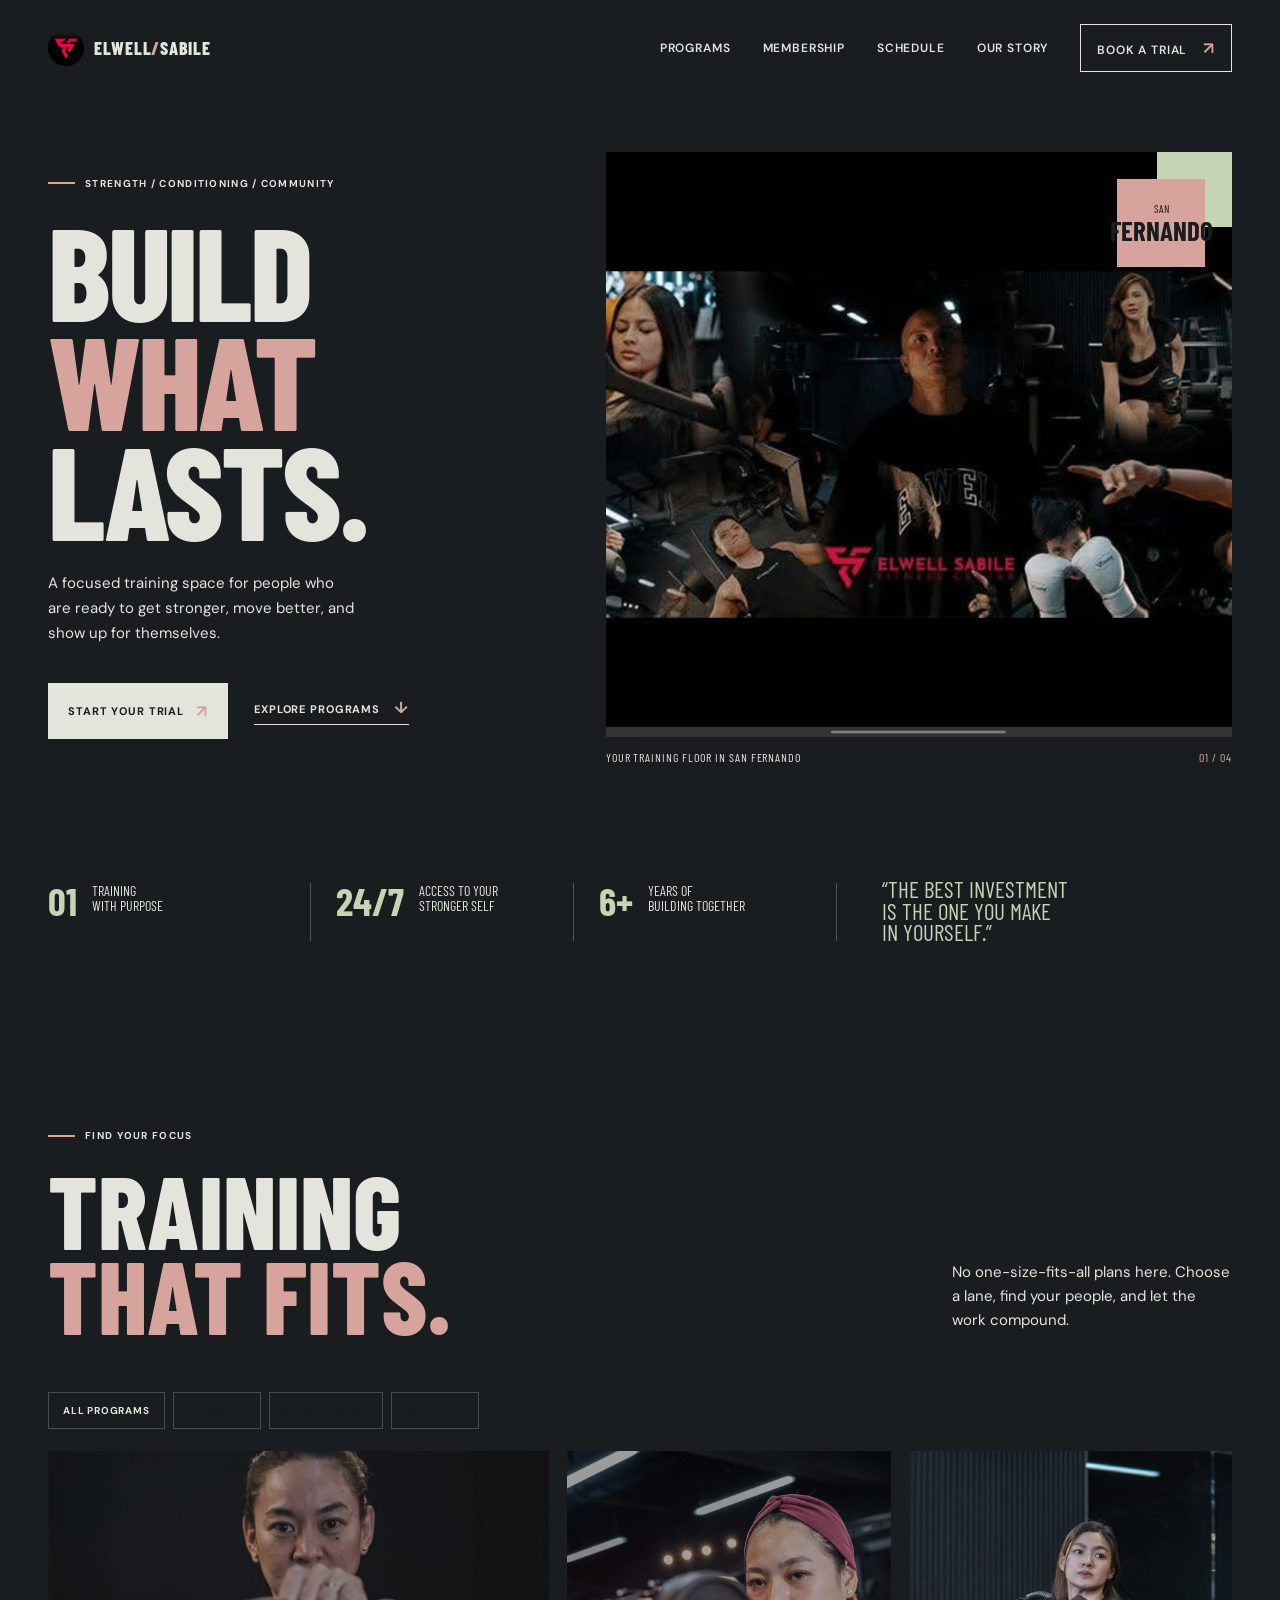
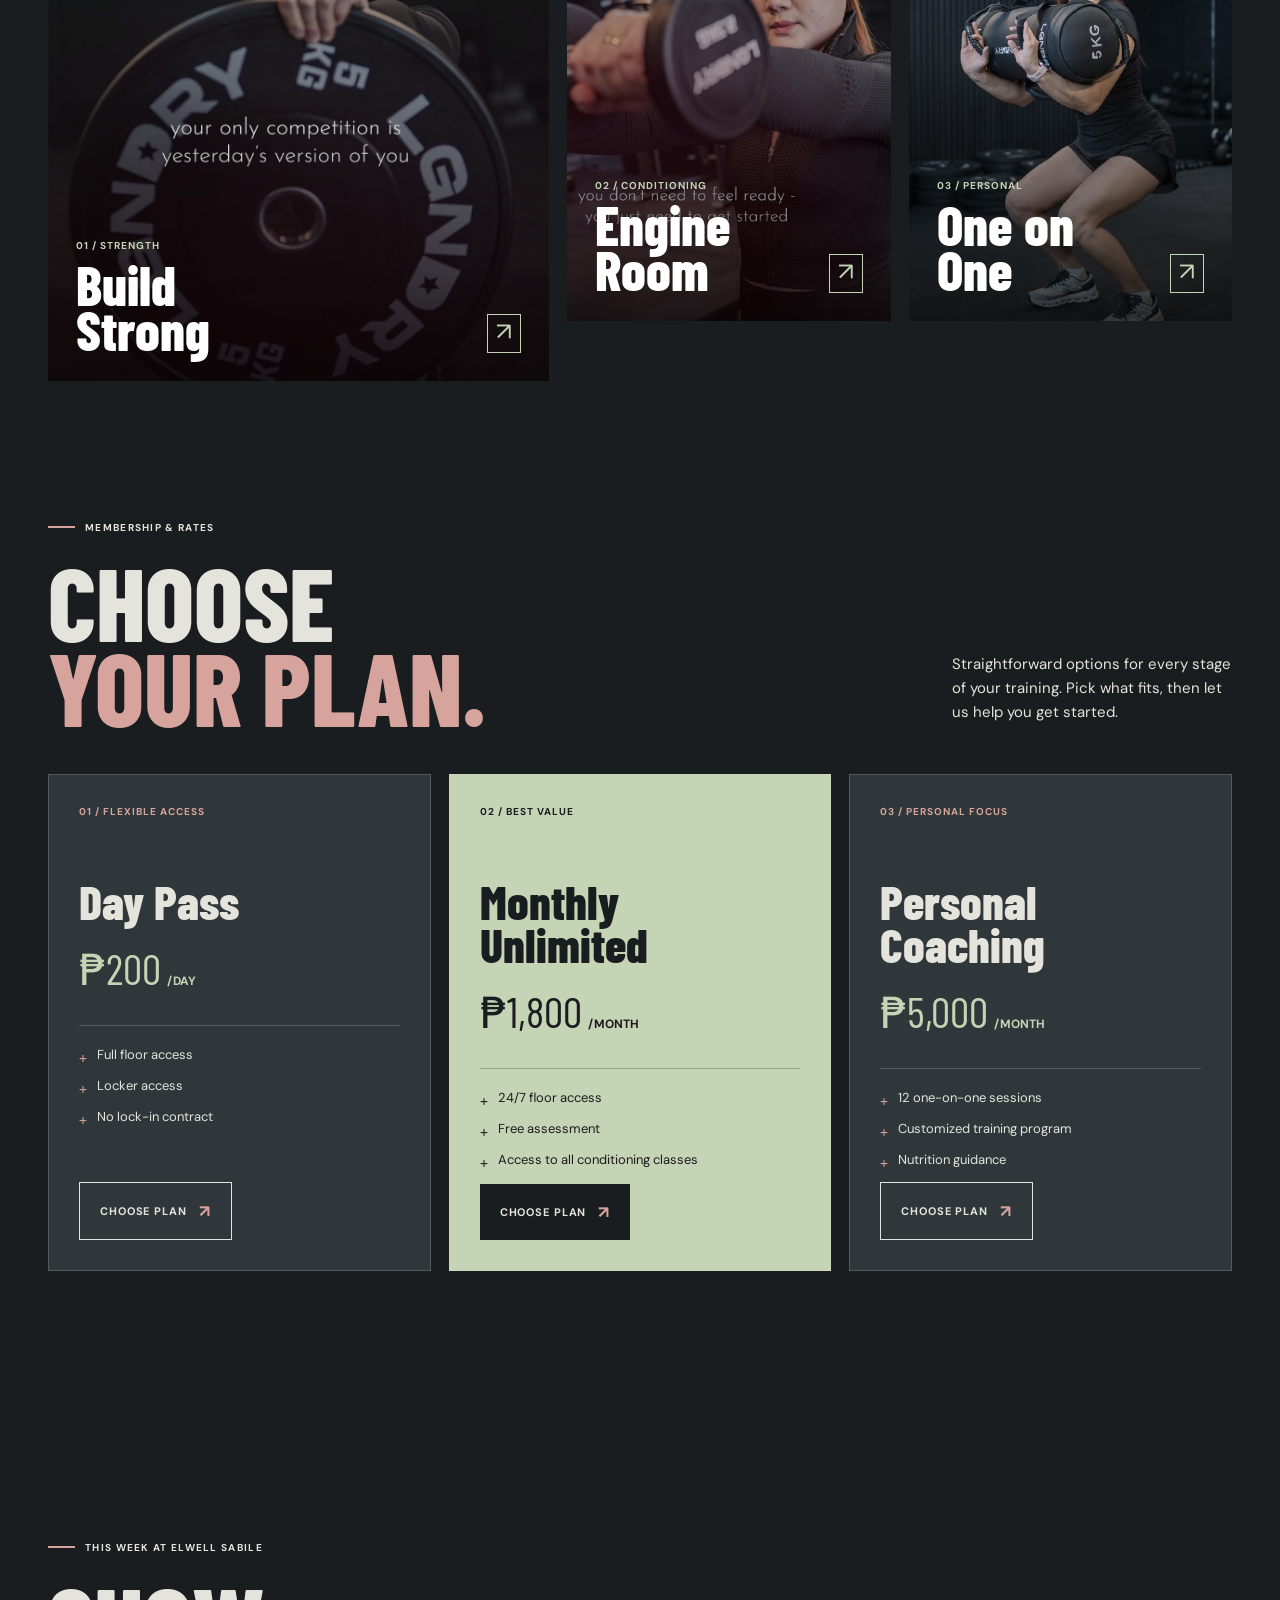
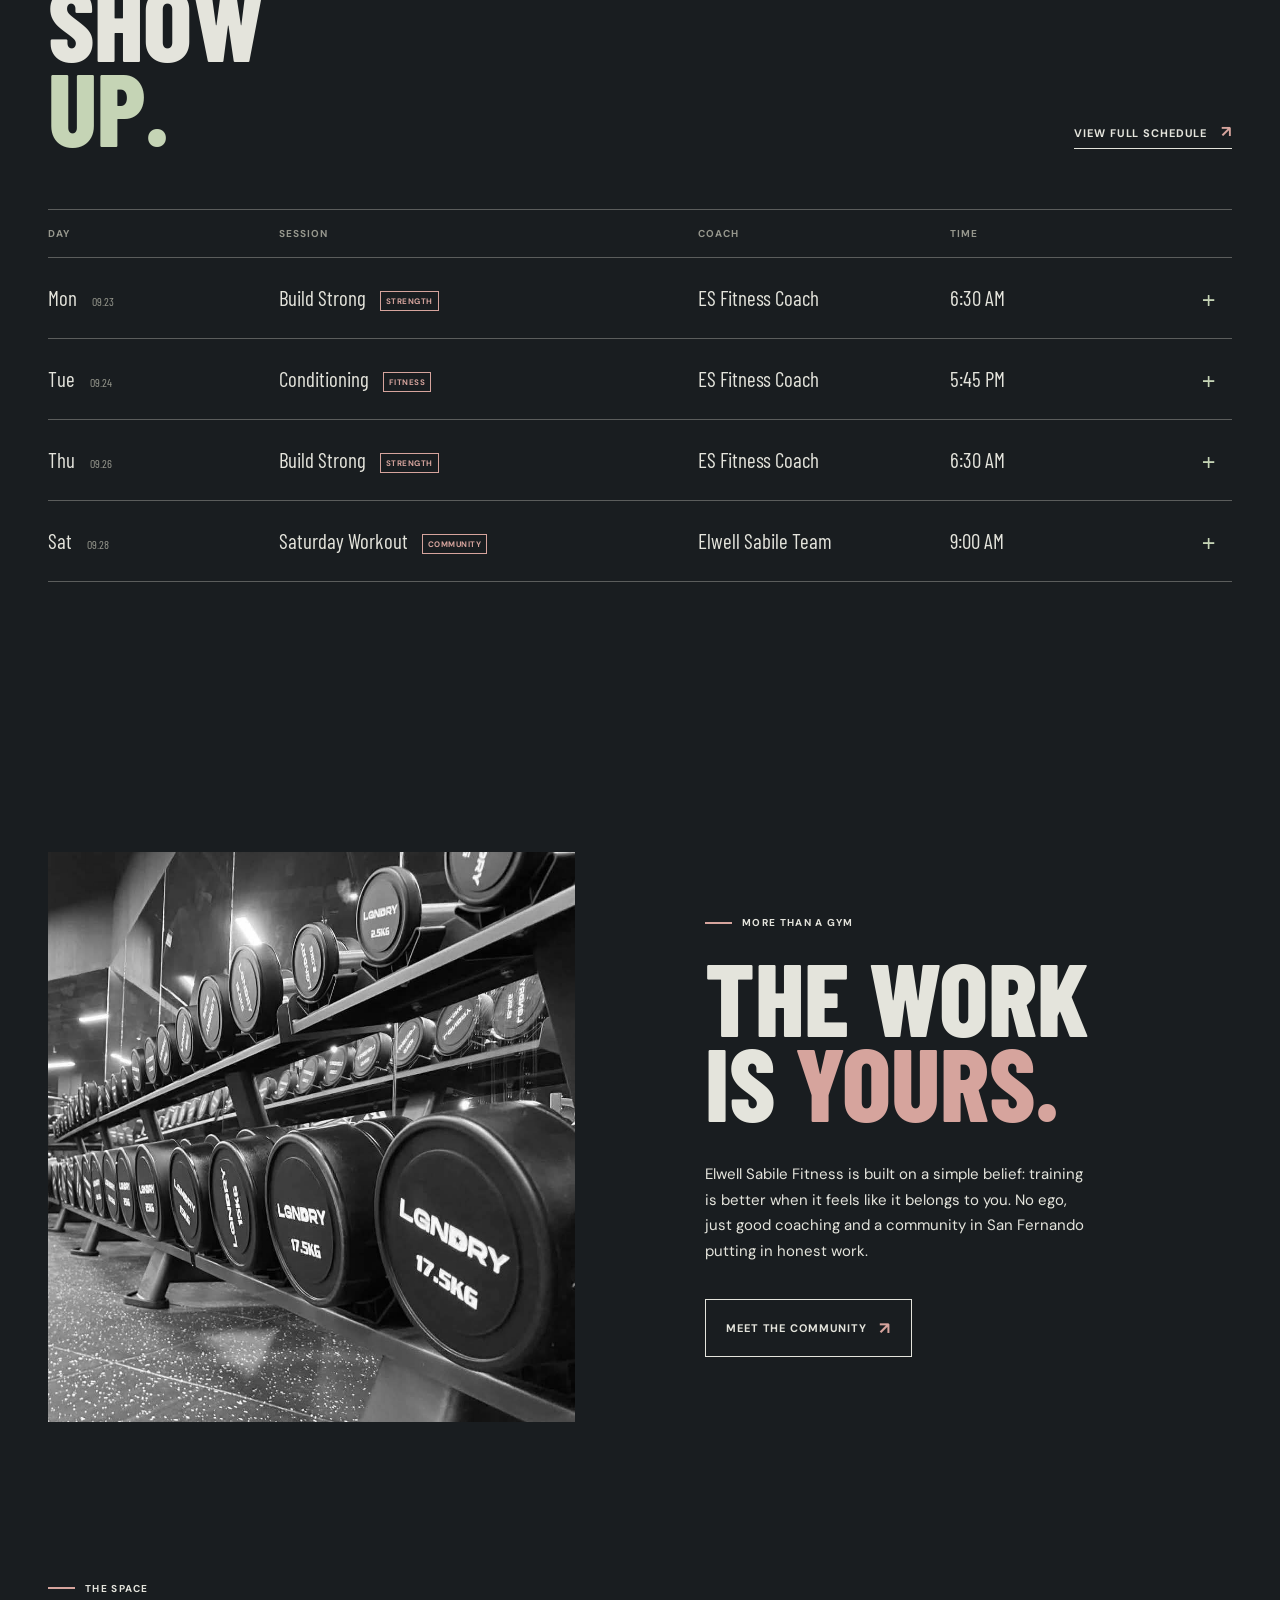
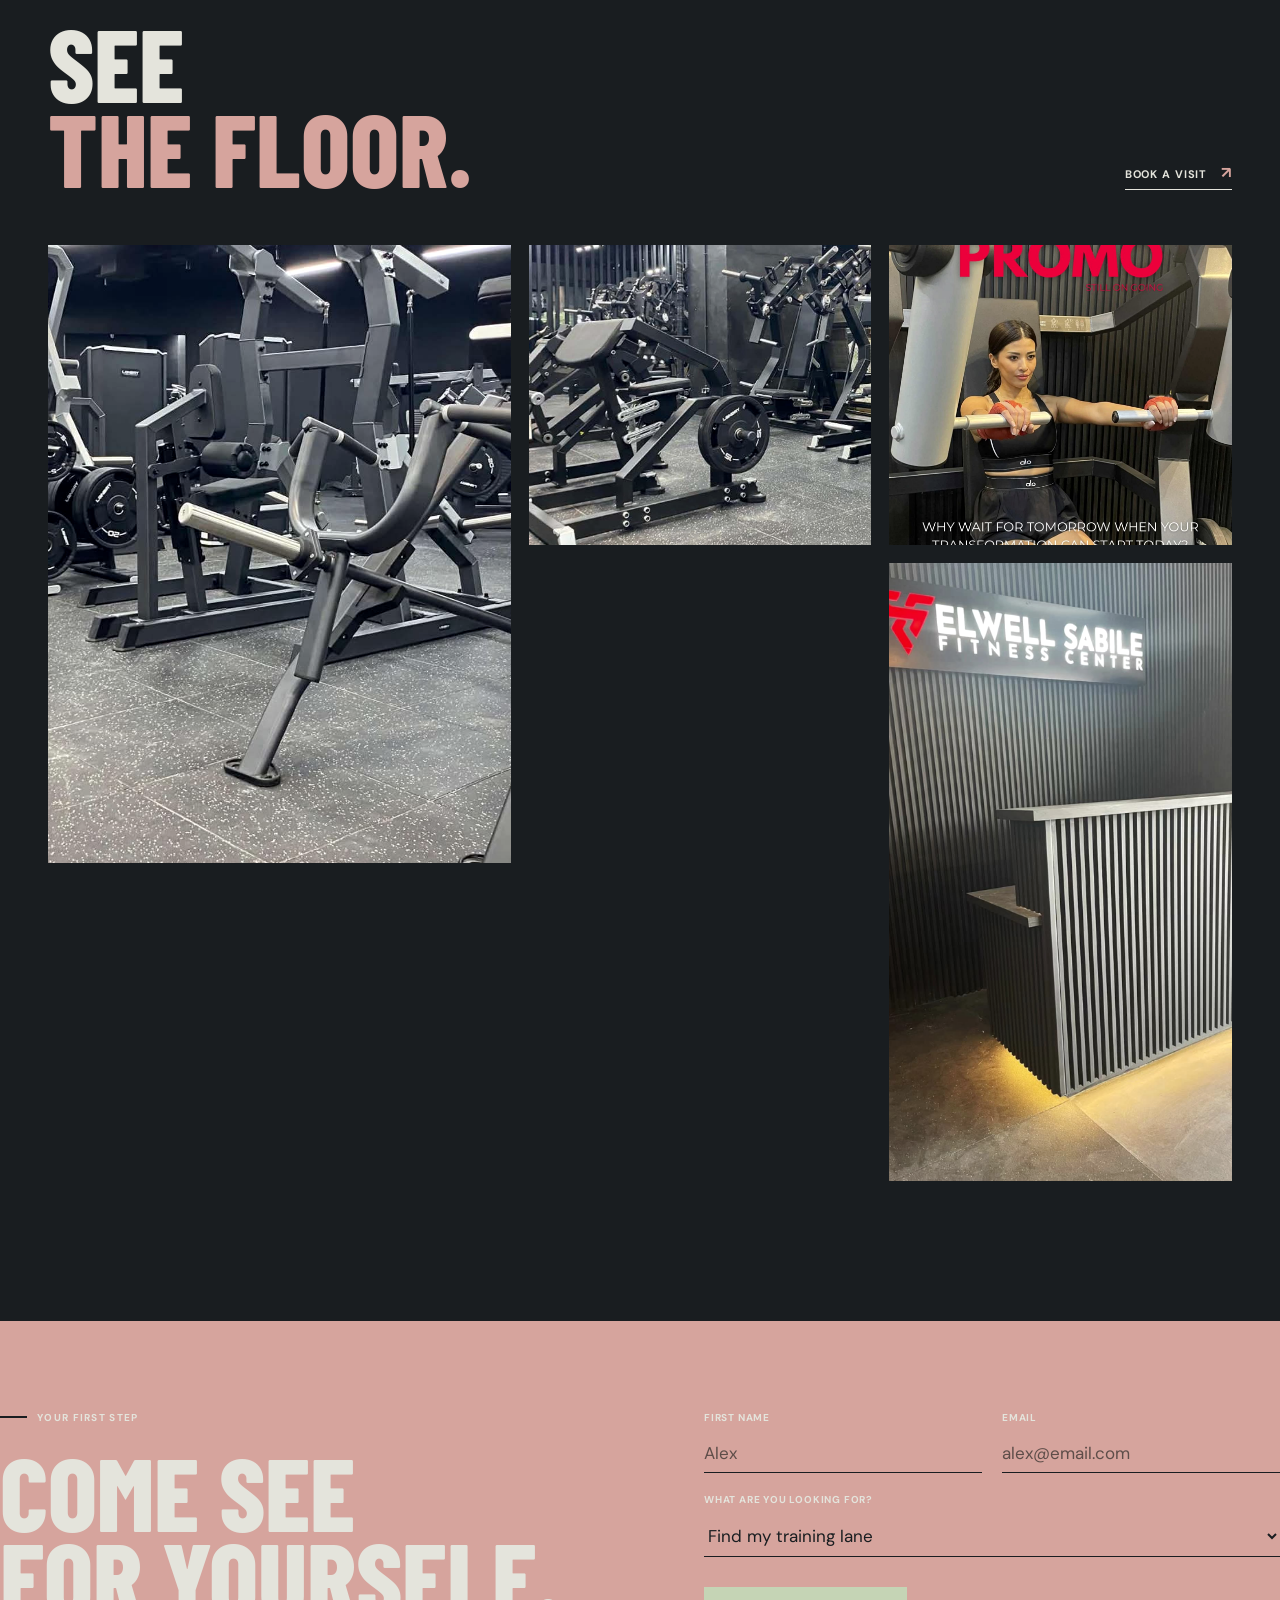
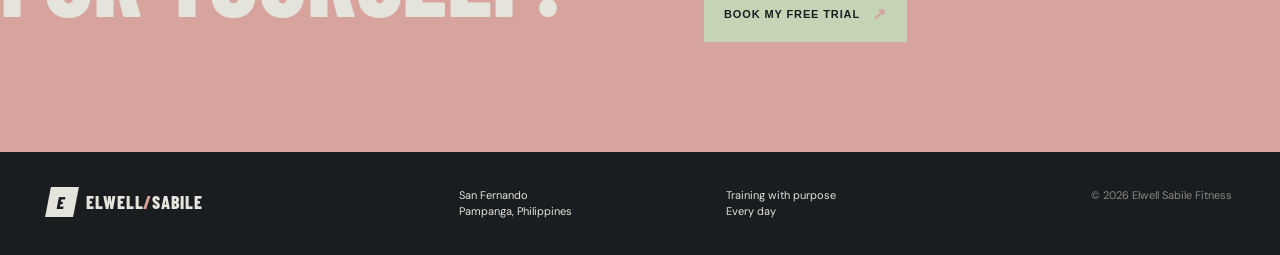
==== index.html @ d00a21fd "Add membership section and update trial form options in index.html, script.js, and styles.css" ====
<!doctype html>
<html lang="en">
<head>
  <meta charset="UTF-8">
  <meta name="viewport" content="width=device-width, initial-scale=1.0">
  <meta name="description" content="Elwell Sabile Fitness is a fitness gym in San Fernando, Pampanga for people who want to train with purpose.">
  <title>Elwell Sabile Fitness | Train With Purpose</title>
  <link rel="preconnect" href="https://fonts.googleapis.com">
  <link rel="preconnect" href="https://fonts.gstatic.com" crossorigin>
  <link href="https://fonts.googleapis.com/css2?family=Barlow+Condensed:wght@500;600;700;800&family=DM+Sans:wght@400;500;600;700&display=swap" rel="stylesheet">
  <link rel="stylesheet" href="styles.css">
</head>
<body>
  <header class="site-header">
    <a class="logo" href="#top" aria-label="Elwell Sabile Fitness home">
      <img class="logo-image" src="images/logo.jpg" alt="Elwell Sabile Fitness logo">
      <span>ELWELL<span class="logo-accent">/</span>SABILE</span>
    </a>
    <button class="menu-toggle" type="button" aria-expanded="false" aria-controls="site-nav" aria-label="Open menu">
      <span></span><span></span>
    </button>
    <nav class="site-nav" id="site-nav" aria-label="Main navigation">
      <a href="#programs">Programs</a>
      <a href="#membership">Membership</a>
      <a href="#schedule">Schedule</a>
      <a href="#story">Our story</a>
      <a class="nav-cta" href="#trial">Book a trial <span>↗</span></a>
    </nav>
  </header>

  <main id="top">
    <section class="hero section-shell">
      <div class="hero-copy">
        <p class="eyebrow"><span class="eyebrow-line"></span> Strength / Conditioning / Community</p>
        <h1>BUILD<br><em>WHAT</em><br>LASTS.</h1>
        <p class="hero-text">A focused training space for people who are ready to get stronger, move better, and show up for themselves.</p>
        <div class="hero-actions">
          <a class="button button-dark" href="#trial">Start your trial <span>↗</span></a>
          <a class="text-link" href="#programs">Explore programs <span>↓</span></a>
        </div>
      </div>
      <div class="hero-visual">
        <div class="hero-image-wrap">
          <img src="images/hero-banner.jpg" alt="Athlete training with a barbell in a bright gym">
          <div class="image-stamp">SAN<br><strong>FERNANDO</strong></div>
        </div>
        <p class="image-caption">Your training floor in San Fernando <span>01 / 04</span></p>
      </div>
    </section>

    <section class="proof-band" aria-label="Elwell Sabile Fitness highlights">
      <div class="section-shell proof-grid">
        <div><strong>01</strong><span>Training<br>with purpose</span></div>
        <div><strong>24/7</strong><span>Access to your<br>stronger self</span></div>
        <div><strong>6+</strong><span>Years of<br>building together</span></div>
        <p>“The best investment<br>is the one you make<br>in yourself.”</p>
      </div>
    </section>

    <section class="programs section-shell" id="programs">
      <div class="section-heading">
        <div><p class="eyebrow"><span class="eyebrow-line"></span> Find your focus</p><h2>TRAINING<br><em>THAT FITS.</em></h2></div>
        <p class="section-intro">No one-size-fits-all plans here. Choose a lane, find your people, and let the work compound.</p>
      </div>
      <div class="program-filter" role="tablist" aria-label="Filter programs">
        <button class="filter-button active" type="button" data-filter="all">All programs</button>
        <button class="filter-button" type="button" data-filter="strength">Strength</button>
        <button class="filter-button" type="button" data-filter="conditioning">Conditioning</button>
        <button class="filter-button" type="button" data-filter="personal">Personal</button>
      </div>
      <div class="program-grid">
        <article class="program-card program-large" data-category="strength">
          <img src="images/Model1.jpg" alt="Athlete lifting weights in a dark training space">
          <div class="program-overlay"><p>01 / Strength</p><h3>Build<br>Strong</h3><a href="#trial" aria-label="Learn about Build Strong">↗</a></div>
        </article>
        <article class="program-card" data-category="conditioning">
          <img src="images/Model2.jpg" alt="Athlete doing a kettlebell workout">
          <div class="program-overlay"><p>02 / Conditioning</p><h3>Engine<br>Room</h3><a href="#trial" aria-label="Learn about Engine Room">↗</a></div>
        </article>
        <article class="program-card" data-category="personal">
          <img src="images/Model3.jpg" alt="Personal trainer coaching an athlete">
          <div class="program-overlay"><p>03 / Personal</p><h3>One on<br>One</h3><a href="#trial" aria-label="Learn about one on one coaching">↗</a></div>
        </article>
      </div>
    </section>

    <section class="membership section-shell" id="membership">
      <div class="section-heading membership-heading">
        <div><p class="eyebrow"><span class="eyebrow-line"></span> Membership &amp; rates</p><h2>CHOOSE<br><em>YOUR PLAN.</em></h2></div>
        <p class="section-intro">Straightforward options for every stage of your training. Pick what fits, then let us help you get started.</p>
      </div>
      <div class="membership-grid">
        <article class="membership-card">
          <p class="membership-number">01 / Flexible access</p>
          <h3>Day Pass</h3>
          <p class="membership-price">₱200<span>/day</span></p>
          <ul>
            <li>Full floor access</li>
            <li>Locker access</li>
            <li>No lock-in contract</li>
          </ul>
          <a class="button button-outline choose-plan" href="#trial" data-plan="Day Pass">Choose Plan <span>↗</span></a>
        </article>
        <article class="membership-card membership-featured">
          <p class="membership-number">02 / Best value</p>
          <h3>Monthly Unlimited</h3>
          <p class="membership-price">₱1,800<span>/month</span></p>
          <ul>
            <li>24/7 floor access</li>
            <li>Free assessment</li>
            <li>Access to all conditioning classes</li>
          </ul>
          <a class="button button-light choose-plan" href="#trial" data-plan="Monthly Unlimited">Choose Plan <span>↗</span></a>
        </article>
        <article class="membership-card">
          <p class="membership-number">03 / Personal focus</p>
          <h3>Personal Coaching</h3>
          <p class="membership-price">₱5,000<span>/month</span></p>
          <ul>
            <li>12 one-on-one sessions</li>
            <li>Customized training program</li>
            <li>Nutrition guidance</li>
          </ul>
          <a class="button button-outline choose-plan" href="#trial" data-plan="Personal Coaching">Choose Plan <span>↗</span></a>
        </article>
      </div>
    </section>

    <section class="schedule section-shell" id="schedule">
      <div class="section-heading schedule-heading"><div><p class="eyebrow"><span class="eyebrow-line"></span> This week at Elwell Sabile</p><h2>SHOW<br><em>UP.</em></h2></div><a class="text-link" href="#trial">View full schedule <span>↗</span></a></div>
      <div class="schedule-table">
        <div class="schedule-row schedule-labels"><span>Day</span><span>Session</span><span>Coach</span><span>Time</span><span></span></div>
        <div class="schedule-row"><span>Mon <small>09.23</small></span><span>Build Strong <b>STRENGTH</b></span><span>ES Fitness Coach</span><span>6:30 AM</span><a href="#trial" aria-label="Book Monday Build Strong">+</a></div>
        <div class="schedule-row"><span>Tue <small>09.24</small></span><span>Conditioning <b>FITNESS</b></span><span>ES Fitness Coach</span><span>5:45 PM</span><a href="#trial" aria-label="Book Tuesday Conditioning">+</a></div>
        <div class="schedule-row"><span>Thu <small>09.26</small></span><span>Build Strong <b>STRENGTH</b></span><span>ES Fitness Coach</span><span>6:30 AM</span><a href="#trial" aria-label="Book Thursday Build Strong">+</a></div>
        <div class="schedule-row"><span>Sat <small>09.28</small></span><span>Saturday Workout <b>COMMUNITY</b></span><span>Elwell Sabile Team</span><span>9:00 AM</span><a href="#trial" aria-label="Book Saturday Workout">+</a></div>
      </div>
    </section>

    <section class="story section-shell" id="story">
      <div class="story-image"><img src="images/equipment.jpg" alt="Weights arranged on a gym floor"></div>
      <div class="story-copy"><p class="eyebrow"><span class="eyebrow-line"></span> More than a gym</p><h2>THE WORK<br>IS <em>YOURS.</em></h2><p>Elwell Sabile Fitness is built on a simple belief: training is better when it feels like it belongs to you. No ego, just good coaching and a community in San Fernando putting in honest work.</p><a class="button button-outline" href="#trial">Meet the community <span>↗</span></a></div>
    </section>

    <section class="gallery section-shell" id="gallery">
      <div class="section-heading">
        <div><p class="eyebrow"><span class="eyebrow-line"></span> The space</p><h2>SEE<br><em>THE FLOOR.</em></h2></div>
        <a class="text-link" href="#trial">Book a visit <span>↗</span></a>
      </div>
      <div class="gallery-grid">
        <figure class="gallery-card gallery-wide">
          <img src="images/equipment2.jpg" alt="Gym floor with equipment and training setup">
        </figure>
        <figure class="gallery-card">
          <img src="images/equipment3.jpg" alt="Close-up of resistance training equipment">
        </figure>
        <figure class="gallery-card">
          <img src="images/model4.jpg" alt="Athlete posing in the gym after training">
        </figure>
        <figure class="gallery-card gallery-tall">
          <img src="images/FrontDesk.jpg" alt="Front desk area at the gym">
        </figure>
      </div>
    </section>

    <section class="trial section-shell" id="trial">
      <div><p class="eyebrow"><span class="eyebrow-line"></span> Your first step</p><h2>COME SEE<br><em>FOR YOURSELF.</em></h2></div>
      <form class="trial-form" id="trial-form">
        <label>First name<input type="text" name="name" placeholder="Alex" required></label>
        <label>Email<input type="email" name="email" placeholder="alex@email.com" required></label>
        <label>What are you looking for?<select name="goal"><option>Find my training lane</option><option>Day Pass</option><option>Monthly Unlimited</option><option>Personal Coaching</option><option>Get stronger</option><option>Build conditioning</option><option>Work with a coach</option></select></label>
        <button class="button button-light" type="submit">Book my free trial <span>↗</span></button>
        <p class="form-message" role="status" aria-live="polite"></p>
      </form>
    </section>
  </main>

  <footer class="site-footer section-shell"><a class="logo" href="#top"><span class="logo-mark">E</span><span>ELWELL<span class="logo-accent">/</span>SABILE</span></a><p>San Fernando<br>Pampanga, Philippines</p><p>Training with purpose<br>Every day</p><p class="footer-end">© 2026 Elwell Sabile Fitness</p></footer>
  <script src="script.js"></script>
</body>
</html>
---- styles.css ----
* { box-sizing: border-box; }
:root { --ink: #191d20; --cream: #e4e4dc; --paper: #30373a; --lime: #c5d4b5; --orange: #d6a49d; --blue: #aebfd0; --line: rgba(228, 228, 220, .24); --display: 'Barlow Condensed', sans-serif; --body: 'DM Sans', sans-serif; }
html { scroll-behavior: smooth; }
body { margin: 0; background: var(--ink); color: var(--cream); font-family: var(--body); font-size: 15px; }
a { color: inherit; text-decoration: none; }
.section-shell { width: min(1240px, calc(100% - 96px)); margin-inline: auto; }
.site-header { align-items: center; display: flex; justify-content: space-between; margin: 0 auto; padding: 24px 48px; width: min(1400px, 100%); }
.logo { align-items: center; display: inline-flex; font-family: var(--display); font-size: 18px; font-weight: 800; gap: 10px; letter-spacing: .04em; }
.logo-image { border-radius: 50%; display: block; height: 36px; object-fit: cover; width: 36px; }
.logo-mark { align-items: center; background: var(--cream); color: var(--ink); display: inline-flex; font-size: 17px; height: 30px; justify-content: center; transform: skew(-11deg); width: 28px; }
.logo-accent { color: var(--orange); }
.site-nav { align-items: center; display: flex; gap: 32px; }
.site-nav a { font-size: 12px; font-weight: 600; letter-spacing: .07em; text-transform: uppercase; }
.nav-cta { border: 1px solid var(--cream); padding: 12px 16px; }
.nav-cta span, .button span { color: var(--orange); font-size: 17px; margin-left: 12px; }
.menu-toggle { background: none; border: 0; display: none; padding: 8px; }
.menu-toggle span { background: var(--cream); display: block; height: 2px; margin: 5px 0; width: 24px; }
.hero { align-items: center; display: grid; gap: 8%; grid-template-columns: .85fr 1.15fr; min-height: 665px; padding-bottom: 70px; padding-top: 56px; }
.eyebrow { align-items: center; display: flex; font-size: 10px; font-weight: 700; letter-spacing: .13em; margin: 0 0 25px; text-transform: uppercase; }
.eyebrow-line { background: var(--orange); display: inline-block; height: 2px; margin-right: 10px; width: 27px; }
h1, h2, h3, p { margin-top: 0; }
h1, h2, h3 { font-family: var(--display); font-weight: 800; line-height: .83; }
h1 { font-size: clamp(80px, 10.3vw, 160px); letter-spacing: -.025em; margin-bottom: 28px; }
h1 em, h2 em { color: var(--orange); font-style: normal; }
.hero-text { line-height: 1.65; max-width: 310px; }
.hero-actions { align-items: center; display: flex; gap: 26px; margin-top: 38px; }
.button { align-items: center; display: inline-flex; font-size: 11px; font-weight: 700; letter-spacing: .08em; padding: 17px 20px; text-transform: uppercase; }
.button-dark { background: var(--cream); color: var(--ink); }
.button-outline { border: 1px solid var(--cream); margin-top: 20px; }
.button-light { background: var(--lime); border: 0; color: var(--ink); cursor: pointer; }
.text-link { border-bottom: 1px solid var(--cream); font-size: 11px; font-weight: 700; letter-spacing: .08em; padding-bottom: 6px; text-transform: uppercase; }
.text-link span { color: var(--orange); font-size: 16px; margin-left: 10px; }
.hero-visual { position: relative; }
.hero-image-wrap { height: 585px; overflow: hidden; position: relative; }
.hero-image-wrap::after { background: var(--lime); content: ''; height: 75px; position: absolute; right: 0; top: 0; width: 75px; }
.hero-image-wrap img, .program-card img, .story-image img { height: 100%; object-fit: cover; width: 100%; }
.hero-image-wrap img { filter: saturate(.82); }
.image-stamp { align-items: center; background: var(--orange); color: var(--ink); display: flex; flex-direction: column; font-family: var(--display); font-size: 11px; height: 88px; justify-content: center; line-height: .9; position: absolute; right: 27px; text-align: center; top: 27px; width: 88px; z-index: 1; }
.image-stamp strong { font-size: 27px; margin-top: 4px; }
.image-caption { display: flex; font-family: var(--display); font-size: 12px; justify-content: space-between; letter-spacing: .08em; margin: 13px 0 0; text-transform: uppercase; }
.image-caption span { color: var(--orange); }
.proof-band { background: var(--ink); color: var(--cream); }
.proof-grid { align-items: center; display: grid; grid-template-columns: repeat(3, 1fr) 1.5fr; min-height: 155px; }
.proof-grid > div { align-items: start; border-right: 1px solid rgba(243,240,232,.25); display: flex; gap: 15px; min-height: 58px; padding-left: 25px; }
.proof-grid > div:first-child { padding-left: 0; }
.proof-grid strong { color: var(--lime); font-family: var(--display); font-size: 39px; line-height: .9; }
.proof-grid span { font-family: var(--display); font-size: 14px; line-height: 1.1; text-transform: uppercase; }
.proof-grid > p { color: var(--lime); font-family: var(--display); font-size: 23px; line-height: .95; margin: 0; padding-left: 45px; text-transform: uppercase; }
.programs, .schedule { padding-bottom: 130px; padding-top: 140px; }
.section-heading { align-items: end; display: flex; justify-content: space-between; margin-bottom: 55px; }
.section-heading h2, .story h2, .trial h2 { font-size: clamp(62px, 8vw, 112px); margin: 0; }
.section-intro { line-height: 1.6; margin-bottom: 5px; max-width: 280px; }
.program-filter { display: flex; gap: 8px; margin-bottom: 22px; }
.filter-button { background: transparent; border: 1px solid var(--line); color: var(--ink); cursor: pointer; font-family: var(--body); font-size: 10px; font-weight: 700; letter-spacing: .08em; padding: 11px 14px; text-transform: uppercase; }
.filter-button.active, .filter-button:hover { background: var(--ink); color: var(--cream); }
.program-grid { display: grid; gap: 18px; grid-template-columns: 1.55fr 1fr 1fr; }
.program-card { height: 470px; overflow: hidden; position: relative; }
.program-card.program-large { height: 530px; }
.program-card::after { background: linear-gradient(0deg, rgba(0,0,0,.72), transparent 56%); content: ''; inset: 0; position: absolute; }
.program-card img { filter: grayscale(.3); transition: transform .5s ease; }
.program-card:hover img { transform: scale(1.04); }
.program-overlay { bottom: 28px; color: white; left: 28px; position: absolute; right: 28px; z-index: 1; }
.program-overlay p { color: var(--lime); font-size: 10px; font-weight: 700; letter-spacing: .1em; text-transform: uppercase; }
.program-overlay h3 { font-size: 55px; margin: 0; }
.program-overlay a { border: 1px solid var(--lime); bottom: 0; color: var(--lime); font-size: 25px; padding: 0 8px 4px; position: absolute; right: 0; }
.membership { padding-bottom: 130px; padding-top: 10px; }
.membership-heading { margin-bottom: 45px; }
.membership-grid { display: grid; gap: 18px; grid-template-columns: repeat(3, 1fr); }
.membership-card { background: var(--paper); border: 1px solid rgba(228, 228, 220, .2); display: flex; flex-direction: column; min-height: 455px; padding: 30px; }
.membership-featured { background: var(--lime); color: var(--ink); }
.membership-number { color: var(--orange); font-size: 10px; font-weight: 700; letter-spacing: .1em; margin-bottom: 62px; text-transform: uppercase; }
.membership-featured .membership-number { color: var(--ink); }
.membership-card h3 { font-size: 48px; line-height: .9; margin-bottom: 24px; max-width: 240px; }
.membership-price { color: var(--lime); font-family: var(--display); font-size: 43px; line-height: 1; margin-bottom: 35px; }
.membership-featured .membership-price { color: var(--ink); }
.membership-price span { font-family: var(--body); font-size: 12px; font-weight: 700; margin-left: 6px; text-transform: uppercase; }
.membership-card ul { border-top: 1px solid rgba(228, 228, 220, .2); list-style: none; margin: 0; padding: 20px 0 0; }
.membership-featured ul { border-color: rgba(25, 29, 32, .25); }
.membership-card li { font-size: 13px; line-height: 1.45; margin-bottom: 12px; padding-left: 18px; position: relative; }
.membership-card li::before { color: var(--orange); content: '+'; font-family: var(--display); font-size: 18px; left: 0; position: absolute; top: -2px; }
.membership-featured li::before { color: var(--ink); }
.membership-card .button { align-self: flex-start; margin-top: auto; }
.membership-featured .button-light { background: var(--ink); color: var(--cream); }
.schedule { background: var(--ink); color: var(--cream); margin: 0; padding-left: max(48px, calc((100vw - 1240px) / 2)); padding-right: max(48px, calc((100vw - 1240px) / 2)); width: 100%; }
.schedule .eyebrow { color: var(--cream); }
.schedule-heading { margin-bottom: 60px; }
.schedule-heading h2 em { color: var(--lime); }
.schedule-heading .text-link { border-color: var(--cream); }
.schedule-table { border-top: 1px solid rgba(243,240,232,.3); }
.schedule-row { align-items: center; border-bottom: 1px solid rgba(243,240,232,.3); display: grid; font-family: var(--display); font-size: 21px; grid-template-columns: 1.1fr 2fr 1.2fr 1.2fr 30px; min-height: 81px; }
.schedule-row small { color: #96978d; font-size: 12px; margin-left: 11px; }
.schedule-row b { border: 1px solid var(--orange); color: var(--orange); font-family: var(--body); font-size: 8px; letter-spacing: .06em; margin-left: 10px; padding: 4px 5px; vertical-align: middle; }
.schedule-row a { color: var(--lime); font-size: 30px; }
.schedule-labels { color: #96978d; font-family: var(--body); font-size: 10px; font-weight: 700; letter-spacing: .1em; min-height: 48px; text-transform: uppercase; }
.story { align-items: center; display: grid; gap: 11%; grid-template-columns: 1fr 1fr; padding-bottom: 140px; padding-top: 140px; }
.story-image { height: 570px; overflow: hidden; }
.story-image img { filter: grayscale(1); }
.story-copy > p:not(.eyebrow) { line-height: 1.7; margin-top: 38px; max-width: 380px; }
.gallery { padding-bottom: 140px; padding-top: 20px; }
.gallery-grid { display: grid; gap: 18px; grid-template-columns: 1.35fr 1fr 1fr; }
.gallery-card { height: 300px; margin: 0; overflow: hidden; }
.gallery-card img { display: block; height: 100%; object-fit: cover; width: 100%; filter: grayscale(.1) contrast(1.05); transition: transform .5s ease; }
.gallery-card:hover img { transform: scale(1.04); }
.gallery-wide { grid-column: 1 / 2; grid-row: span 2; height: 618px; }
.gallery-tall { grid-column: 3 / 4; grid-row: span 2; height: 618px; }
.trial { background: var(--orange); display: grid; gap: 10%; grid-template-columns: 1fr 1fr; padding-bottom: 90px; padding-top: 90px; width: 100%; }
.trial .eyebrow-line { background: var(--ink); }
.trial h2 em { color: var(--cream); }
.trial-form { display: grid; gap: 20px; grid-template-columns: 1fr 1fr; align-content: end; }
.trial-form label { font-size: 10px; font-weight: 700; letter-spacing: .08em; text-transform: uppercase; }
.trial-form label:nth-child(3), .trial-form button, .form-message { grid-column: 1 / -1; }
.trial-form input, .trial-form select { background: transparent; border: 0; border-bottom: 1px solid var(--ink); border-radius: 0; color: var(--ink); display: block; font-family: var(--body); font-size: 17px; margin-top: 10px; outline: none; padding: 8px 0; width: 100%; }
.trial-form select { cursor: pointer; }
.trial-form input::placeholder { color: rgba(29,30,27,.65); }
.trial-form button { justify-self: start; margin-top: 10px; }
.form-message { font-size: 12px; font-weight: 700; margin: -5px 0 0; }
.site-footer { align-items: start; display: grid; gap: 30px; grid-template-columns: 1.6fr 1fr 1fr 1fr; padding-bottom: 35px; padding-top: 35px; }
.site-footer p { font-size: 11px; line-height: 1.5; margin: 0; }
.footer-end { color: #898981; text-align: right; }
@media (max-width: 900px) {
	.membership-grid { grid-template-columns: 1fr; }
	.membership-card { min-height: auto; }
	.membership-number { margin-bottom: 35px; }
}
@media (max-width: 760px) { .section-shell { width: min(100% - 40px, 600px); } .site-header { padding: 19px 20px; } .menu-toggle { display: block; position: relative; z-index: 3; } .site-nav { align-items: flex-start; background: var(--ink); color: var(--cream); flex-direction: column; gap: 27px; inset: 0 0 auto; padding: 90px 30px 30px; position: absolute; transform: translateY(-110%); transition: transform .3s ease; z-index: 2; } .site-nav.open { transform: translateY(0); } .site-nav a { font-size: 18px; } .nav-cta { border-color: var(--lime); color: var(--lime); } .hero { display: flex; flex-direction: column; gap: 55px; padding-top: 65px; } h1 { font-size: 91px; } .hero-visual, .hero-image-wrap { width: 100%; } .hero-image-wrap { height: 390px; } .proof-grid { gap: 22px; grid-template-columns: 1fr 1fr; padding: 32px 0; } .proof-grid > div { border: 0; padding: 0; } .proof-grid > p { grid-column: 1 / -1; padding: 17px 0 0; } .programs, .schedule { padding-bottom: 80px; padding-top: 80px; } .section-heading { align-items: flex-start; flex-direction: column; gap: 30px; margin-bottom: 35px; } .section-heading h2, .story h2, .trial h2 { font-size: 72px; } .program-filter { flex-wrap: wrap; } .program-grid { grid-template-columns: 1fr; } .program-card, .program-card.program-large { height: 410px; } .schedule { padding-left: 20px; padding-right: 20px; } .schedule-row { font-size: 17px; grid-template-columns: 1fr 1.6fr 30px; padding: 18px 0; } .schedule-row > :nth-child(3), .schedule-row > :nth-child(4) { display: none; } .schedule-labels > :nth-child(2) { grid-column: 2; } .schedule-labels > :last-child { display: block; } .story { display: flex; flex-direction: column; gap: 48px; padding-bottom: 80px; padding-top: 80px; } .story-image { height: 380px; width: 100%; } .trial { display: block; padding-bottom: 65px; padding-top: 65px; } .trial-form { margin-top: 50px; } .site-footer { gap: 24px; grid-template-columns: 1fr 1fr; padding-bottom: 25px; padding-top: 25px; } .site-footer .logo { grid-column: 1 / -1; } .footer-end { text-align: left; } }
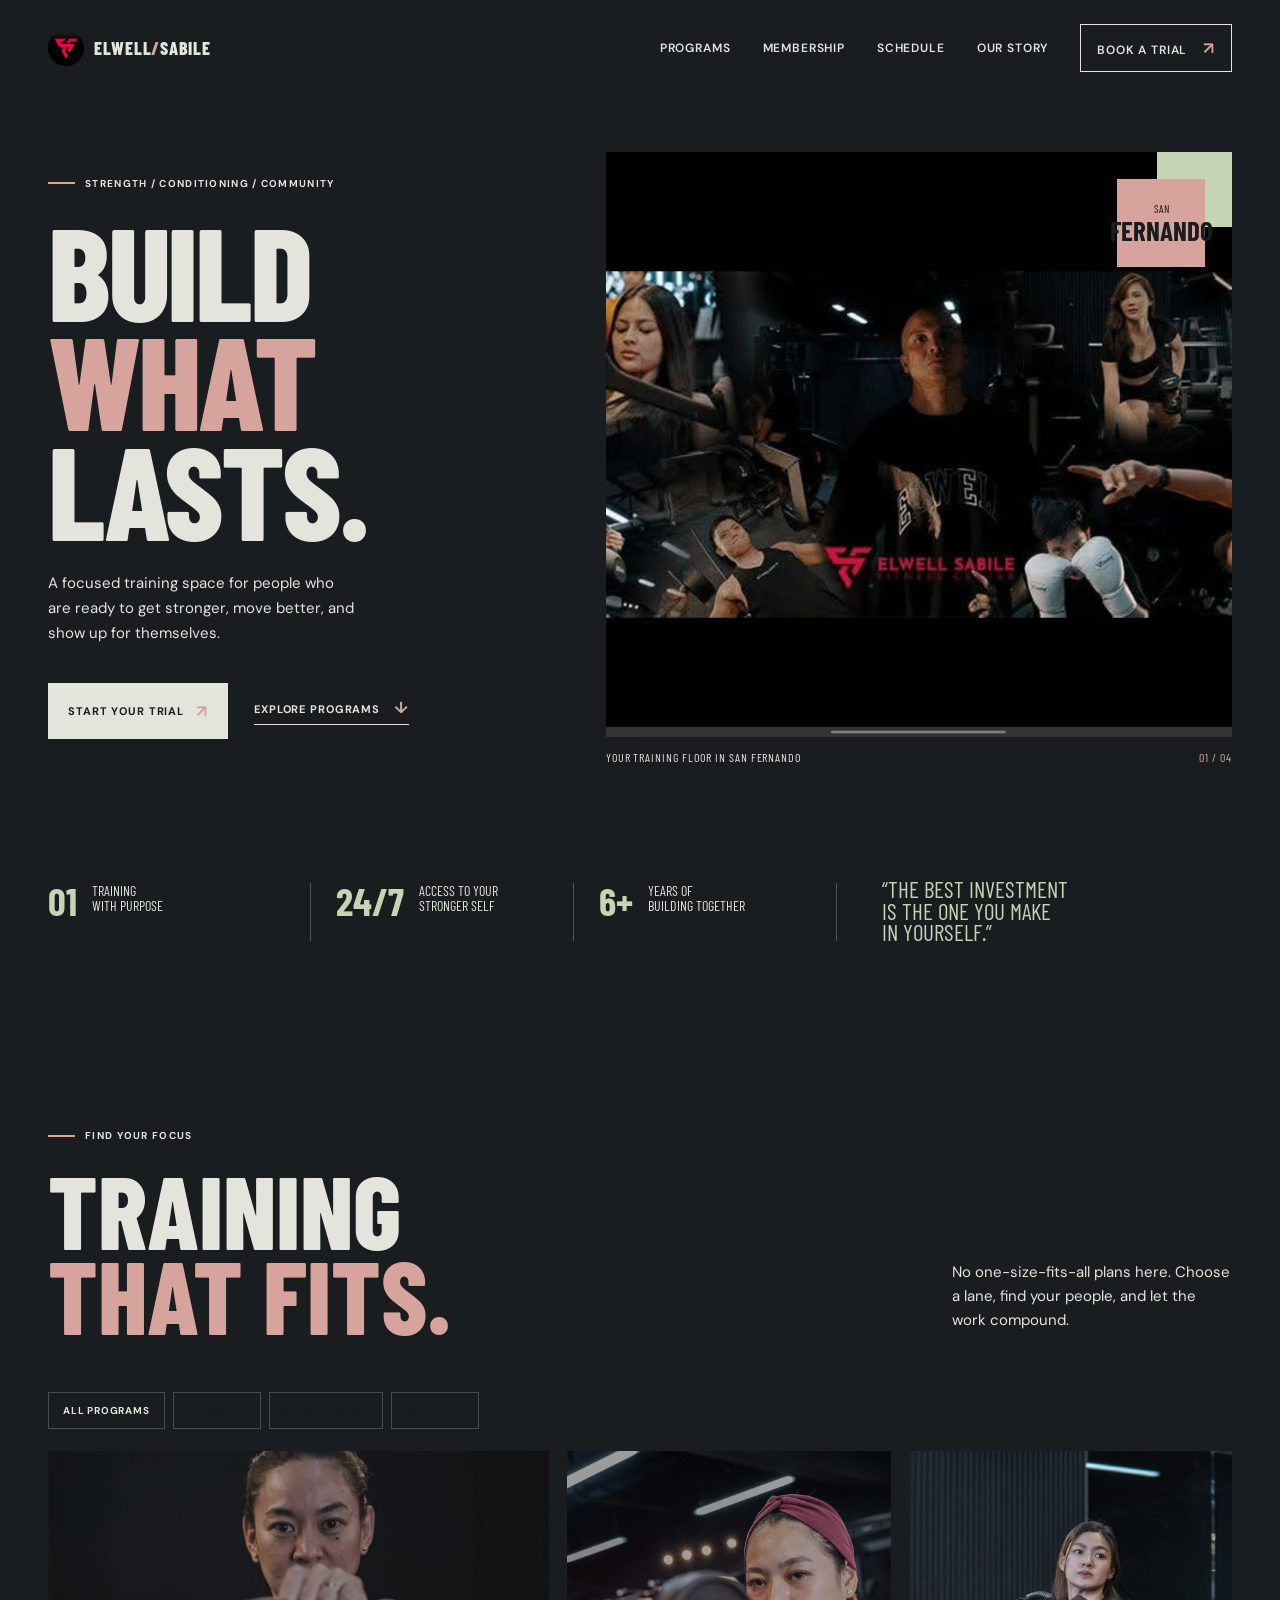
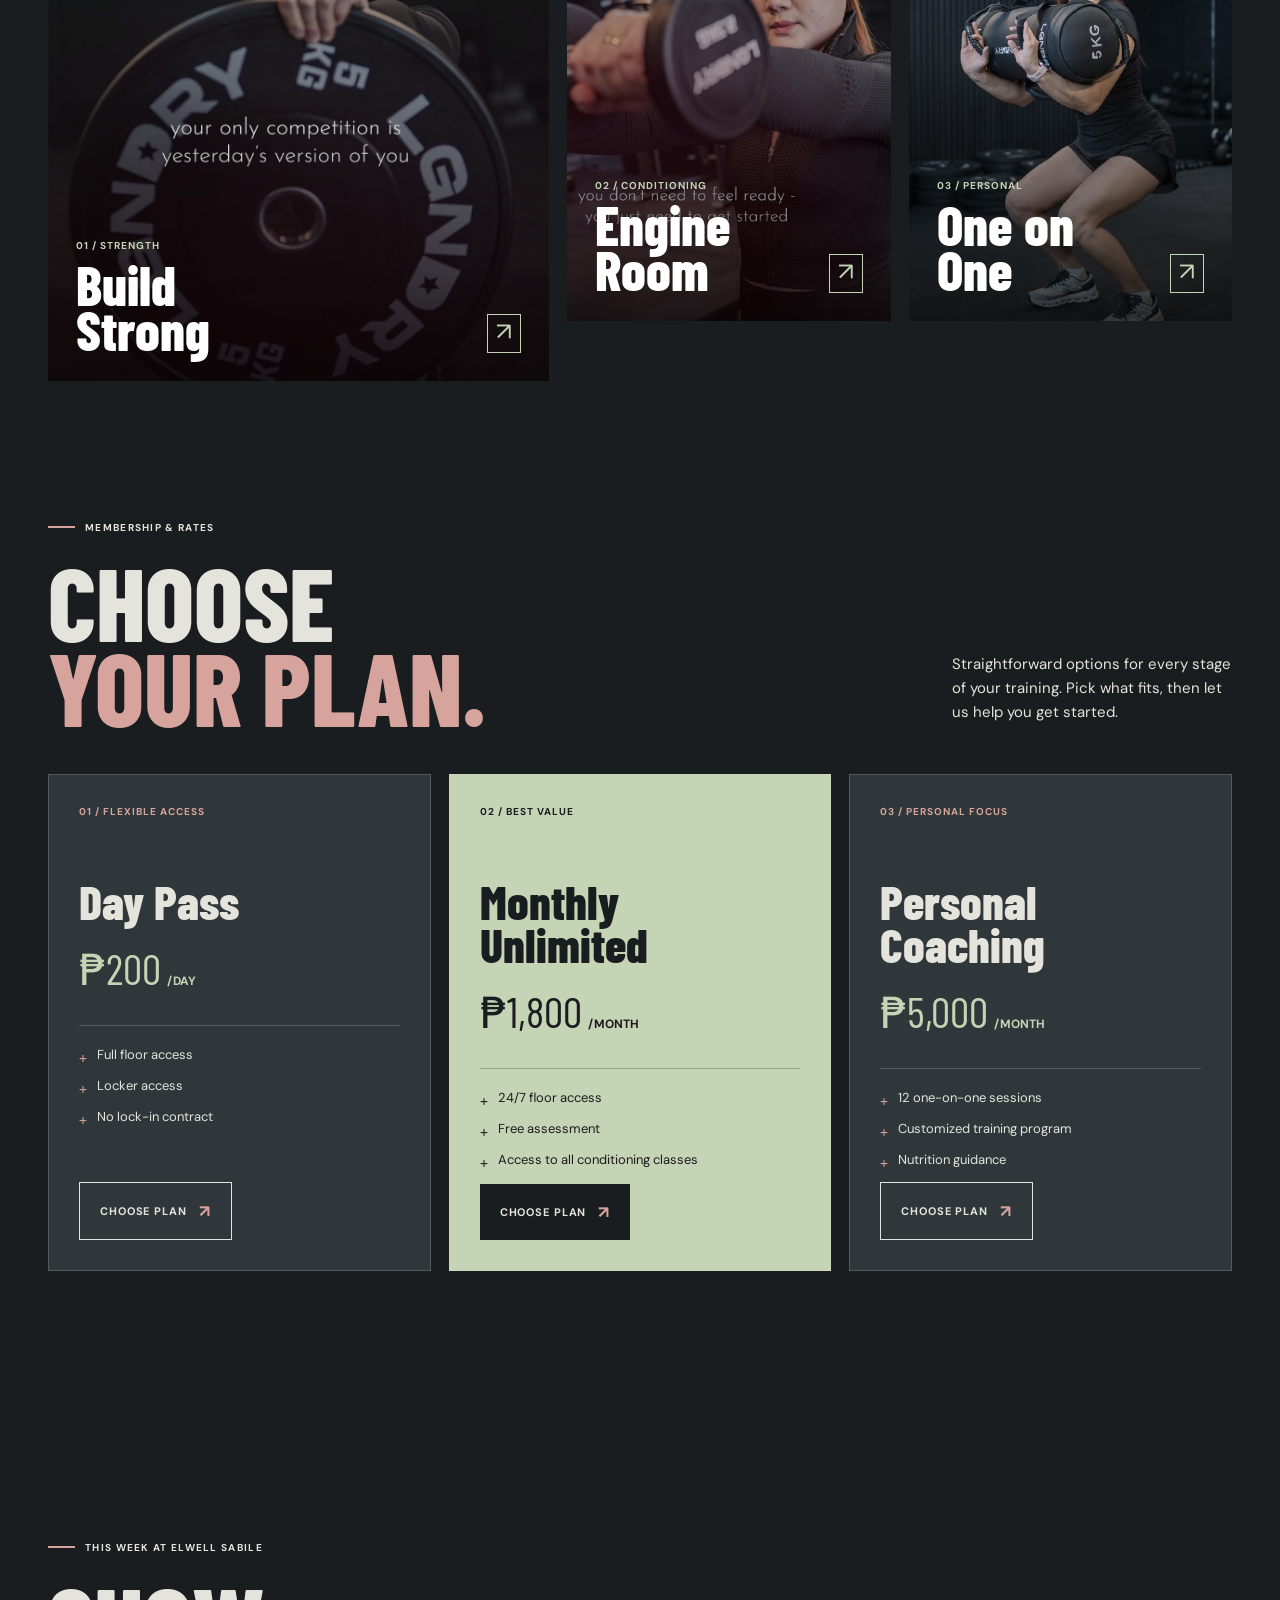
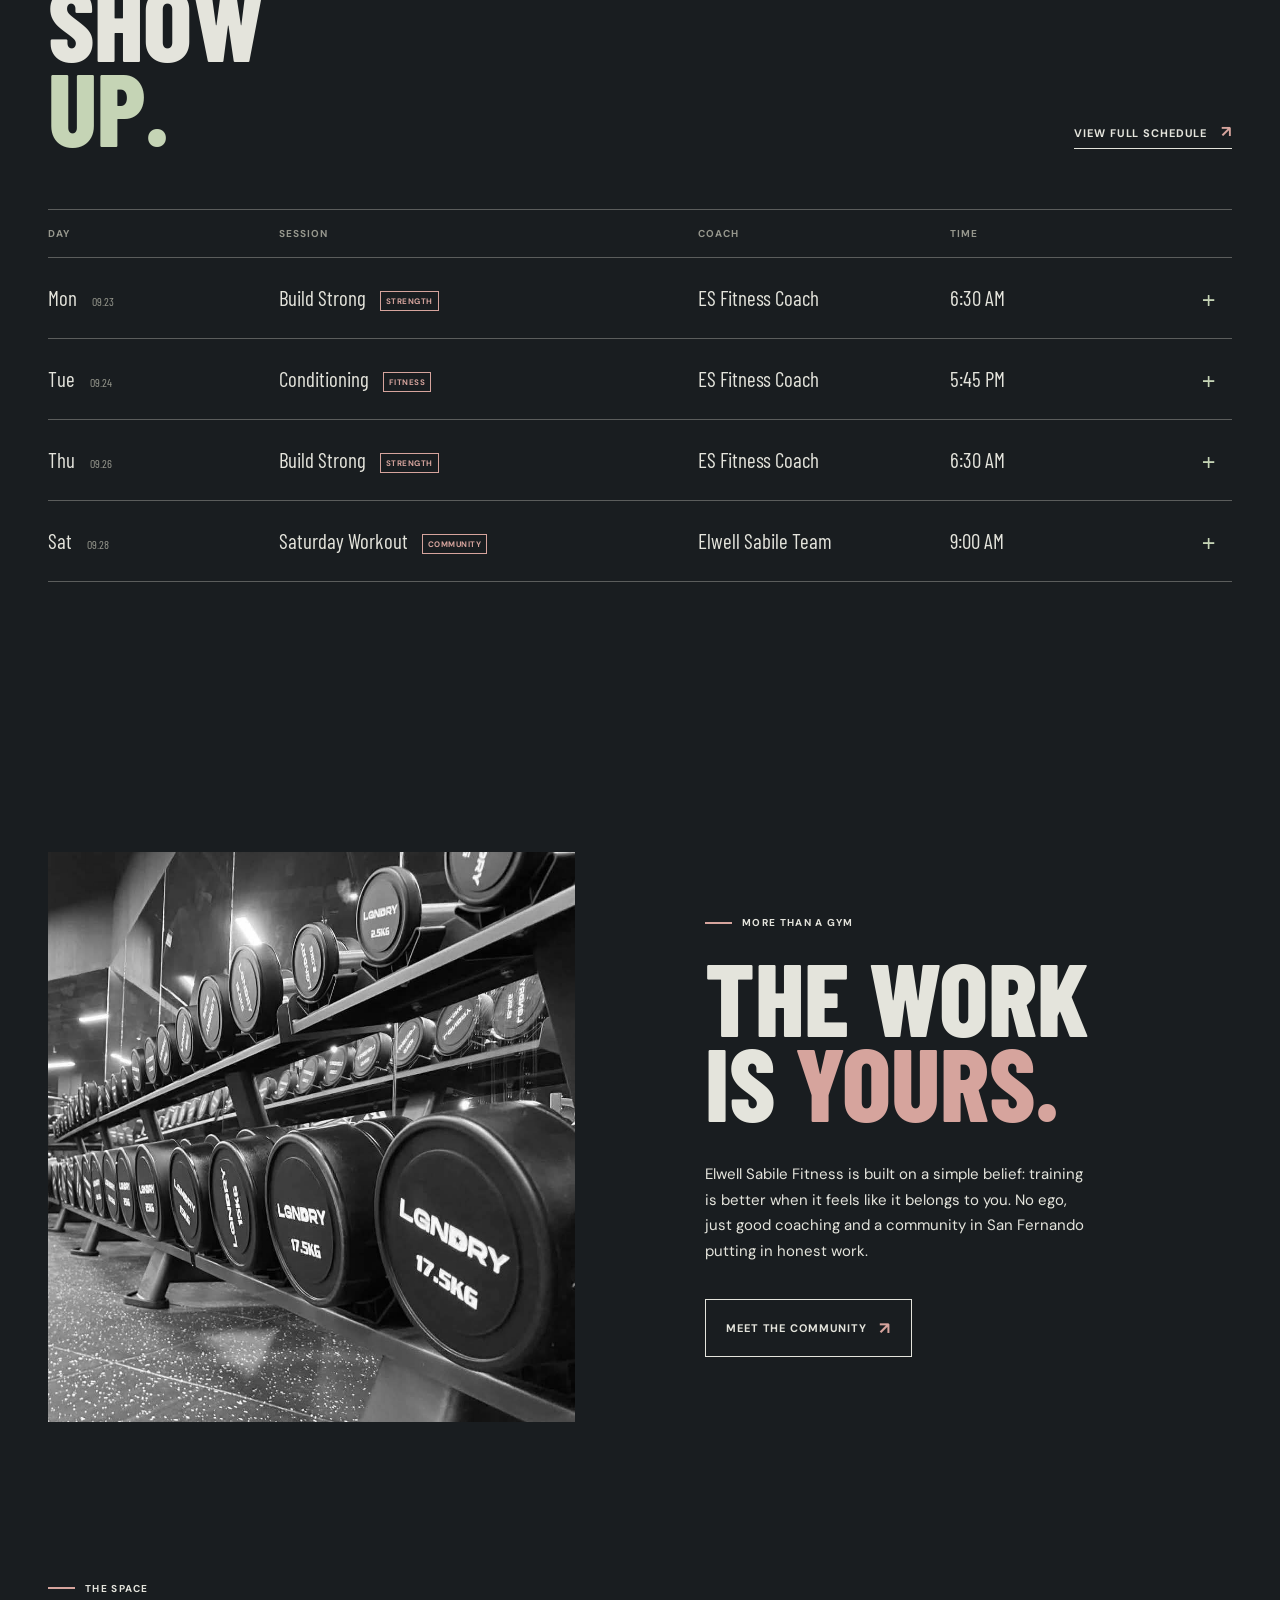
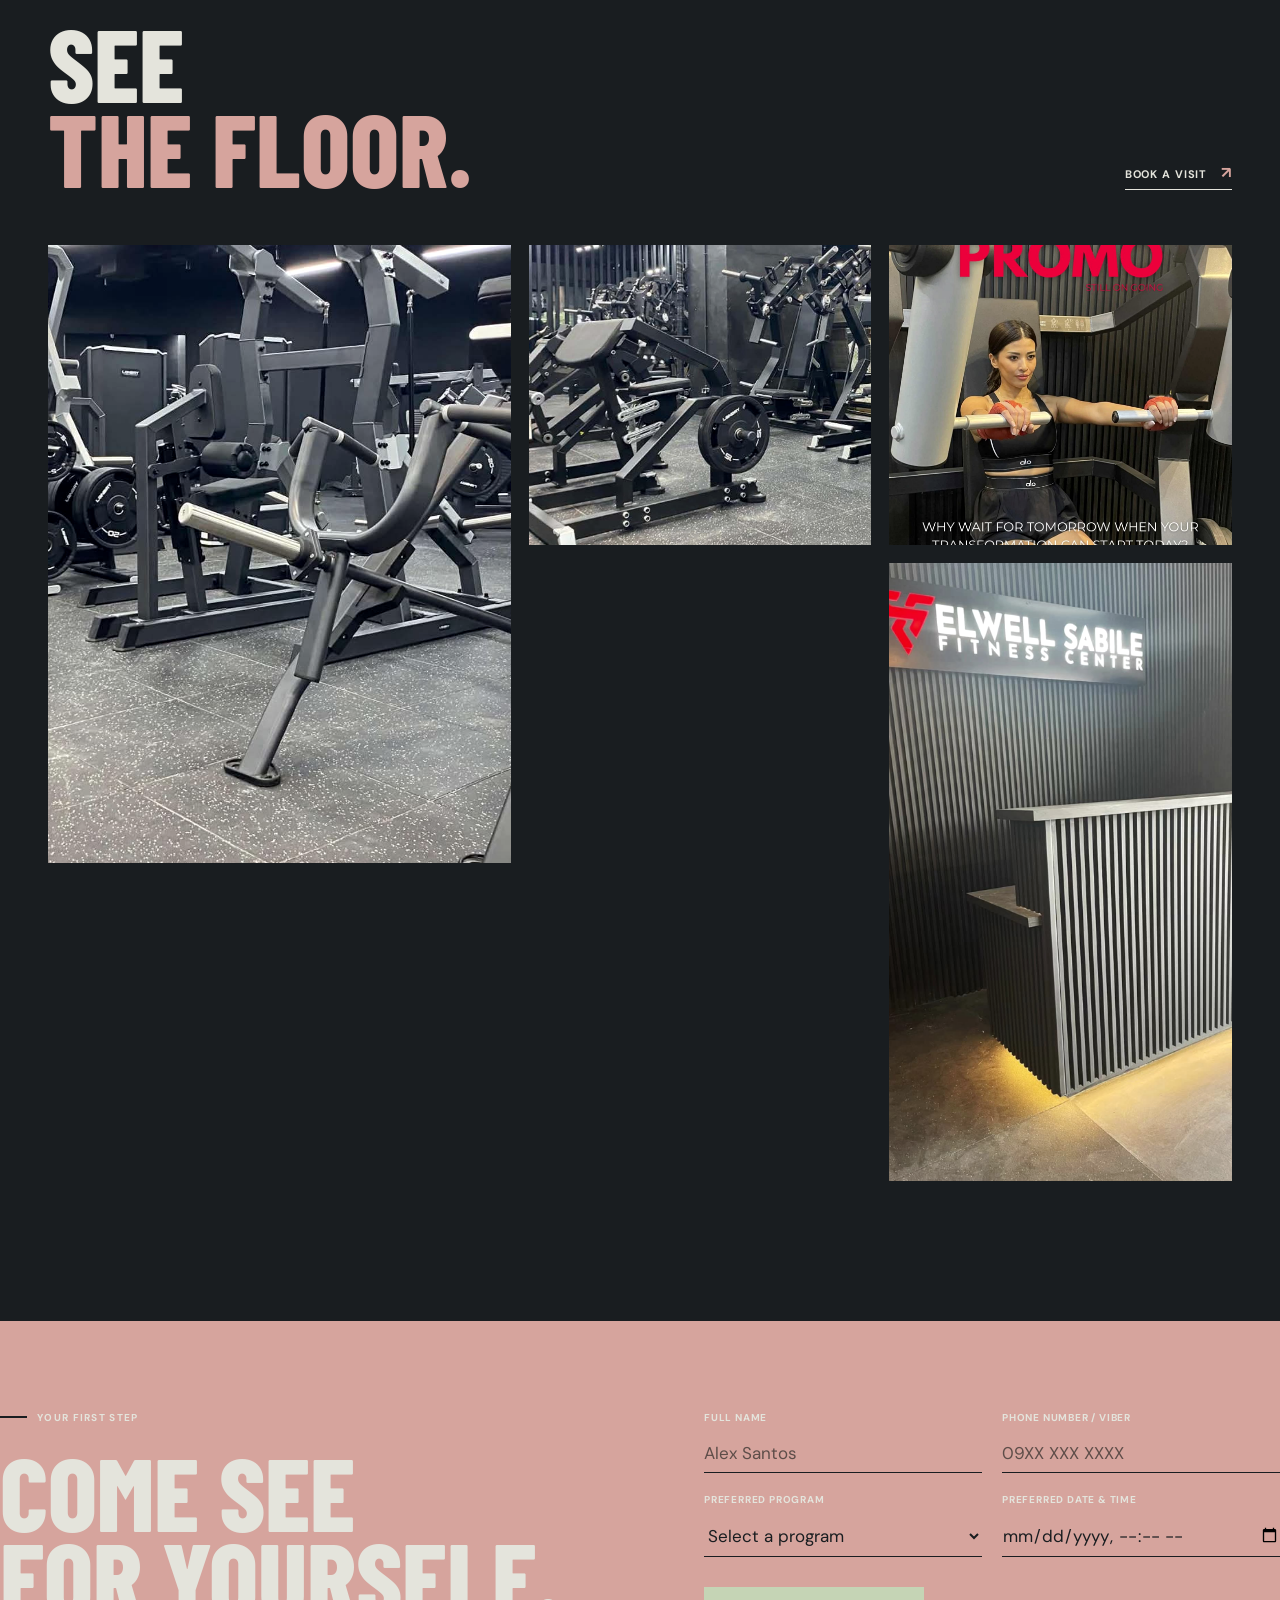
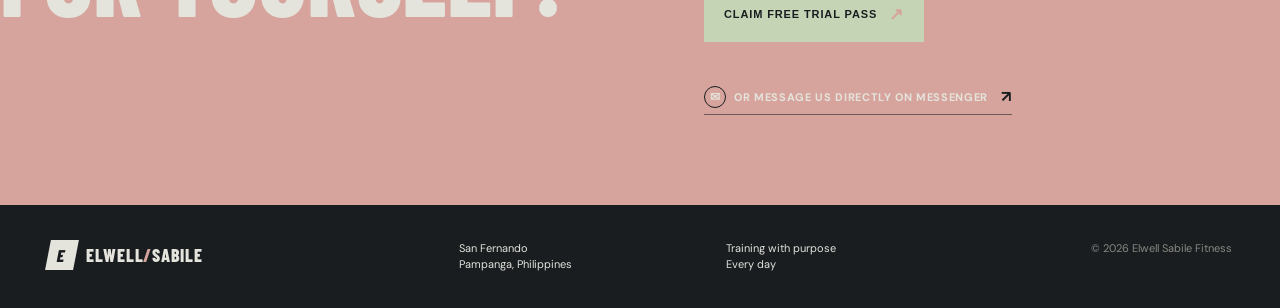
==== commit e2075174: "Update trial form fields and styles for improved user experience" ====
--- a/index.html
+++ b/index.html
@@ -166,11 +166,13 @@
     <section class="trial section-shell" id="trial">
       <div><p class="eyebrow"><span class="eyebrow-line"></span> Your first step</p><h2>COME SEE<br><em>FOR YOURSELF.</em></h2></div>
       <form class="trial-form" id="trial-form">
-        <label>First name<input type="text" name="name" placeholder="Alex" required></label>
-        <label>Email<input type="email" name="email" placeholder="alex@email.com" required></label>
-        <label>What are you looking for?<select name="goal"><option>Find my training lane</option><option>Day Pass</option><option>Monthly Unlimited</option><option>Personal Coaching</option><option>Get stronger</option><option>Build conditioning</option><option>Work with a coach</option></select></label>
-        <button class="button button-light" type="submit">Book my free trial <span>↗</span></button>
+        <label>Full Name<input type="text" name="name" placeholder="Alex Santos" autocomplete="name" required></label>
+        <label>Phone Number / Viber<input type="tel" name="phone" placeholder="09XX XXX XXXX" autocomplete="tel" required></label>
+        <label>Preferred Program<select name="program" required><option value="" disabled selected>Select a program</option><option>Build Strong</option><option>Engine Room</option><option>One on One</option></select></label>
+        <label>Preferred Date &amp; Time<input type="datetime-local" name="preferred-time" required></label>
+        <button class="button button-light" type="submit">Claim Free Trial Pass <span>↗</span></button>
         <p class="form-message" role="status" aria-live="polite"></p>
+        <a class="messenger-link" href="https://www.facebook.com/share/1PPrF4Tvsj/" target="_blank" rel="noopener noreferrer"><span class="messenger-icon" aria-hidden="true">✉</span> Or message us directly on Messenger <span>↗</span></a>
       </form>
     </section>
   </main>
--- a/styles.css
+++ b/styles.css
@@ -108,12 +108,15 @@
 .trial h2 em { color: var(--cream); }
 .trial-form { display: grid; gap: 20px; grid-template-columns: 1fr 1fr; align-content: end; }
 .trial-form label { font-size: 10px; font-weight: 700; letter-spacing: .08em; text-transform: uppercase; }
-.trial-form label:nth-child(3), .trial-form button, .form-message { grid-column: 1 / -1; }
+.trial-form button, .form-message, .messenger-link { grid-column: 1 / -1; }
 .trial-form input, .trial-form select { background: transparent; border: 0; border-bottom: 1px solid var(--ink); border-radius: 0; color: var(--ink); display: block; font-family: var(--body); font-size: 17px; margin-top: 10px; outline: none; padding: 8px 0; width: 100%; }
 .trial-form select { cursor: pointer; }
 .trial-form input::placeholder { color: rgba(29,30,27,.65); }
 .trial-form button { justify-self: start; margin-top: 10px; }
 .form-message { font-size: 12px; font-weight: 700; margin: -5px 0 0; }
+.messenger-link { align-items: center; border-bottom: 1px solid rgba(25, 29, 32, .55); display: inline-flex; font-size: 11px; font-weight: 700; gap: 8px; justify-self: start; letter-spacing: .06em; margin-top: 4px; padding-bottom: 6px; text-transform: uppercase; }
+.messenger-link > span:last-child { color: var(--ink); font-size: 16px; margin-left: 5px; }
+.messenger-icon { border: 1px solid var(--ink); border-radius: 50%; display: inline-flex; font-size: 12px; height: 22px; align-items: center; justify-content: center; width: 22px; }
 .site-footer { align-items: start; display: grid; gap: 30px; grid-template-columns: 1.6fr 1fr 1fr 1fr; padding-bottom: 35px; padding-top: 35px; }
 .site-footer p { font-size: 11px; line-height: 1.5; margin: 0; }
 .footer-end { color: #898981; text-align: right; }
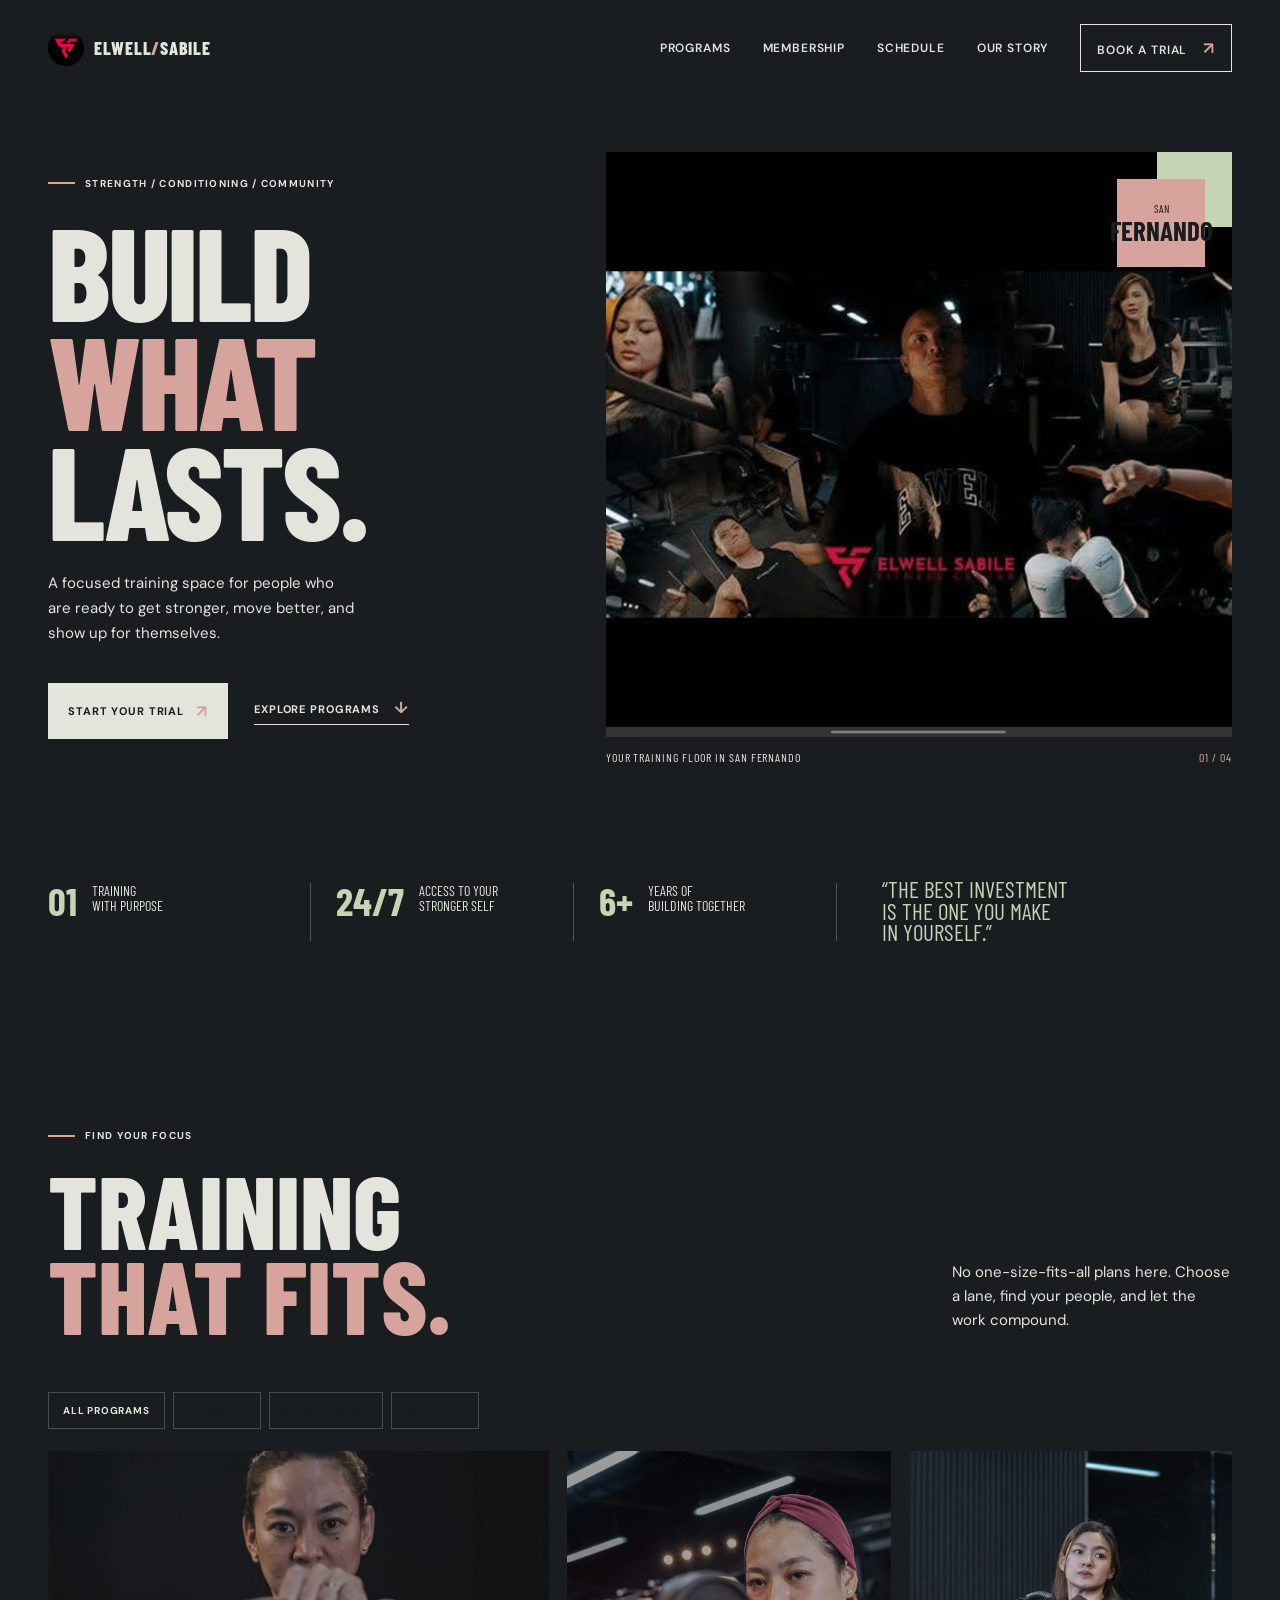
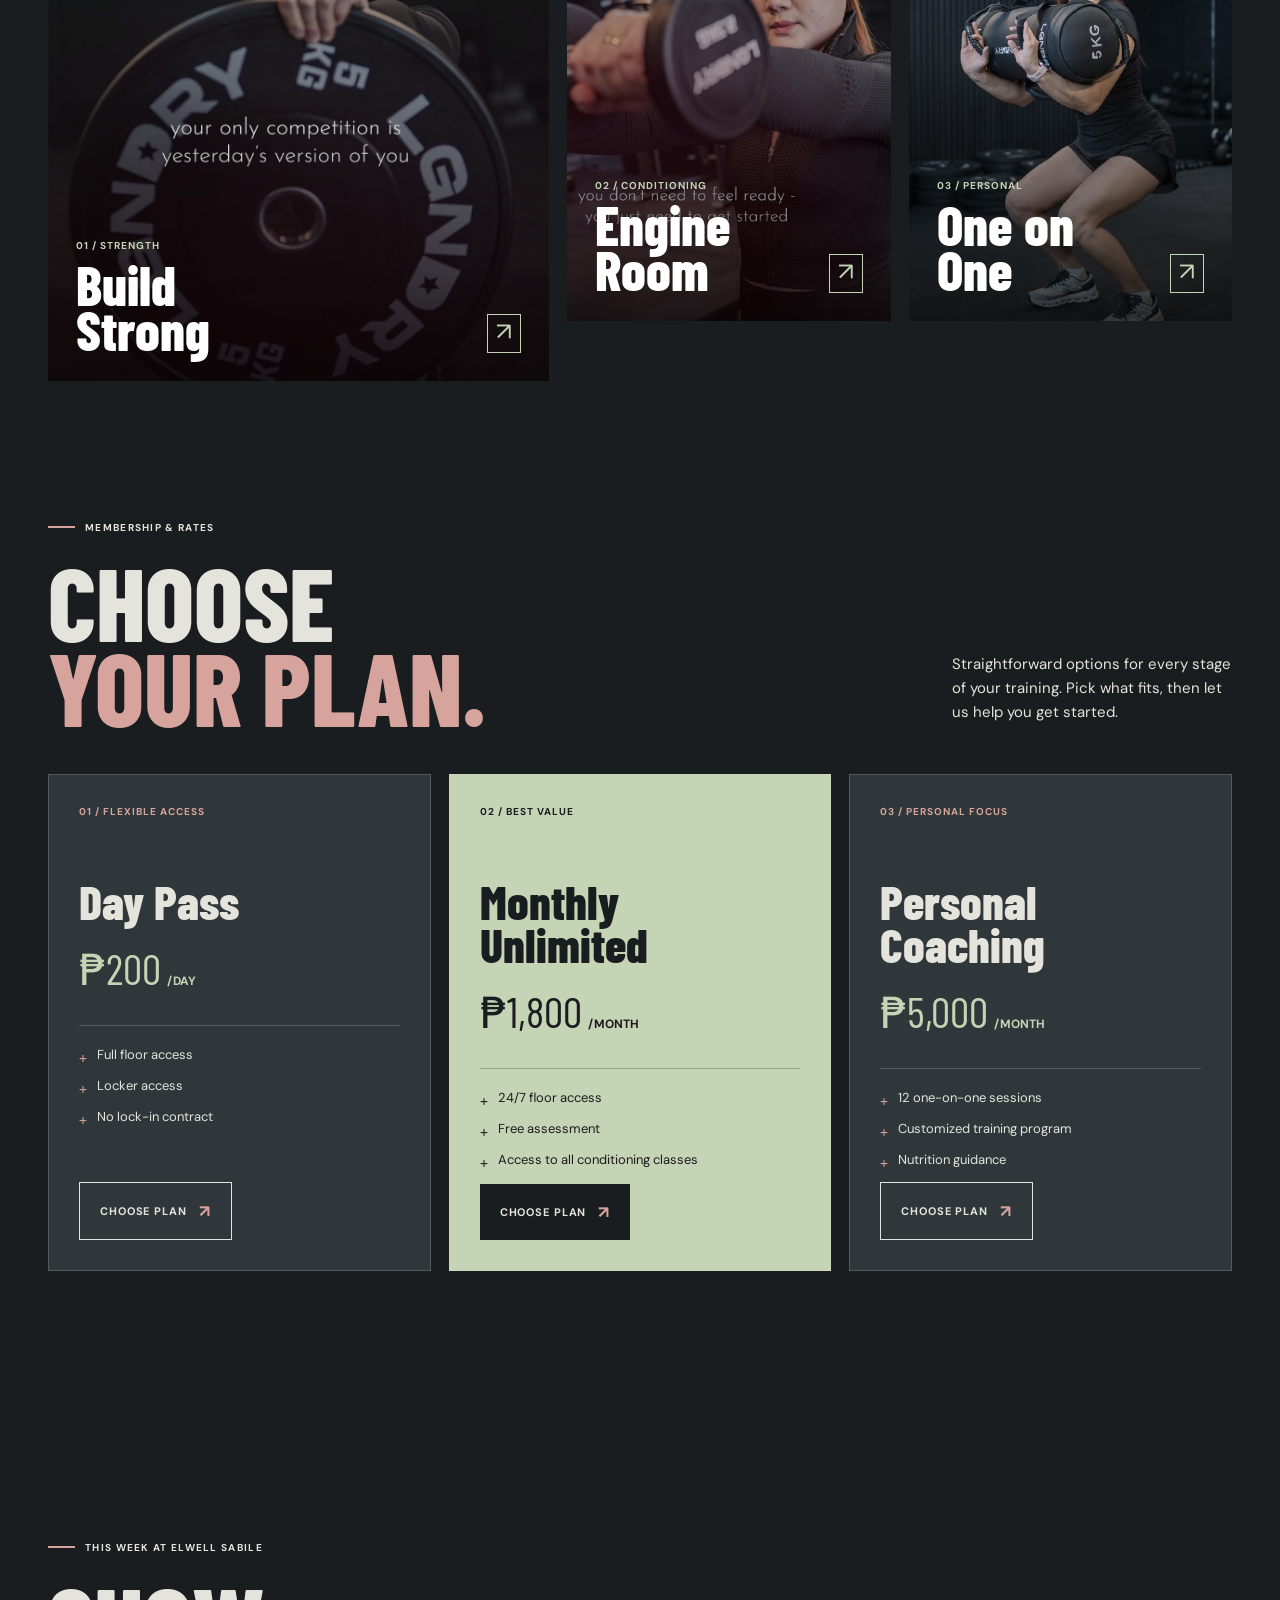
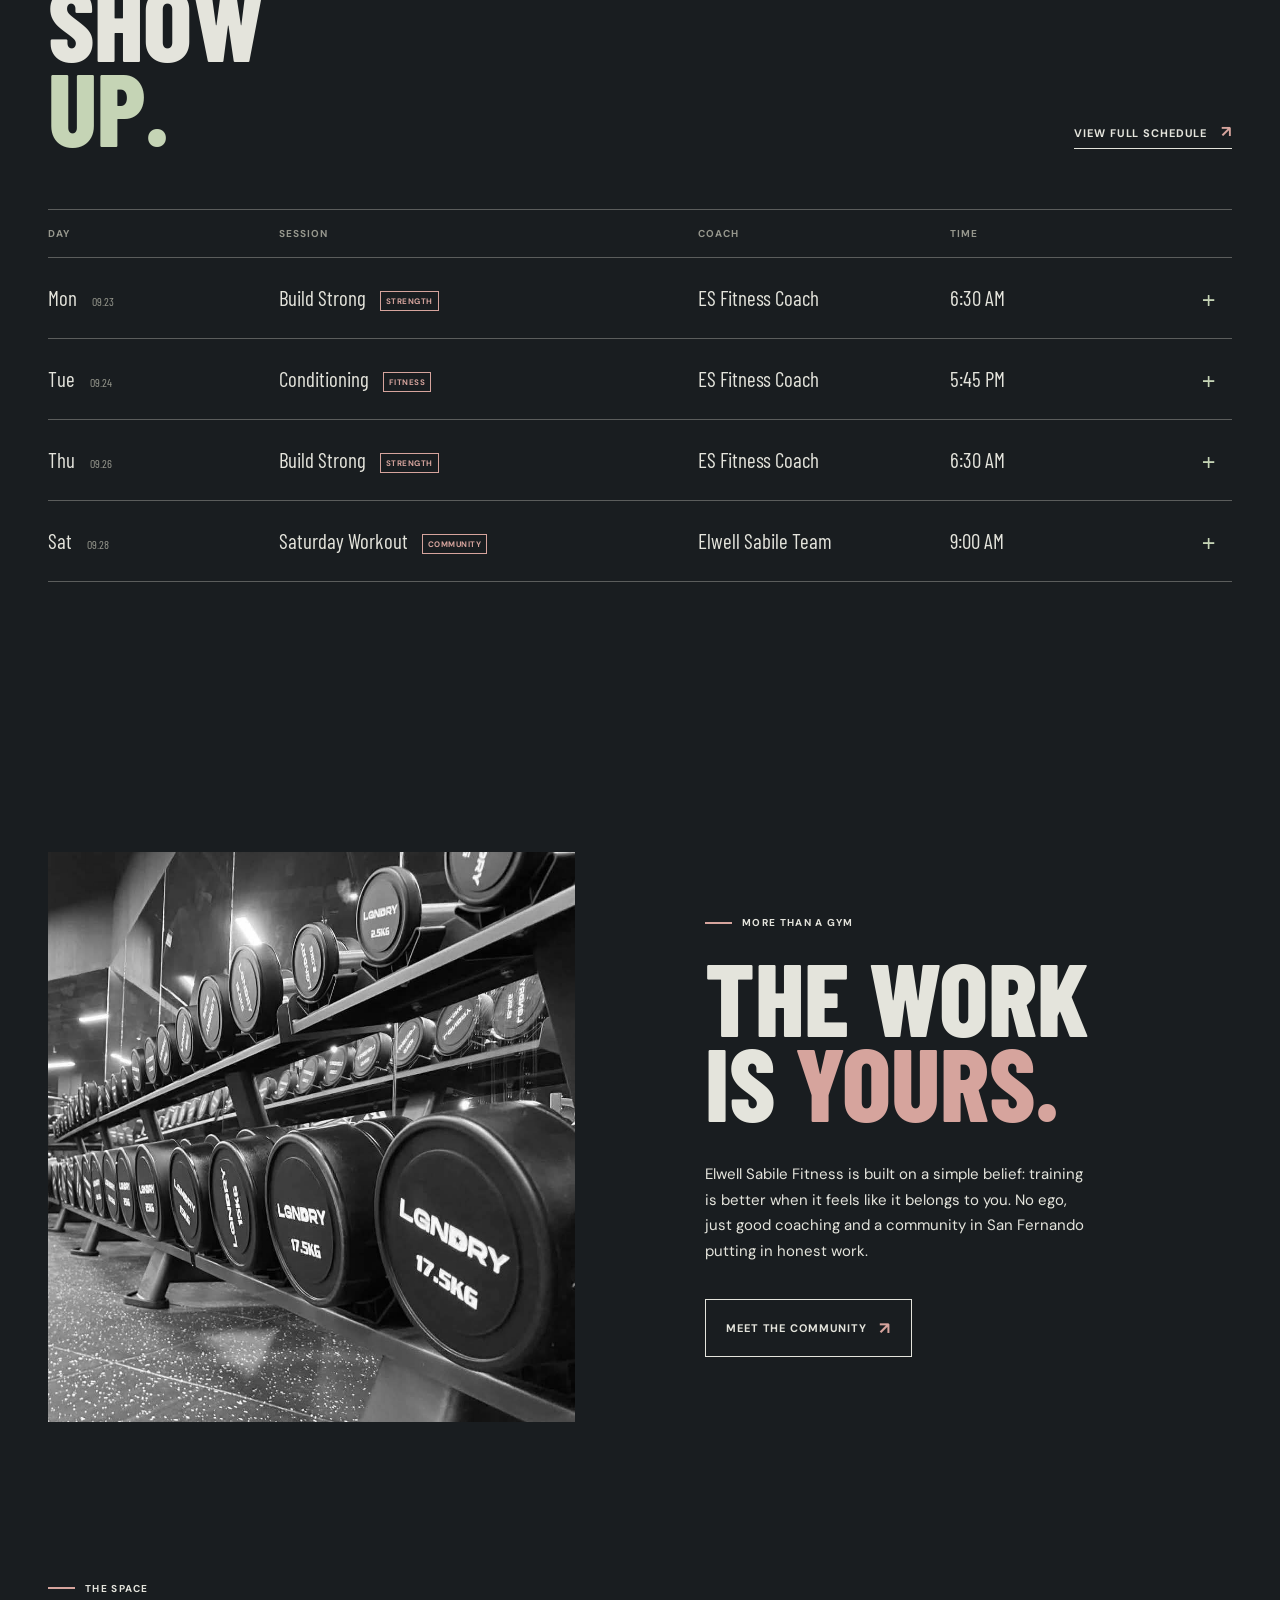
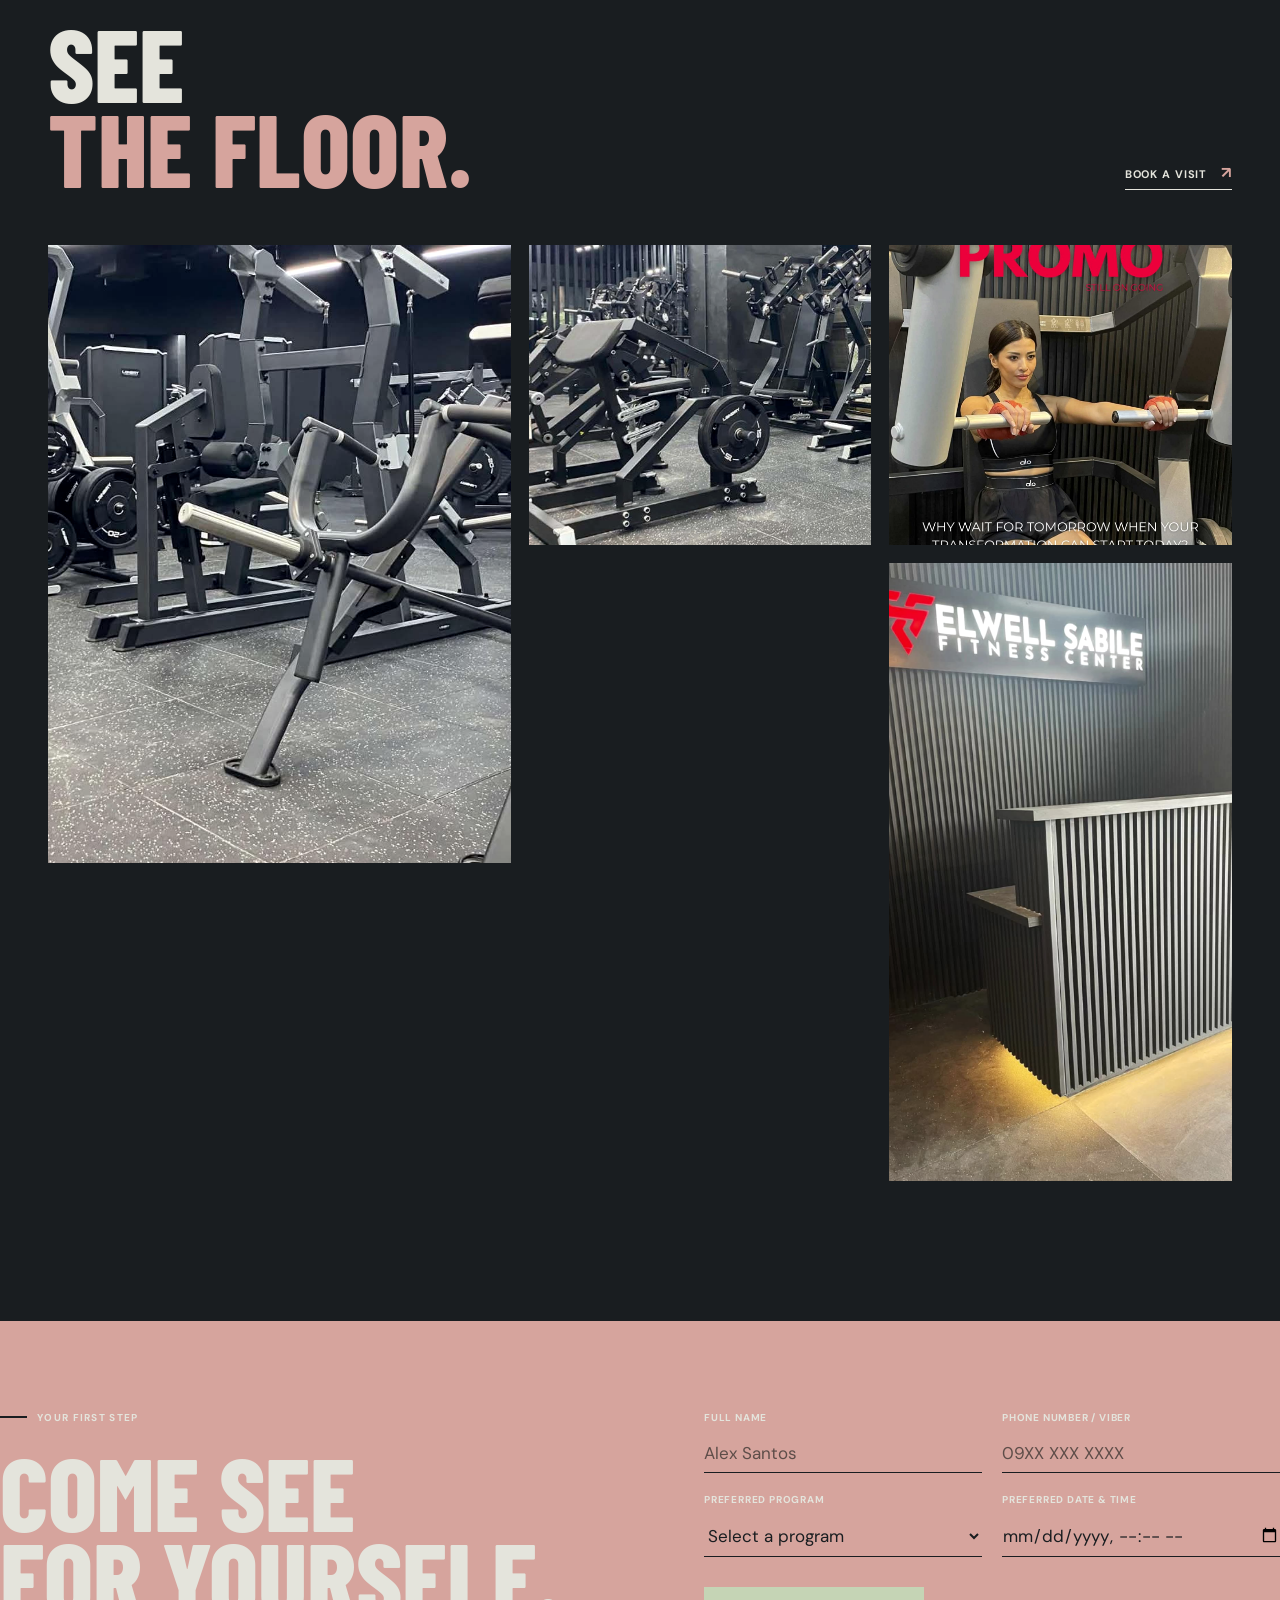
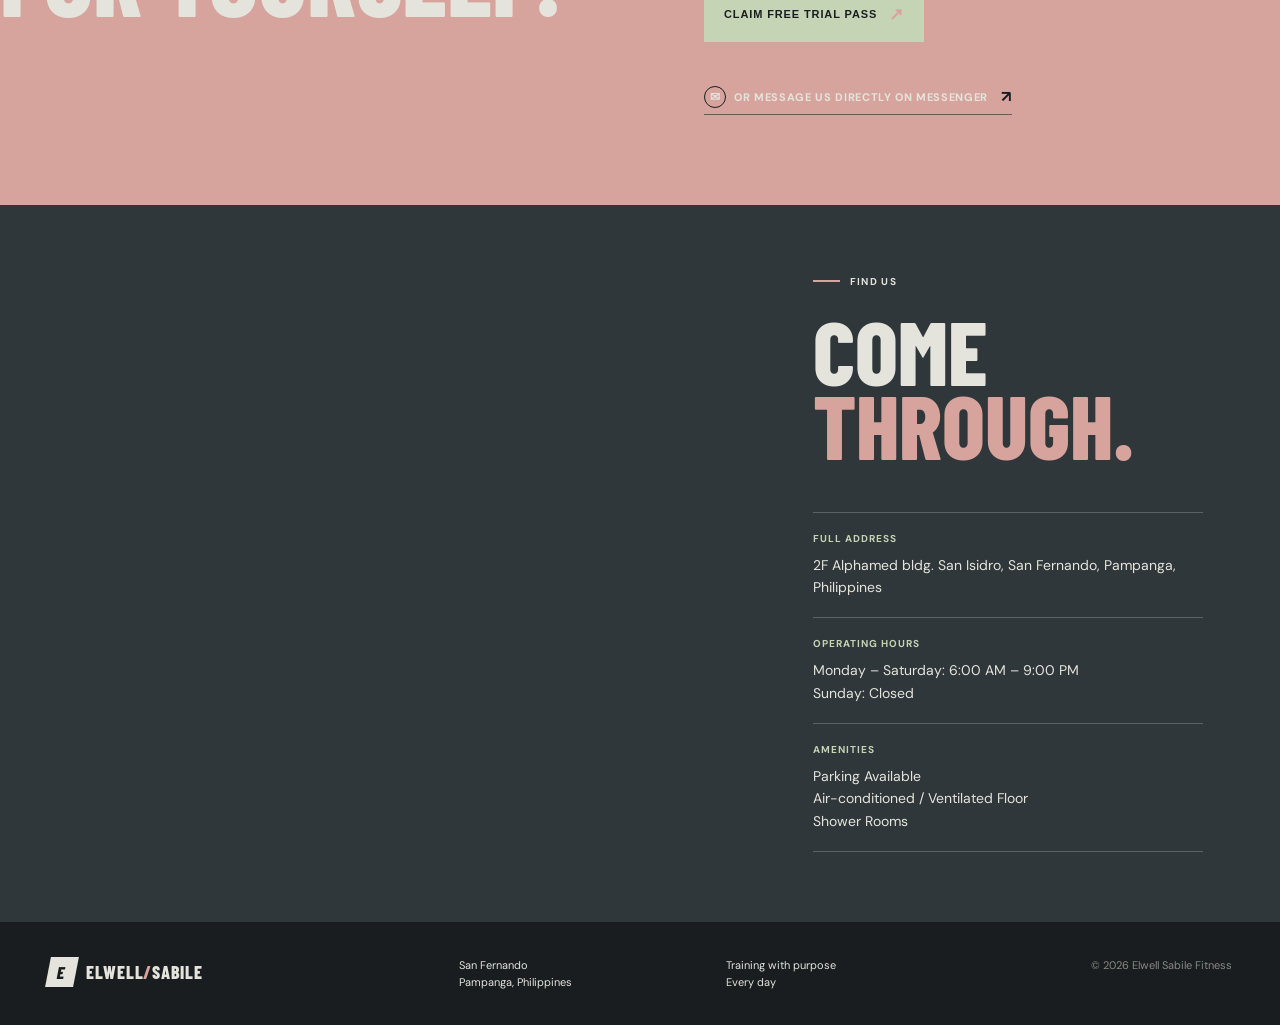
==== commit 0858e4dc: "Add location section with map and details to index.html and update styles.css" ====
--- a/index.html
+++ b/index.html
@@ -177,6 +177,21 @@
     </section>
   </main>
 
+  <section class="location section-shell" id="location">
+    <div class="location-map">
+      <iframe src="https://www.google.com/maps?q=San+Fernando,+Pampanga,+Philippines&amp;output=embed" title="Map showing San Fernando, Pampanga, Philippines" loading="lazy" allowfullscreen></iframe>
+    </div>
+    <div class="location-details">
+      <p class="eyebrow"><span class="eyebrow-line"></span> Find us</p>
+      <h2>COME<br><em>THROUGH.</em></h2>
+      <div class="location-list">
+        <div><strong>Full address</strong><p>2F Alphamed bldg. San Isidro, San Fernando, Pampanga, Philippines</p></div>
+        <div><strong>Operating hours</strong><p>Monday – Saturday: 6:00 AM – 9:00 PM<br>Sunday: Closed</p></div>
+        <div><strong>Amenities</strong><p>Parking Available<br>Air-conditioned / Ventilated Floor<br>Shower Rooms</p></div>
+      </div>
+    </div>
+  </section>
+
   <footer class="site-footer section-shell"><a class="logo" href="#top"><span class="logo-mark">E</span><span>ELWELL<span class="logo-accent">/</span>SABILE</span></a><p>San Fernando<br>Pampanga, Philippines</p><p>Training with purpose<br>Every day</p><p class="footer-end">© 2026 Elwell Sabile Fitness</p></footer>
   <script src="script.js"></script>
 </body>
--- a/styles.css
+++ b/styles.css
@@ -117,6 +117,15 @@
 .messenger-link { align-items: center; border-bottom: 1px solid rgba(25, 29, 32, .55); display: inline-flex; font-size: 11px; font-weight: 700; gap: 8px; justify-self: start; letter-spacing: .06em; margin-top: 4px; padding-bottom: 6px; text-transform: uppercase; }
 .messenger-link > span:last-child { color: var(--ink); font-size: 16px; margin-left: 5px; }
 .messenger-icon { border: 1px solid var(--ink); border-radius: 50%; display: inline-flex; font-size: 12px; height: 22px; align-items: center; justify-content: center; width: 22px; }
+.location { align-items: stretch; background: var(--paper); display: grid; gap: 0; grid-template-columns: 1.15fr .85fr; padding: 0; width: 100%; }
+.location-map { min-height: 500px; }
+.location-map iframe { border: 0; display: block; filter: grayscale(.85) contrast(1.1); height: 100%; min-height: 500px; width: 100%; }
+.location-details { padding: 70px clamp(30px, 6vw, 90px); }
+.location-details h2 { font-size: clamp(62px, 7vw, 100px); margin: 0 0 50px; }
+.location-list { border-top: 1px solid var(--line); }
+.location-list > div { border-bottom: 1px solid var(--line); padding: 19px 0; }
+.location-list strong { color: var(--lime); display: block; font-size: 10px; letter-spacing: .1em; margin-bottom: 9px; text-transform: uppercase; }
+.location-list p { font-size: 14px; line-height: 1.6; margin: 0; }
 .site-footer { align-items: start; display: grid; gap: 30px; grid-template-columns: 1.6fr 1fr 1fr 1fr; padding-bottom: 35px; padding-top: 35px; }
 .site-footer p { font-size: 11px; line-height: 1.5; margin: 0; }
 .footer-end { color: #898981; text-align: right; }
@@ -125,4 +134,9 @@
 	.membership-card { min-height: auto; }
 	.membership-number { margin-bottom: 35px; }
 }
+@media (max-width: 760px) {
+	.location { display: flex; flex-direction: column; }
+	.location-map, .location-map iframe { min-height: 360px; }
+	.location-details { padding: 60px 20px; }
+}
 @media (max-width: 760px) { .section-shell { width: min(100% - 40px, 600px); } .site-header { padding: 19px 20px; } .menu-toggle { display: block; position: relative; z-index: 3; } .site-nav { align-items: flex-start; background: var(--ink); color: var(--cream); flex-direction: column; gap: 27px; inset: 0 0 auto; padding: 90px 30px 30px; position: absolute; transform: translateY(-110%); transition: transform .3s ease; z-index: 2; } .site-nav.open { transform: translateY(0); } .site-nav a { font-size: 18px; } .nav-cta { border-color: var(--lime); color: var(--lime); } .hero { display: flex; flex-direction: column; gap: 55px; padding-top: 65px; } h1 { font-size: 91px; } .hero-visual, .hero-image-wrap { width: 100%; } .hero-image-wrap { height: 390px; } .proof-grid { gap: 22px; grid-template-columns: 1fr 1fr; padding: 32px 0; } .proof-grid > div { border: 0; padding: 0; } .proof-grid > p { grid-column: 1 / -1; padding: 17px 0 0; } .programs, .schedule { padding-bottom: 80px; padding-top: 80px; } .section-heading { align-items: flex-start; flex-direction: column; gap: 30px; margin-bottom: 35px; } .section-heading h2, .story h2, .trial h2 { font-size: 72px; } .program-filter { flex-wrap: wrap; } .program-grid { grid-template-columns: 1fr; } .program-card, .program-card.program-large { height: 410px; } .schedule { padding-left: 20px; padding-right: 20px; } .schedule-row { font-size: 17px; grid-template-columns: 1fr 1.6fr 30px; padding: 18px 0; } .schedule-row > :nth-child(3), .schedule-row > :nth-child(4) { display: none; } .schedule-labels > :nth-child(2) { grid-column: 2; } .schedule-labels > :last-child { display: block; } .story { display: flex; flex-direction: column; gap: 48px; padding-bottom: 80px; padding-top: 80px; } .story-image { height: 380px; width: 100%; } .trial { display: block; padding-bottom: 65px; padding-top: 65px; } .trial-form { margin-top: 50px; } .site-footer { gap: 24px; grid-template-columns: 1fr 1fr; padding-bottom: 25px; padding-top: 25px; } .site-footer .logo { grid-column: 1 / -1; } .footer-end { text-align: left; } }
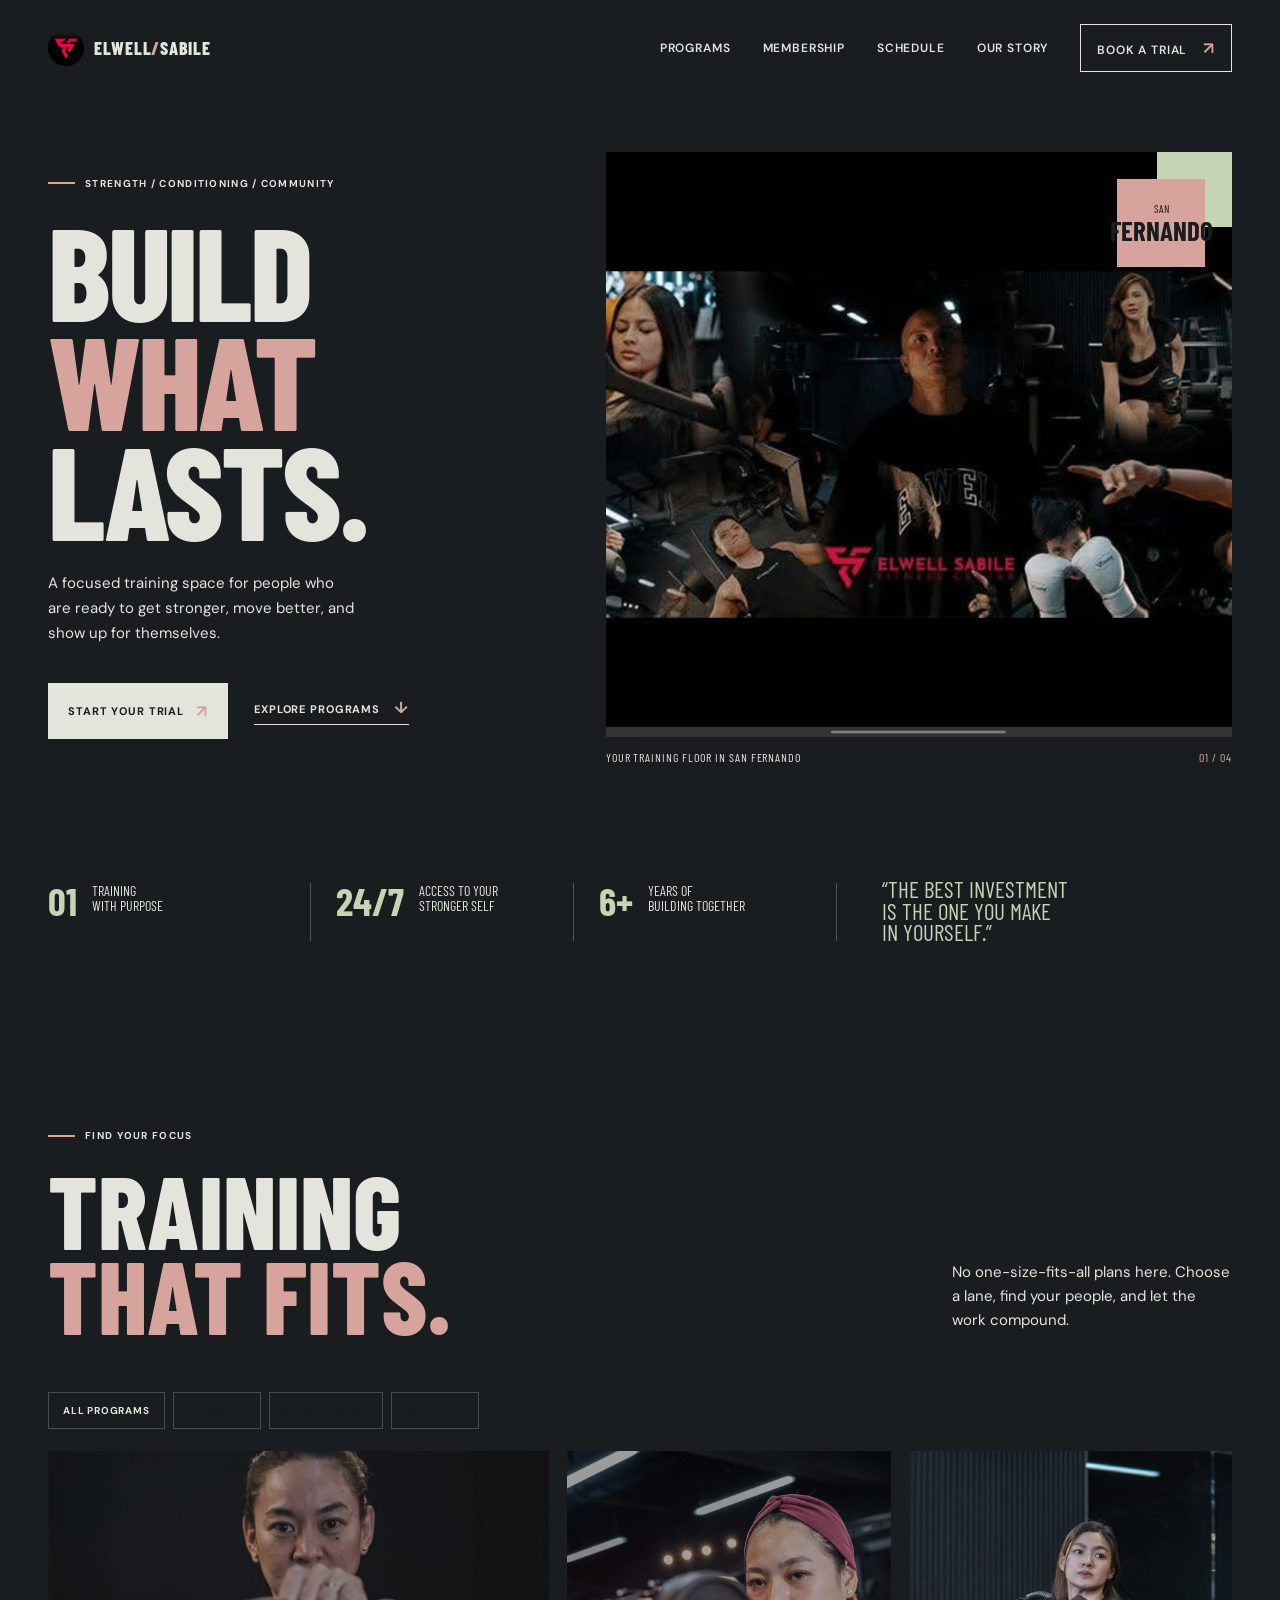
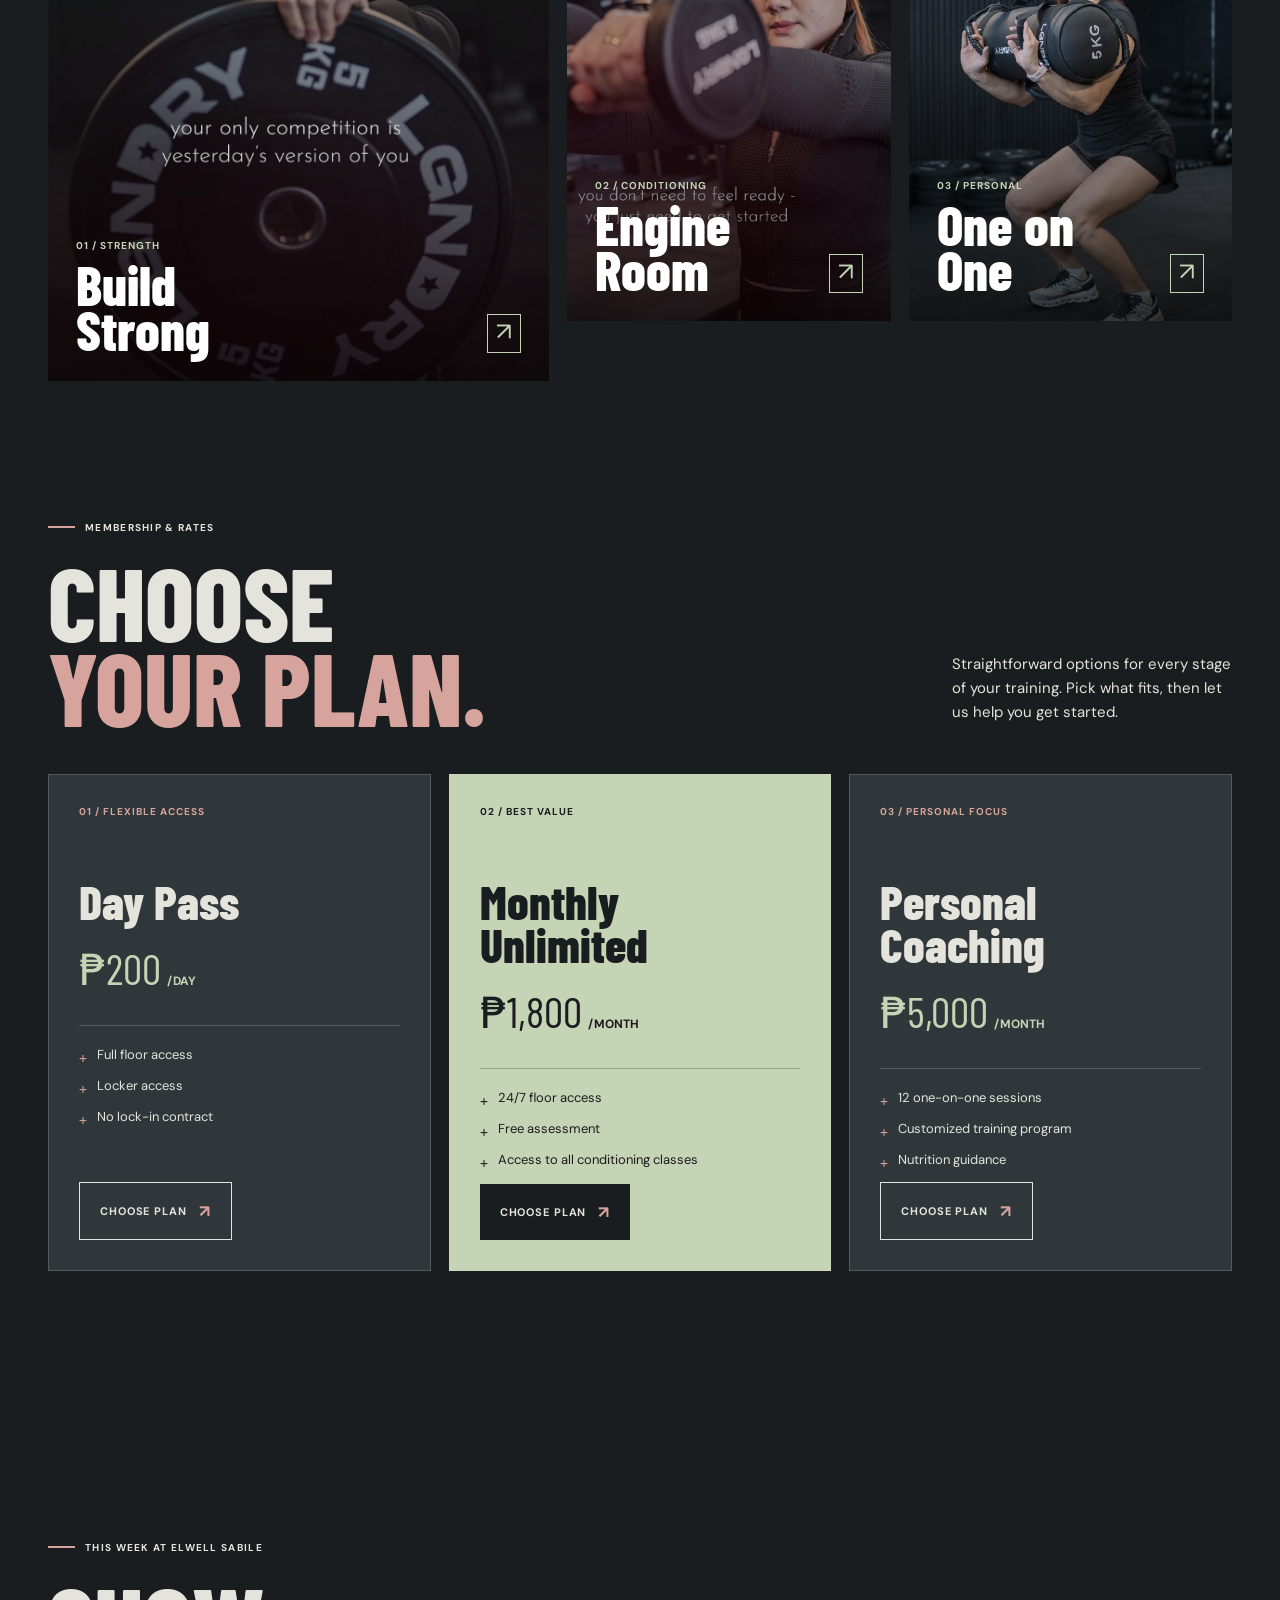
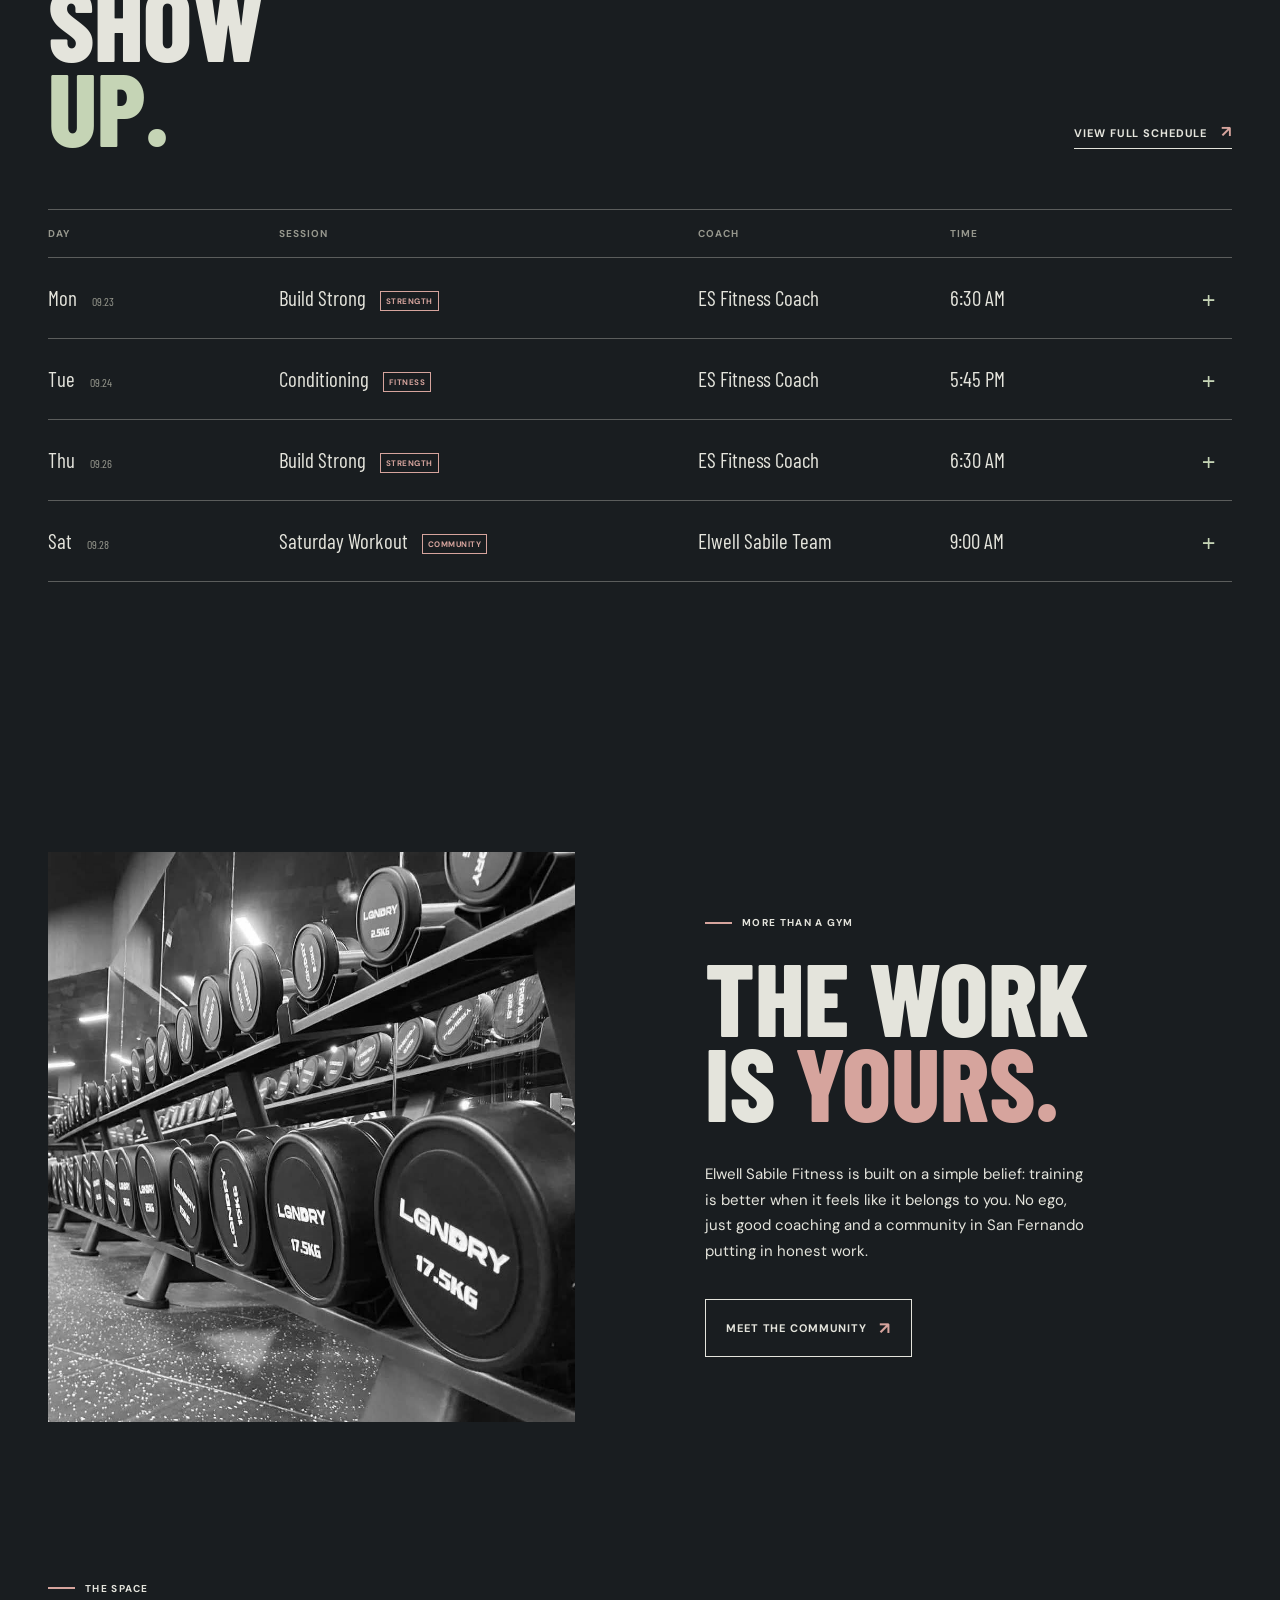
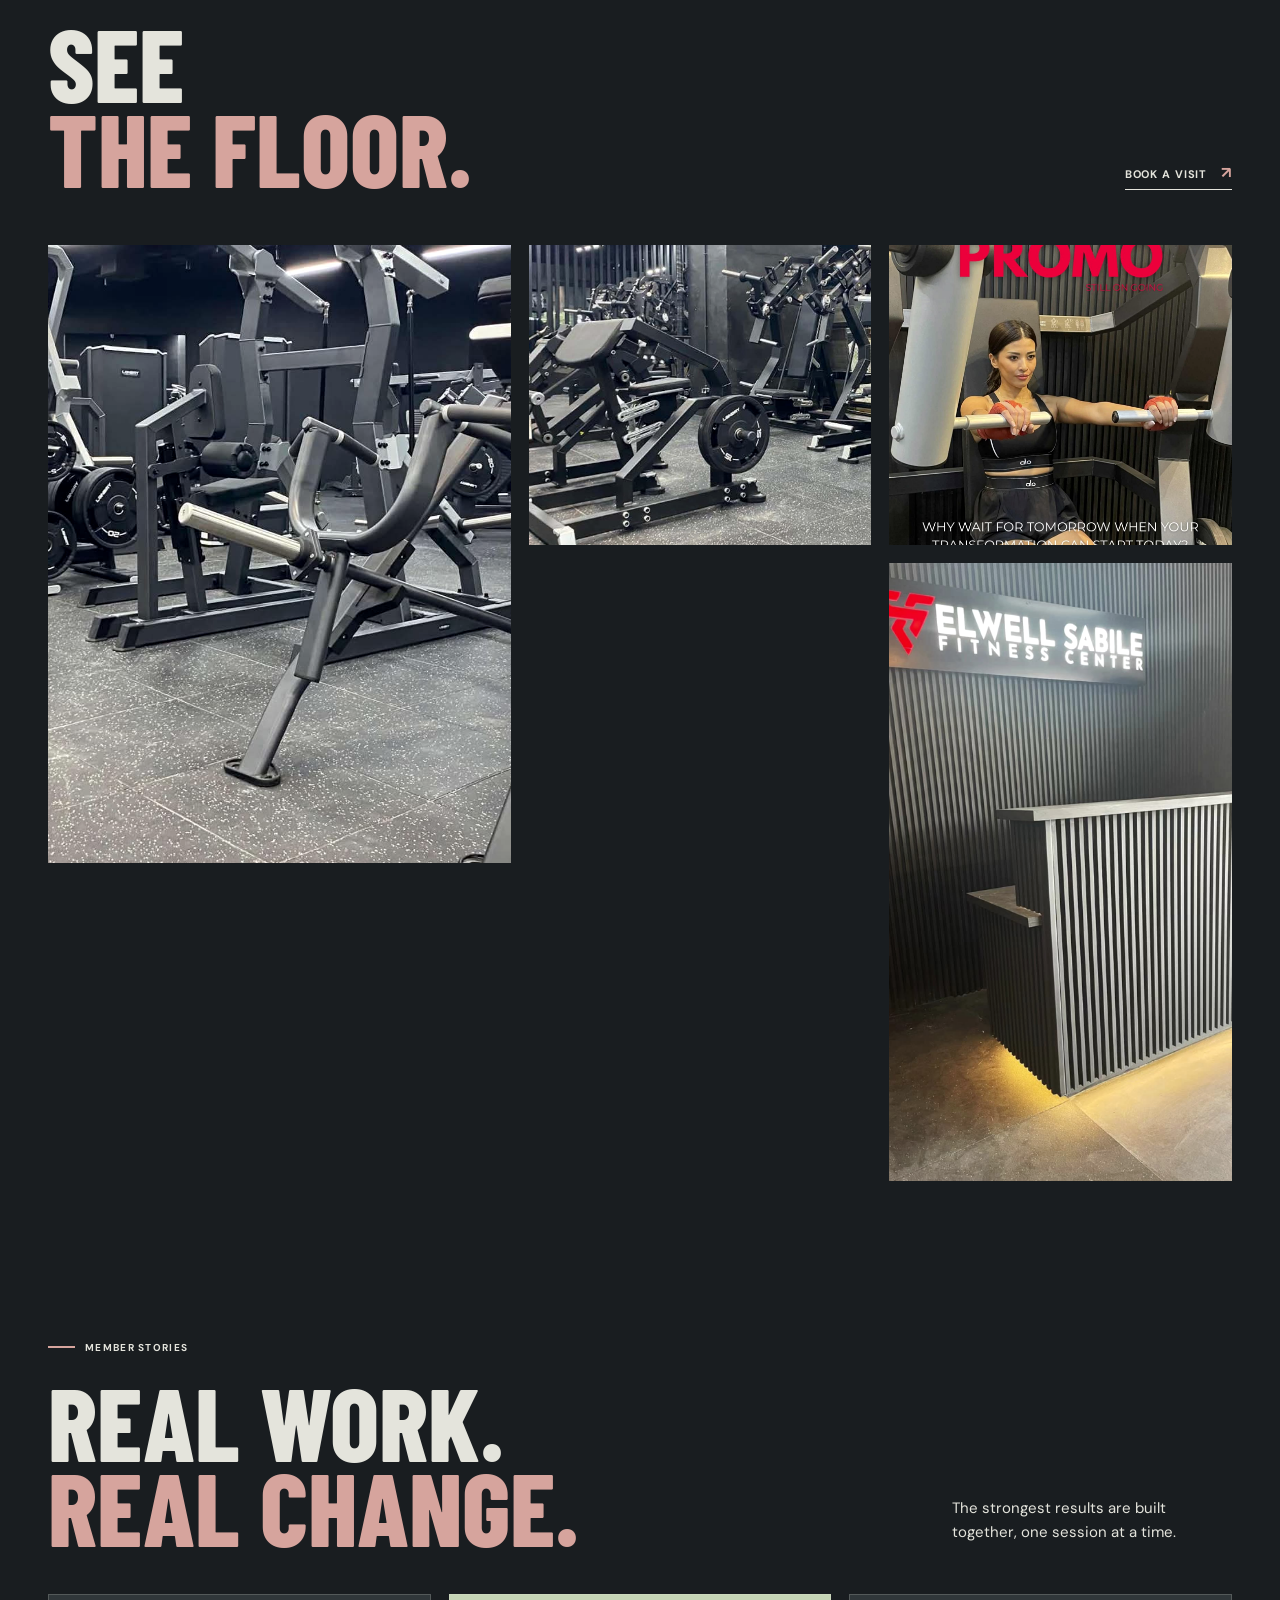
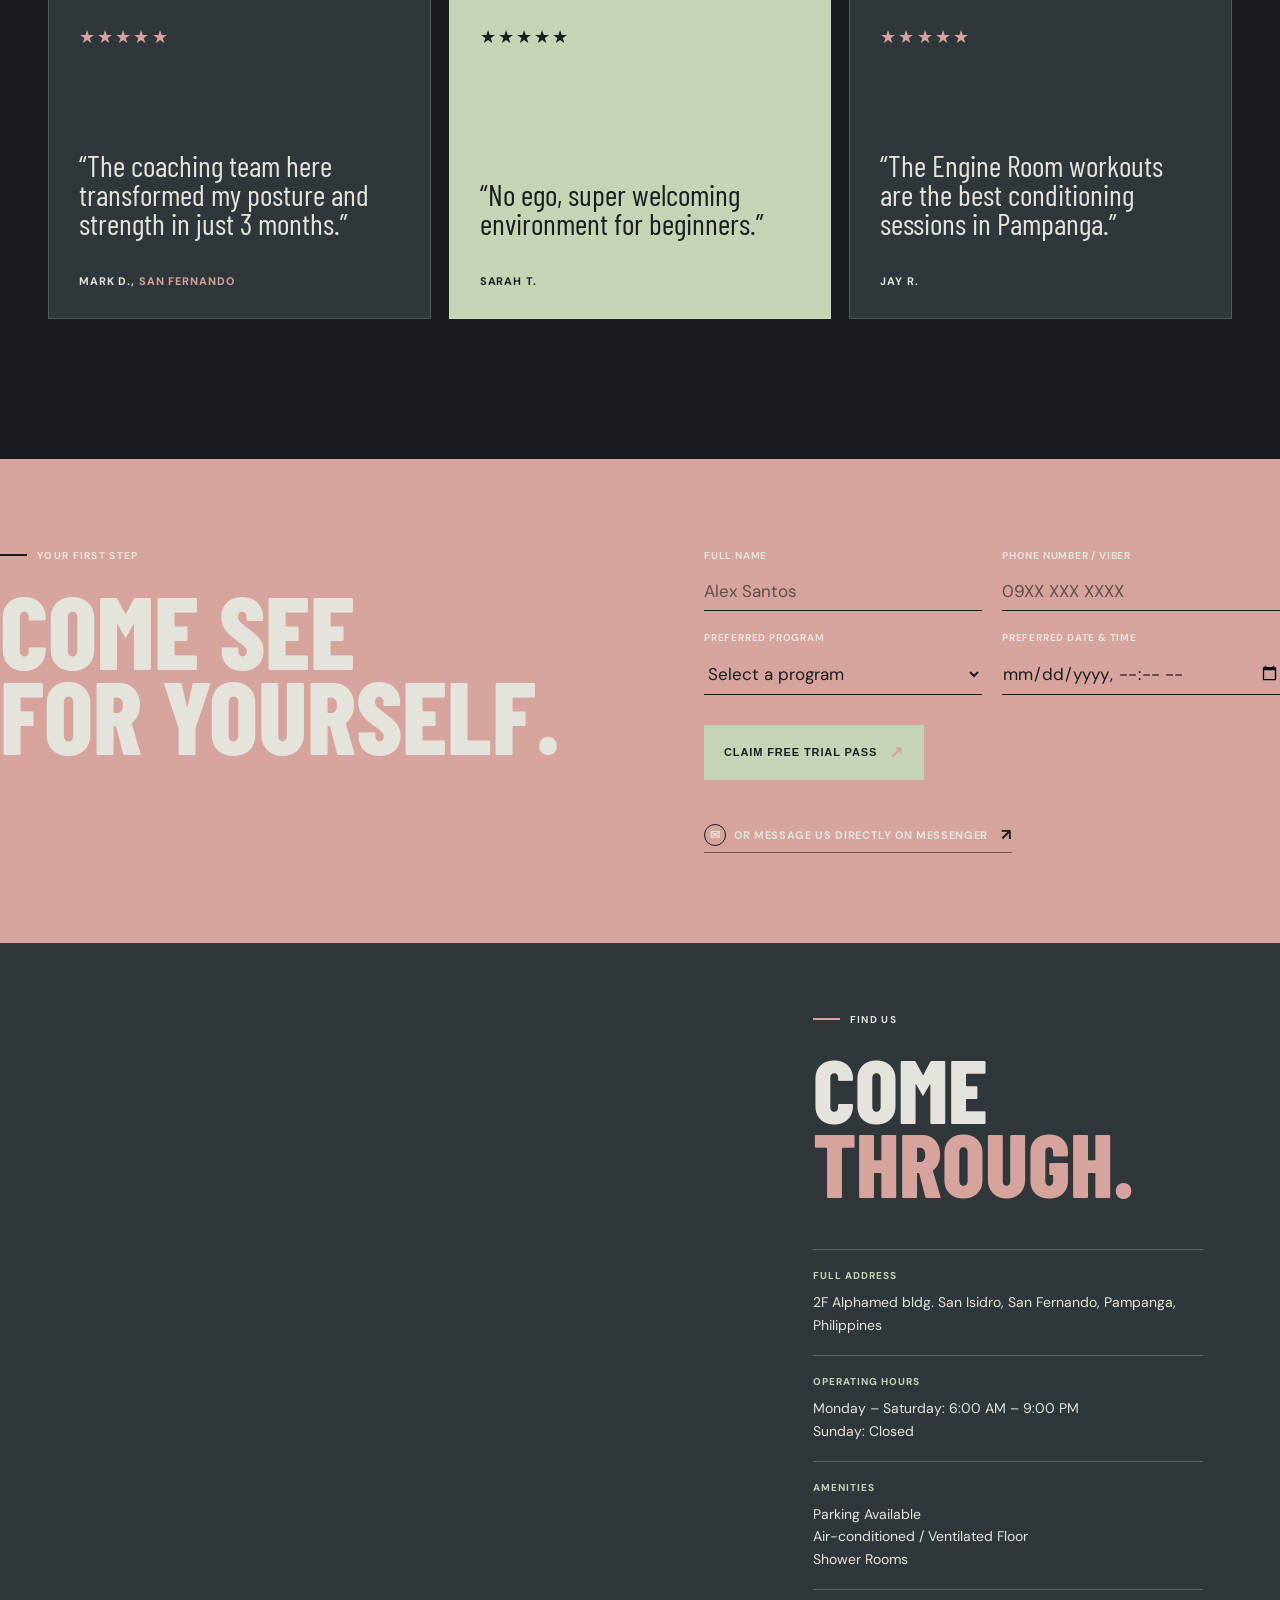
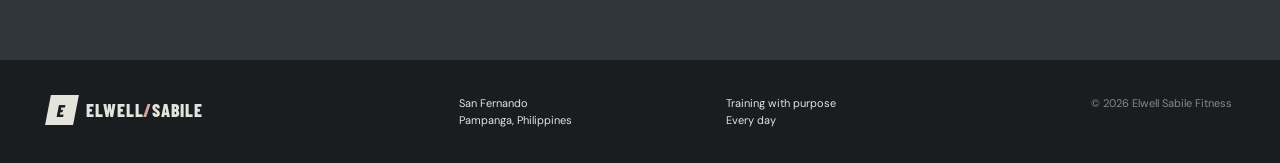
==== commit 241aca72: "Add member stories section to index.html and update styles.css for layout" ====
--- a/index.html
+++ b/index.html
@@ -163,6 +163,30 @@
       </div>
     </section>
 
+    <section class="stories section-shell" id="stories">
+      <div class="section-heading stories-heading">
+        <div><p class="eyebrow"><span class="eyebrow-line"></span> Member stories</p><h2>REAL WORK.<br><em>REAL CHANGE.</em></h2></div>
+        <p class="section-intro">The strongest results are built together, one session at a time.</p>
+      </div>
+      <div class="stories-grid">
+        <article class="story-card">
+          <p class="story-rating" aria-label="5 out of 5 stars">★★★★★</p>
+          <blockquote>“The coaching team here transformed my posture and strength in just 3 months.”</blockquote>
+          <p class="story-author">Mark D., <span>San Fernando</span></p>
+        </article>
+        <article class="story-card story-card-featured">
+          <p class="story-rating" aria-label="5 out of 5 stars">★★★★★</p>
+          <blockquote>“No ego, super welcoming environment for beginners.”</blockquote>
+          <p class="story-author">Sarah T.</p>
+        </article>
+        <article class="story-card">
+          <p class="story-rating" aria-label="5 out of 5 stars">★★★★★</p>
+          <blockquote>“The Engine Room workouts are the best conditioning sessions in Pampanga.”</blockquote>
+          <p class="story-author">Jay R.</p>
+        </article>
+      </div>
+    </section>
+
     <section class="trial section-shell" id="trial">
       <div><p class="eyebrow"><span class="eyebrow-line"></span> Your first step</p><h2>COME SEE<br><em>FOR YOURSELF.</em></h2></div>
       <form class="trial-form" id="trial-form">
@@ -179,7 +203,7 @@
 
   <section class="location section-shell" id="location">
     <div class="location-map">
-      <iframe src="https://www.google.com/maps?q=San+Fernando,+Pampanga,+Philippines&amp;output=embed" title="Map showing San Fernando, Pampanga, Philippines" loading="lazy" allowfullscreen></iframe>
+      <iframe src="https://www.google.com/maps?q=2F+Alphamed+Bldg,+San+Isidro,+San+Fernando,+Pampanga,+Philippines&amp;output=embed" title="Map showing Elwell Sabile Fitness at 2F Alphamed Building, San Isidro, San Fernando, Pampanga" loading="lazy" allowfullscreen></iframe>
     </div>
     <div class="location-details">
       <p class="eyebrow"><span class="eyebrow-line"></span> Find us</p>
--- a/styles.css
+++ b/styles.css
@@ -103,6 +103,17 @@
 .gallery-card:hover img { transform: scale(1.04); }
 .gallery-wide { grid-column: 1 / 2; grid-row: span 2; height: 618px; }
 .gallery-tall { grid-column: 3 / 4; grid-row: span 2; height: 618px; }
+.stories { padding-bottom: 140px; padding-top: 20px; }
+.stories-heading { margin-bottom: 45px; }
+.stories-grid { display: grid; gap: 18px; grid-template-columns: repeat(3, 1fr); }
+.story-card { background: var(--paper); border: 1px solid rgba(228, 228, 220, .2); display: flex; flex-direction: column; min-height: 325px; padding: 30px; }
+.story-card-featured { background: var(--lime); color: var(--ink); }
+.story-rating { color: var(--orange); font-size: 18px; letter-spacing: .12em; margin-bottom: auto; }
+.story-card-featured .story-rating { color: var(--ink); }
+.story-card blockquote { font-family: var(--display); font-size: 30px; line-height: .98; margin: 45px 0 35px; }
+.story-author { font-size: 11px; font-weight: 700; letter-spacing: .08em; margin: 0; text-transform: uppercase; }
+.story-author span { color: var(--orange); }
+.story-card-featured .story-author span { color: var(--ink); }
 .trial { background: var(--orange); display: grid; gap: 10%; grid-template-columns: 1fr 1fr; padding-bottom: 90px; padding-top: 90px; width: 100%; }
 .trial .eyebrow-line { background: var(--ink); }
 .trial h2 em { color: var(--cream); }
@@ -138,5 +149,8 @@
 	.location { display: flex; flex-direction: column; }
 	.location-map, .location-map iframe { min-height: 360px; }
 	.location-details { padding: 60px 20px; }
+	.stories { padding-bottom: 80px; }
+	.stories-grid { grid-template-columns: 1fr; }
+	.story-card { min-height: 280px; }
 }
 @media (max-width: 760px) { .section-shell { width: min(100% - 40px, 600px); } .site-header { padding: 19px 20px; } .menu-toggle { display: block; position: relative; z-index: 3; } .site-nav { align-items: flex-start; background: var(--ink); color: var(--cream); flex-direction: column; gap: 27px; inset: 0 0 auto; padding: 90px 30px 30px; position: absolute; transform: translateY(-110%); transition: transform .3s ease; z-index: 2; } .site-nav.open { transform: translateY(0); } .site-nav a { font-size: 18px; } .nav-cta { border-color: var(--lime); color: var(--lime); } .hero { display: flex; flex-direction: column; gap: 55px; padding-top: 65px; } h1 { font-size: 91px; } .hero-visual, .hero-image-wrap { width: 100%; } .hero-image-wrap { height: 390px; } .proof-grid { gap: 22px; grid-template-columns: 1fr 1fr; padding: 32px 0; } .proof-grid > div { border: 0; padding: 0; } .proof-grid > p { grid-column: 1 / -1; padding: 17px 0 0; } .programs, .schedule { padding-bottom: 80px; padding-top: 80px; } .section-heading { align-items: flex-start; flex-direction: column; gap: 30px; margin-bottom: 35px; } .section-heading h2, .story h2, .trial h2 { font-size: 72px; } .program-filter { flex-wrap: wrap; } .program-grid { grid-template-columns: 1fr; } .program-card, .program-card.program-large { height: 410px; } .schedule { padding-left: 20px; padding-right: 20px; } .schedule-row { font-size: 17px; grid-template-columns: 1fr 1.6fr 30px; padding: 18px 0; } .schedule-row > :nth-child(3), .schedule-row > :nth-child(4) { display: none; } .schedule-labels > :nth-child(2) { grid-column: 2; } .schedule-labels > :last-child { display: block; } .story { display: flex; flex-direction: column; gap: 48px; padding-bottom: 80px; padding-top: 80px; } .story-image { height: 380px; width: 100%; } .trial { display: block; padding-bottom: 65px; padding-top: 65px; } .trial-form { margin-top: 50px; } .site-footer { gap: 24px; grid-template-columns: 1fr 1fr; padding-bottom: 25px; padding-top: 25px; } .site-footer .logo { grid-column: 1 / -1; } .footer-end { text-align: left; } }
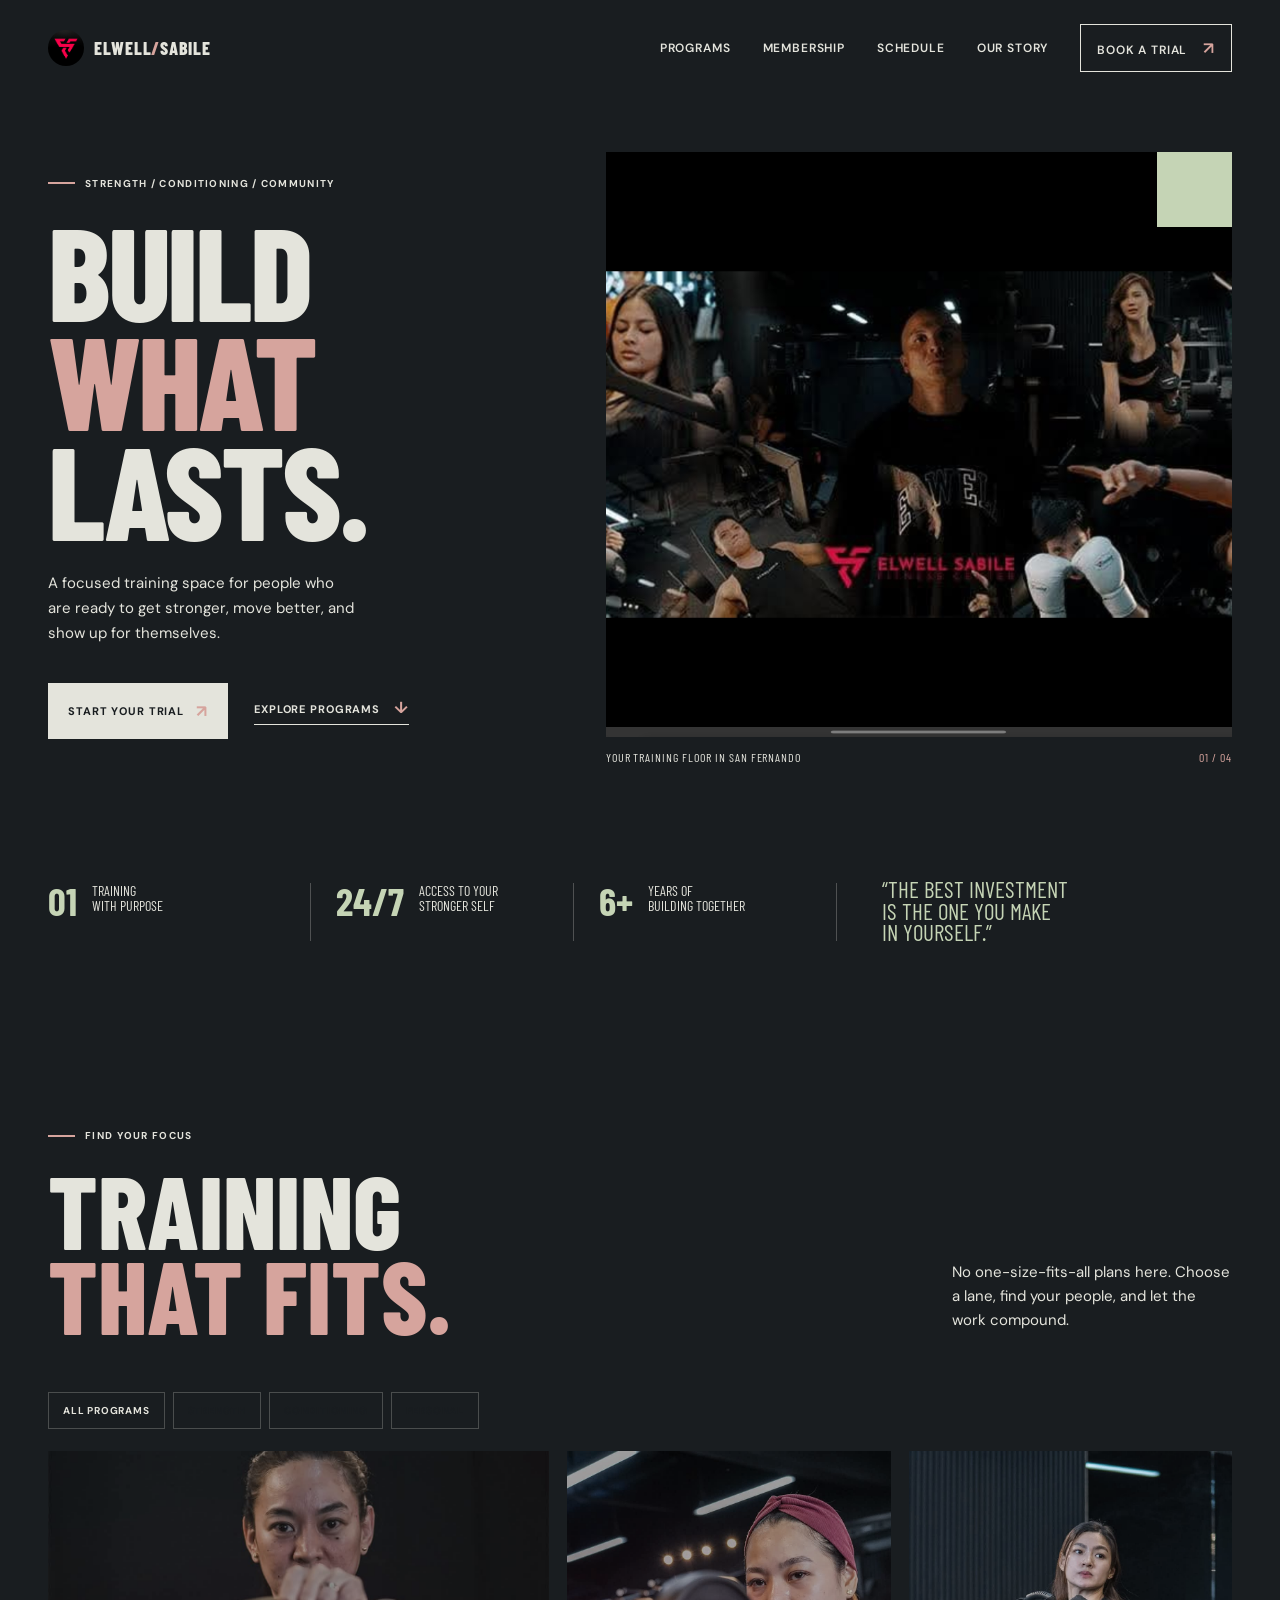
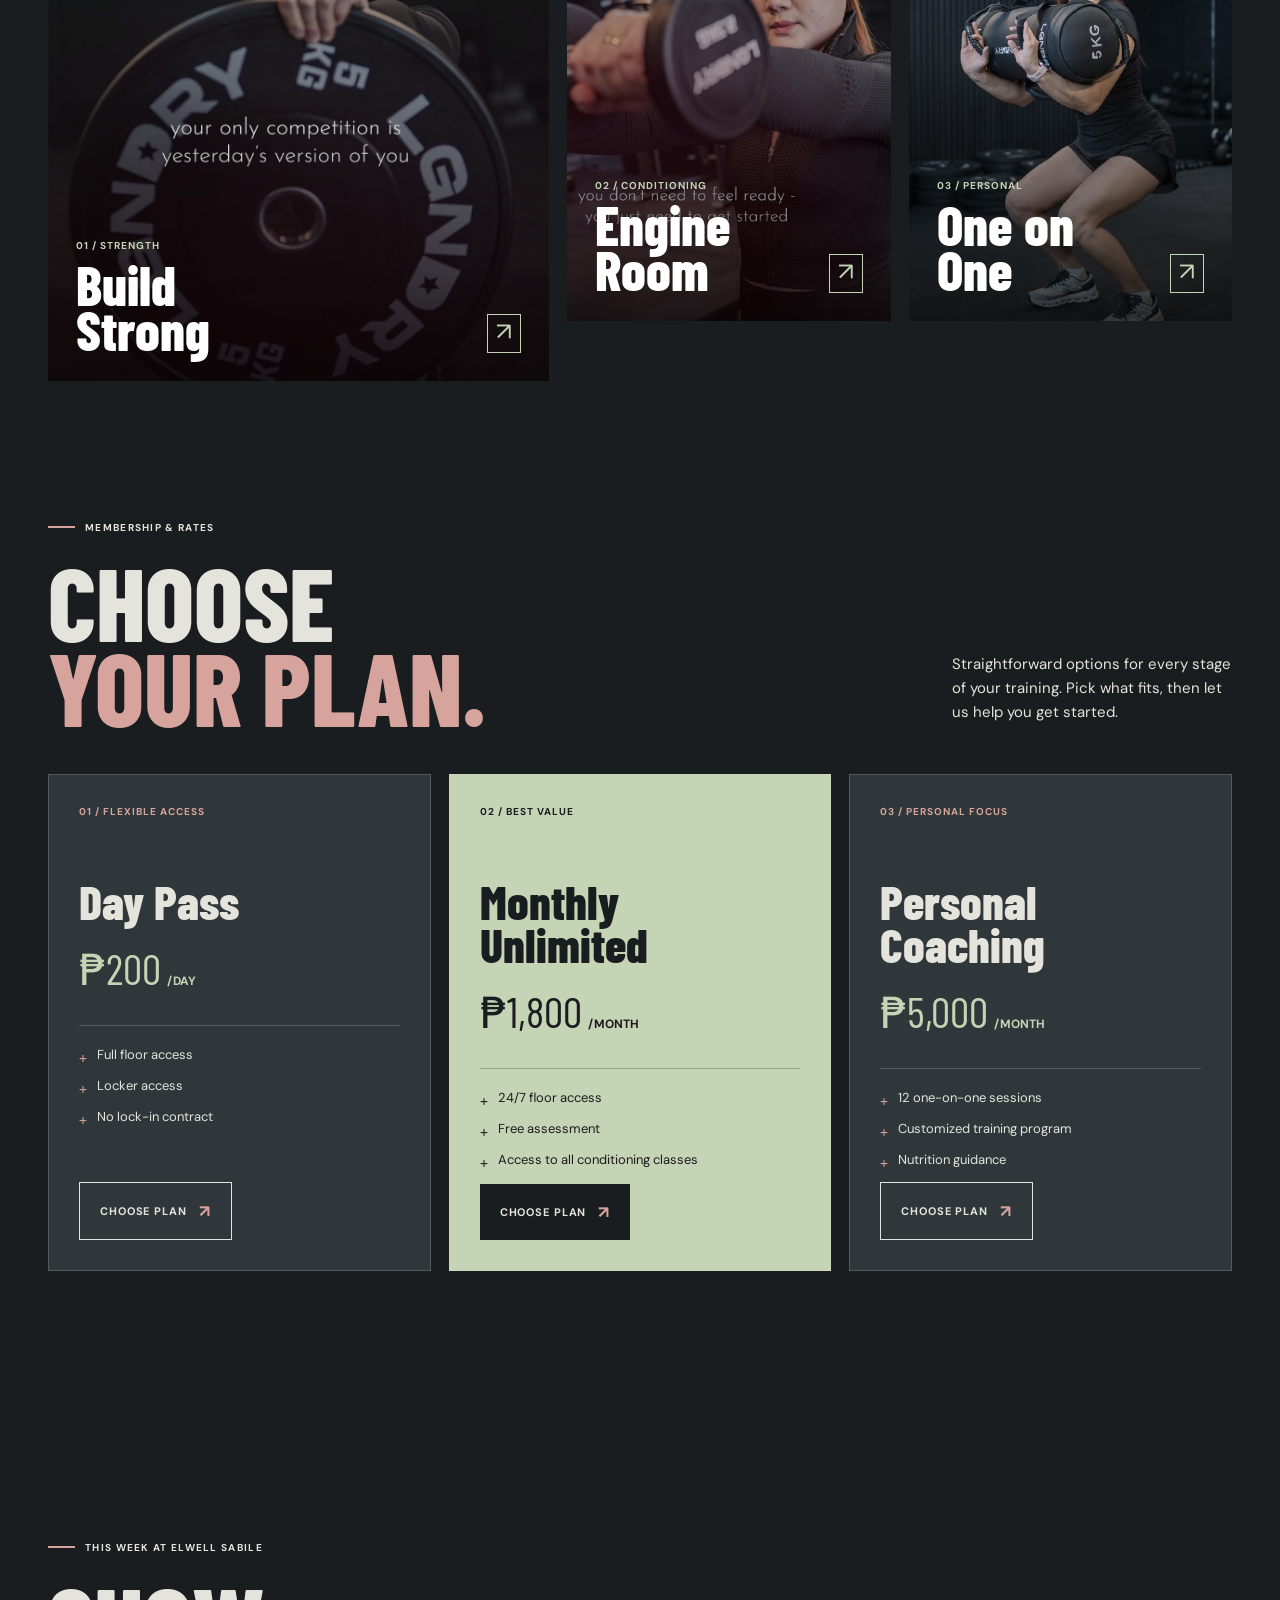
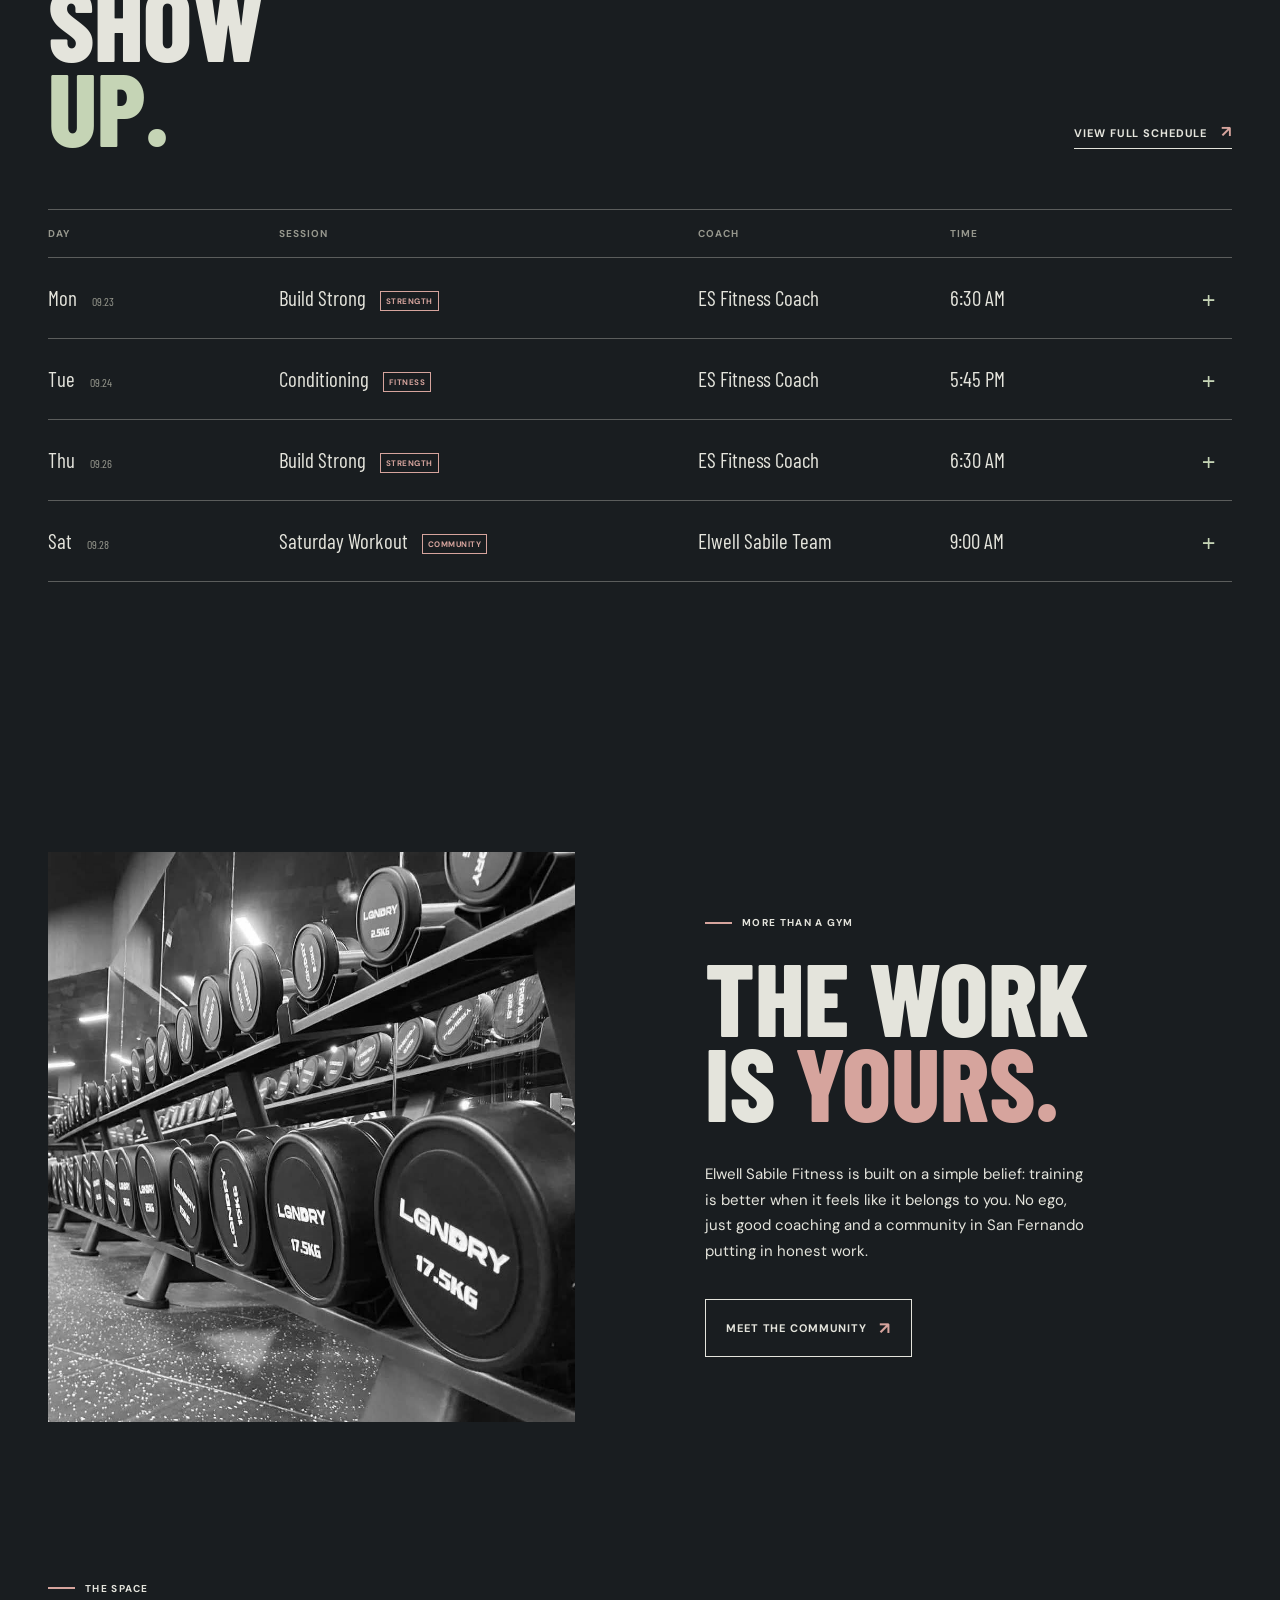
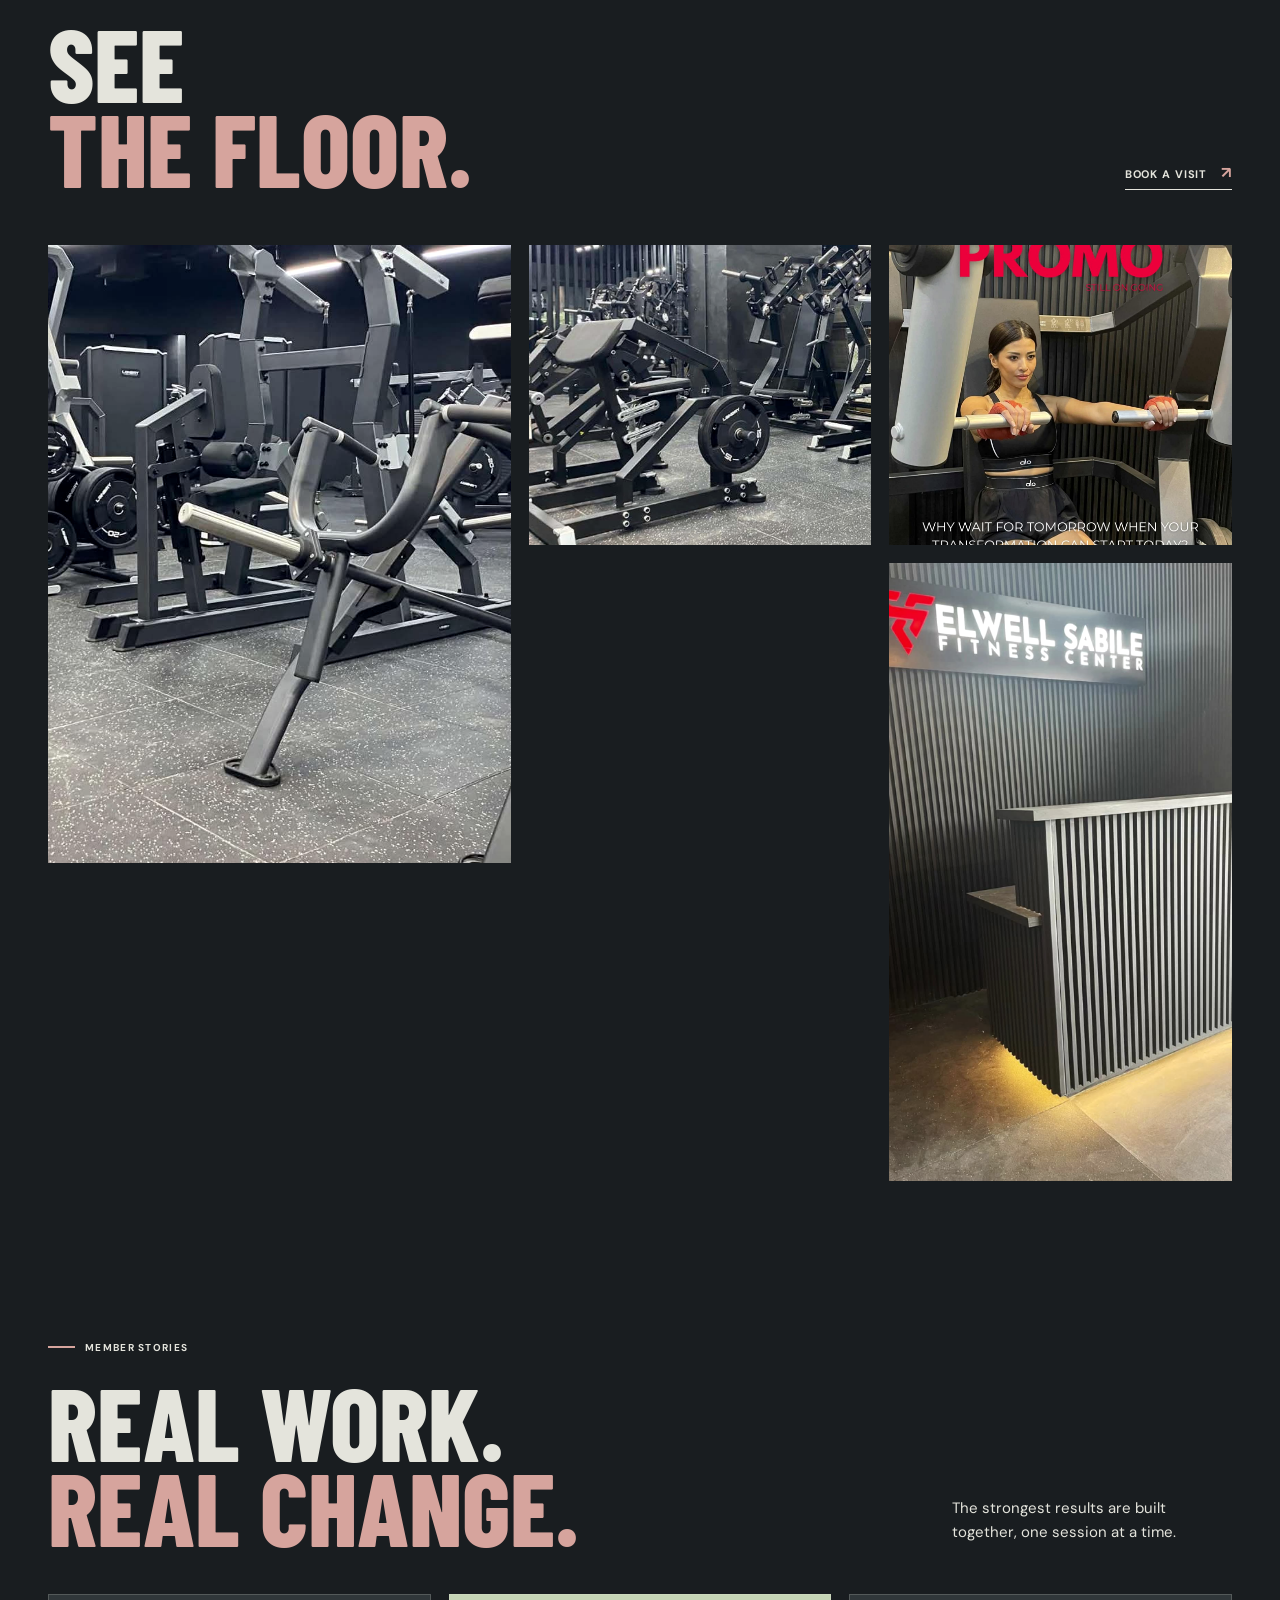
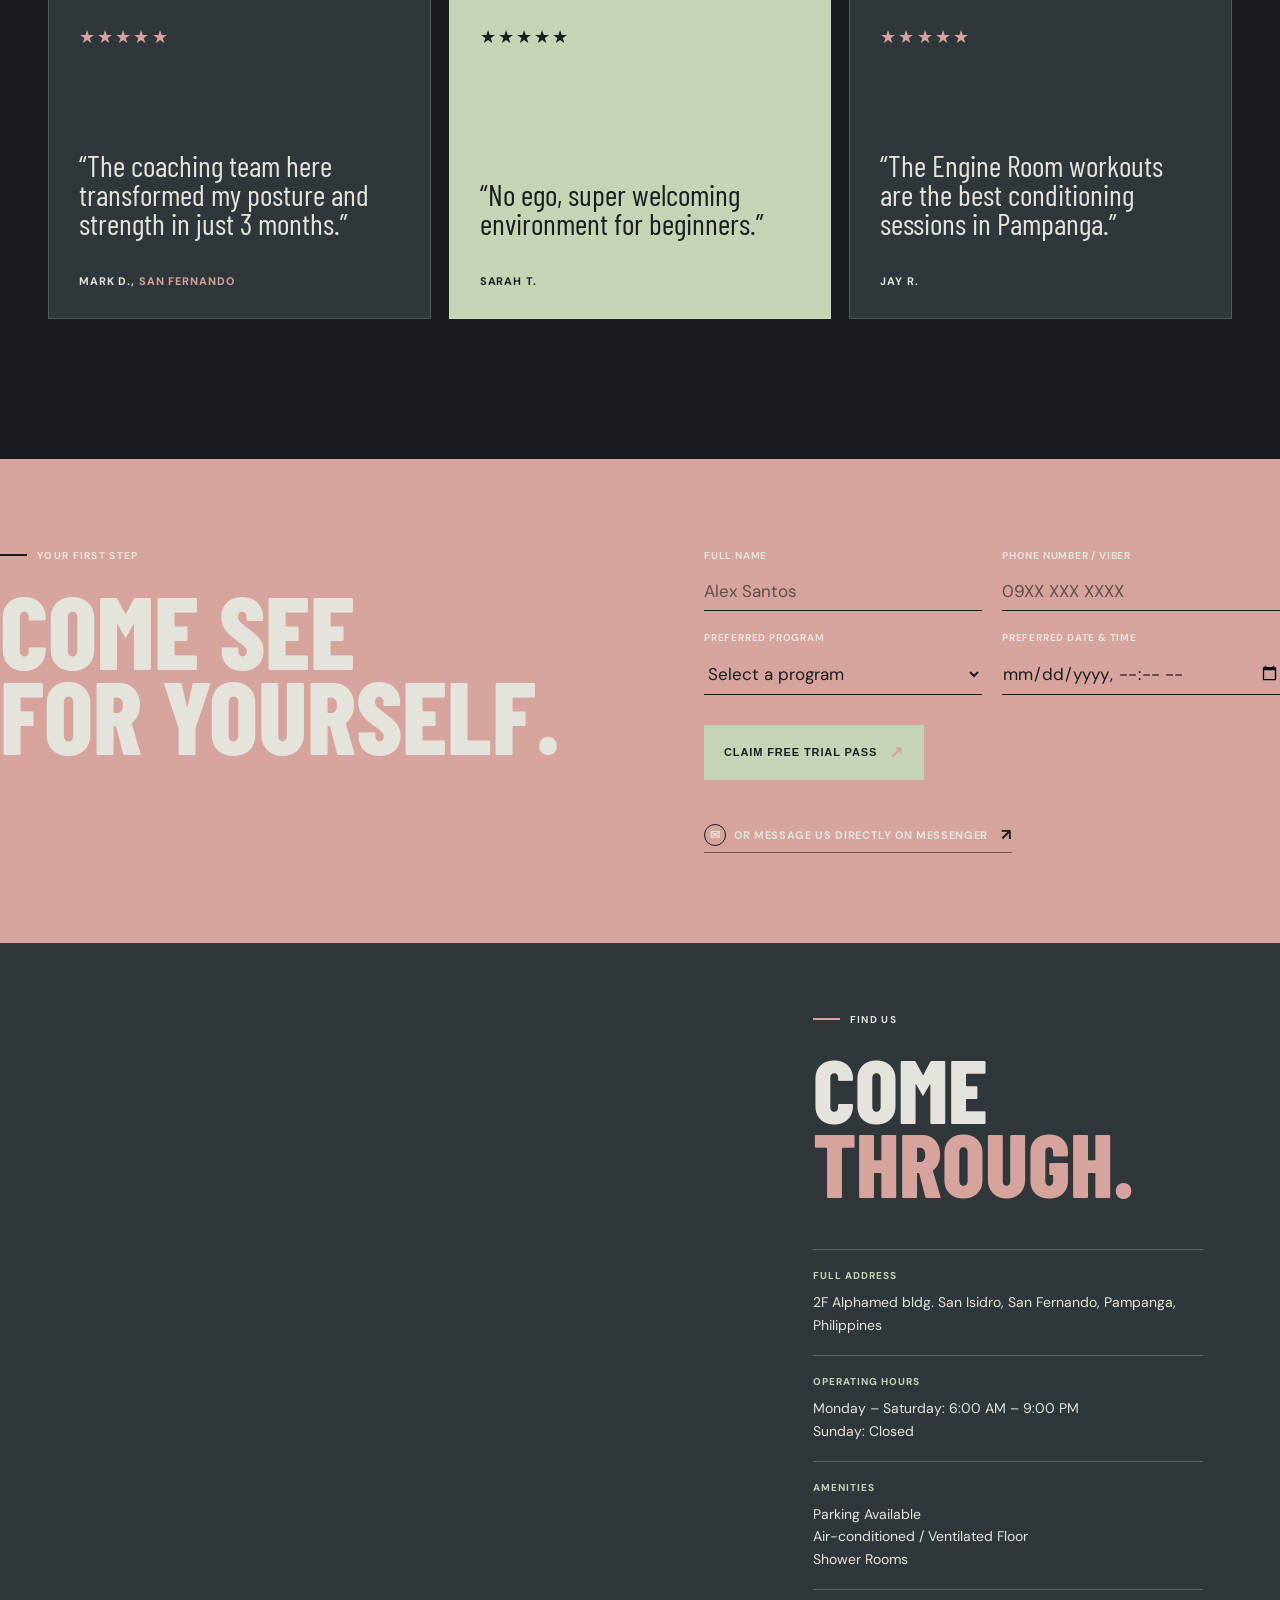
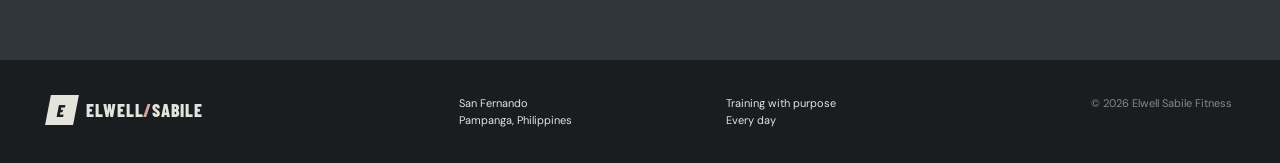
==== commit bdc94cc5: "Remove image-stamp from hero section and related styles for cleaner layout" ====
--- a/index.html
+++ b/index.html
@@ -42,7 +42,6 @@
       <div class="hero-visual">
         <div class="hero-image-wrap">
           <img src="images/hero-banner.jpg" alt="Athlete training with a barbell in a bright gym">
-          <div class="image-stamp">SAN<br><strong>FERNANDO</strong></div>
         </div>
         <p class="image-caption">Your training floor in San Fernando <span>01 / 04</span></p>
       </div>
--- a/styles.css
+++ b/styles.css
@@ -35,8 +35,6 @@
 .hero-image-wrap::after { background: var(--lime); content: ''; height: 75px; position: absolute; right: 0; top: 0; width: 75px; }
 .hero-image-wrap img, .program-card img, .story-image img { height: 100%; object-fit: cover; width: 100%; }
 .hero-image-wrap img { filter: saturate(.82); }
-.image-stamp { align-items: center; background: var(--orange); color: var(--ink); display: flex; flex-direction: column; font-family: var(--display); font-size: 11px; height: 88px; justify-content: center; line-height: .9; position: absolute; right: 27px; text-align: center; top: 27px; width: 88px; z-index: 1; }
-.image-stamp strong { font-size: 27px; margin-top: 4px; }
 .image-caption { display: flex; font-family: var(--display); font-size: 12px; justify-content: space-between; letter-spacing: .08em; margin: 13px 0 0; text-transform: uppercase; }
 .image-caption span { color: var(--orange); }
 .proof-band { background: var(--ink); color: var(--cream); }
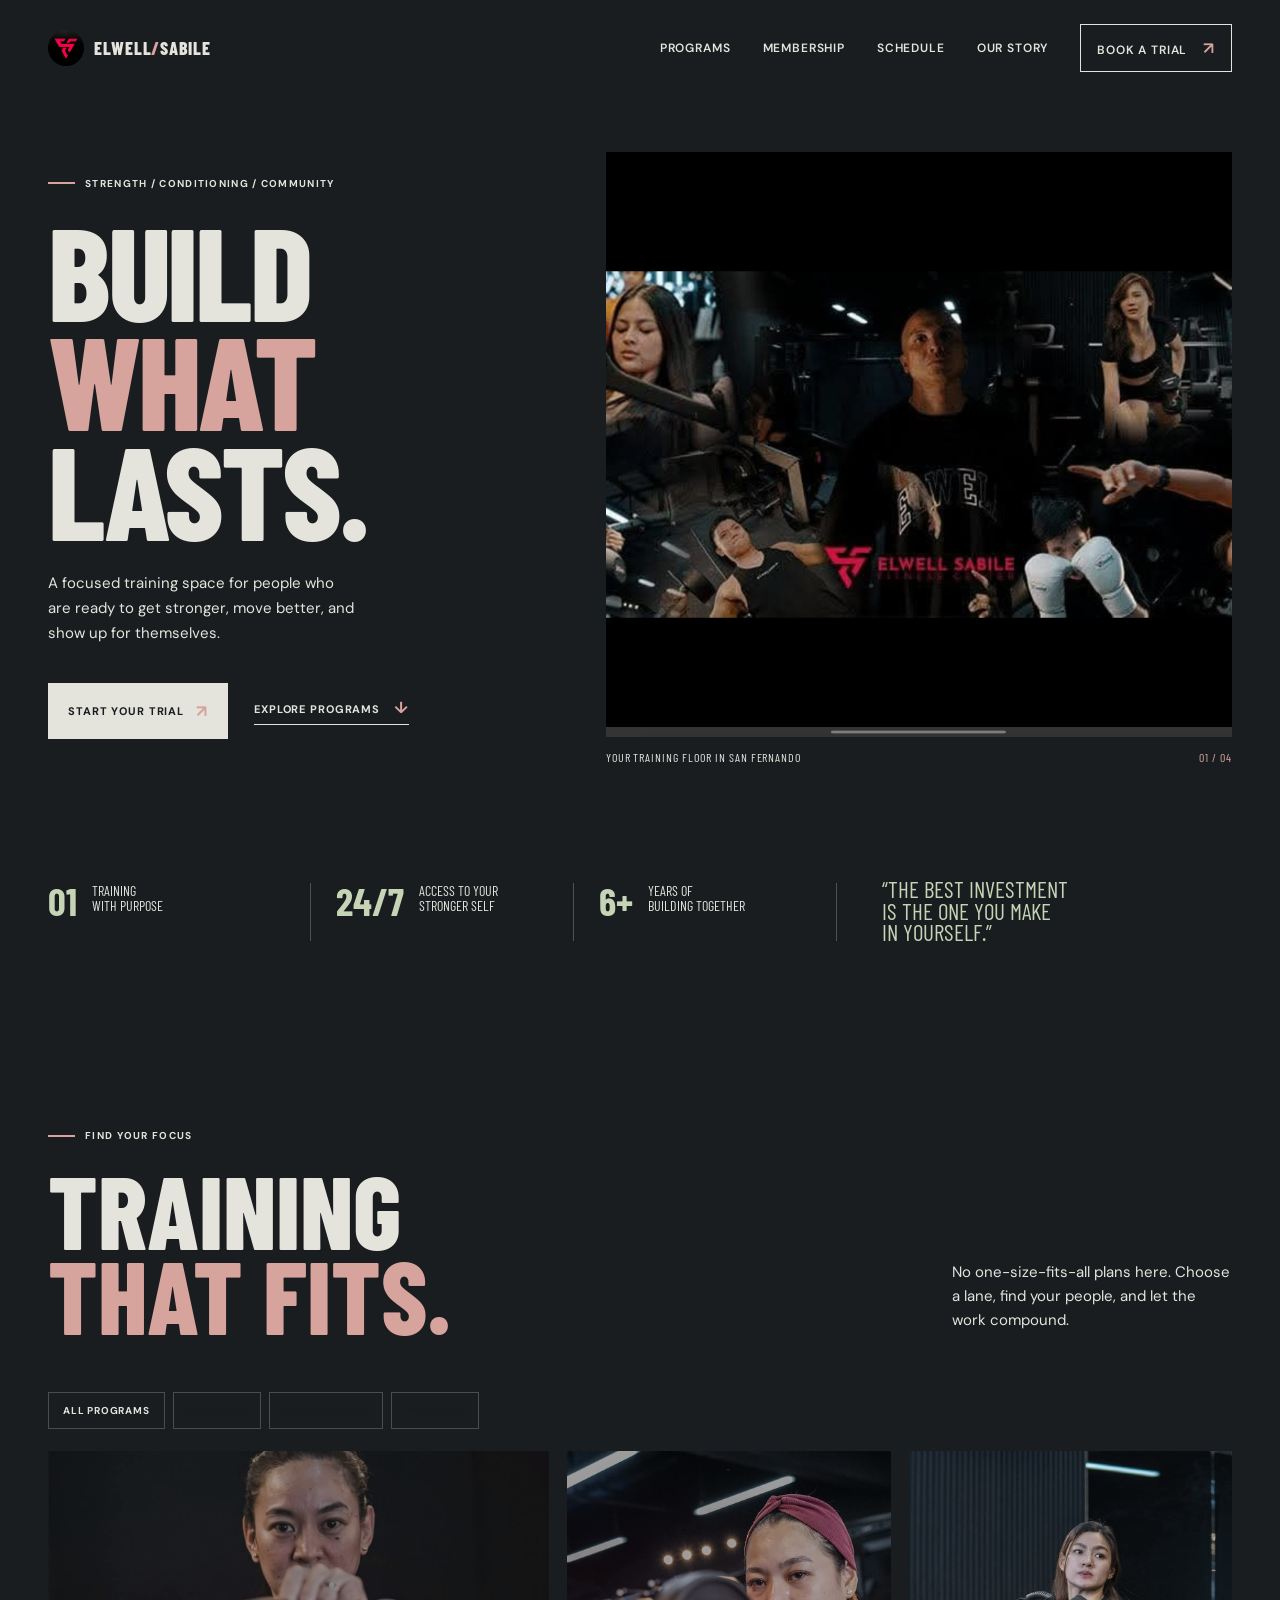
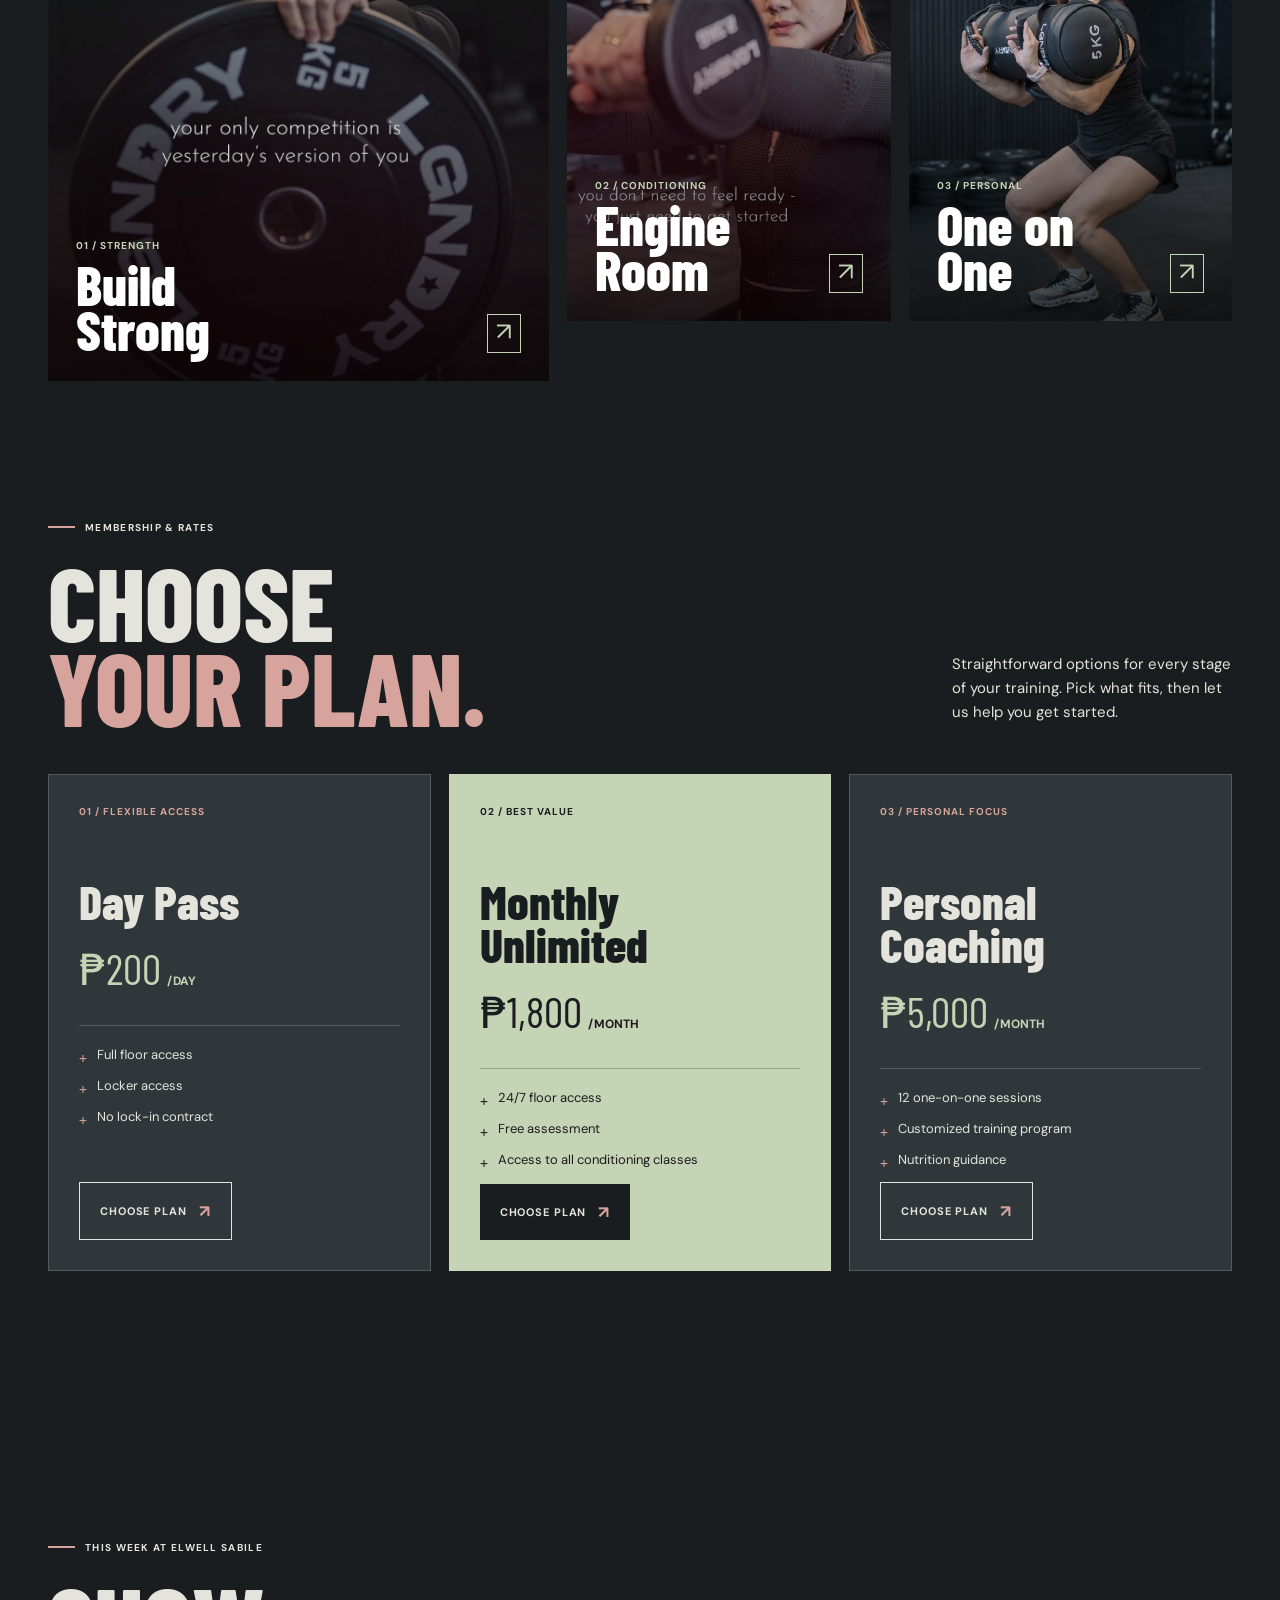
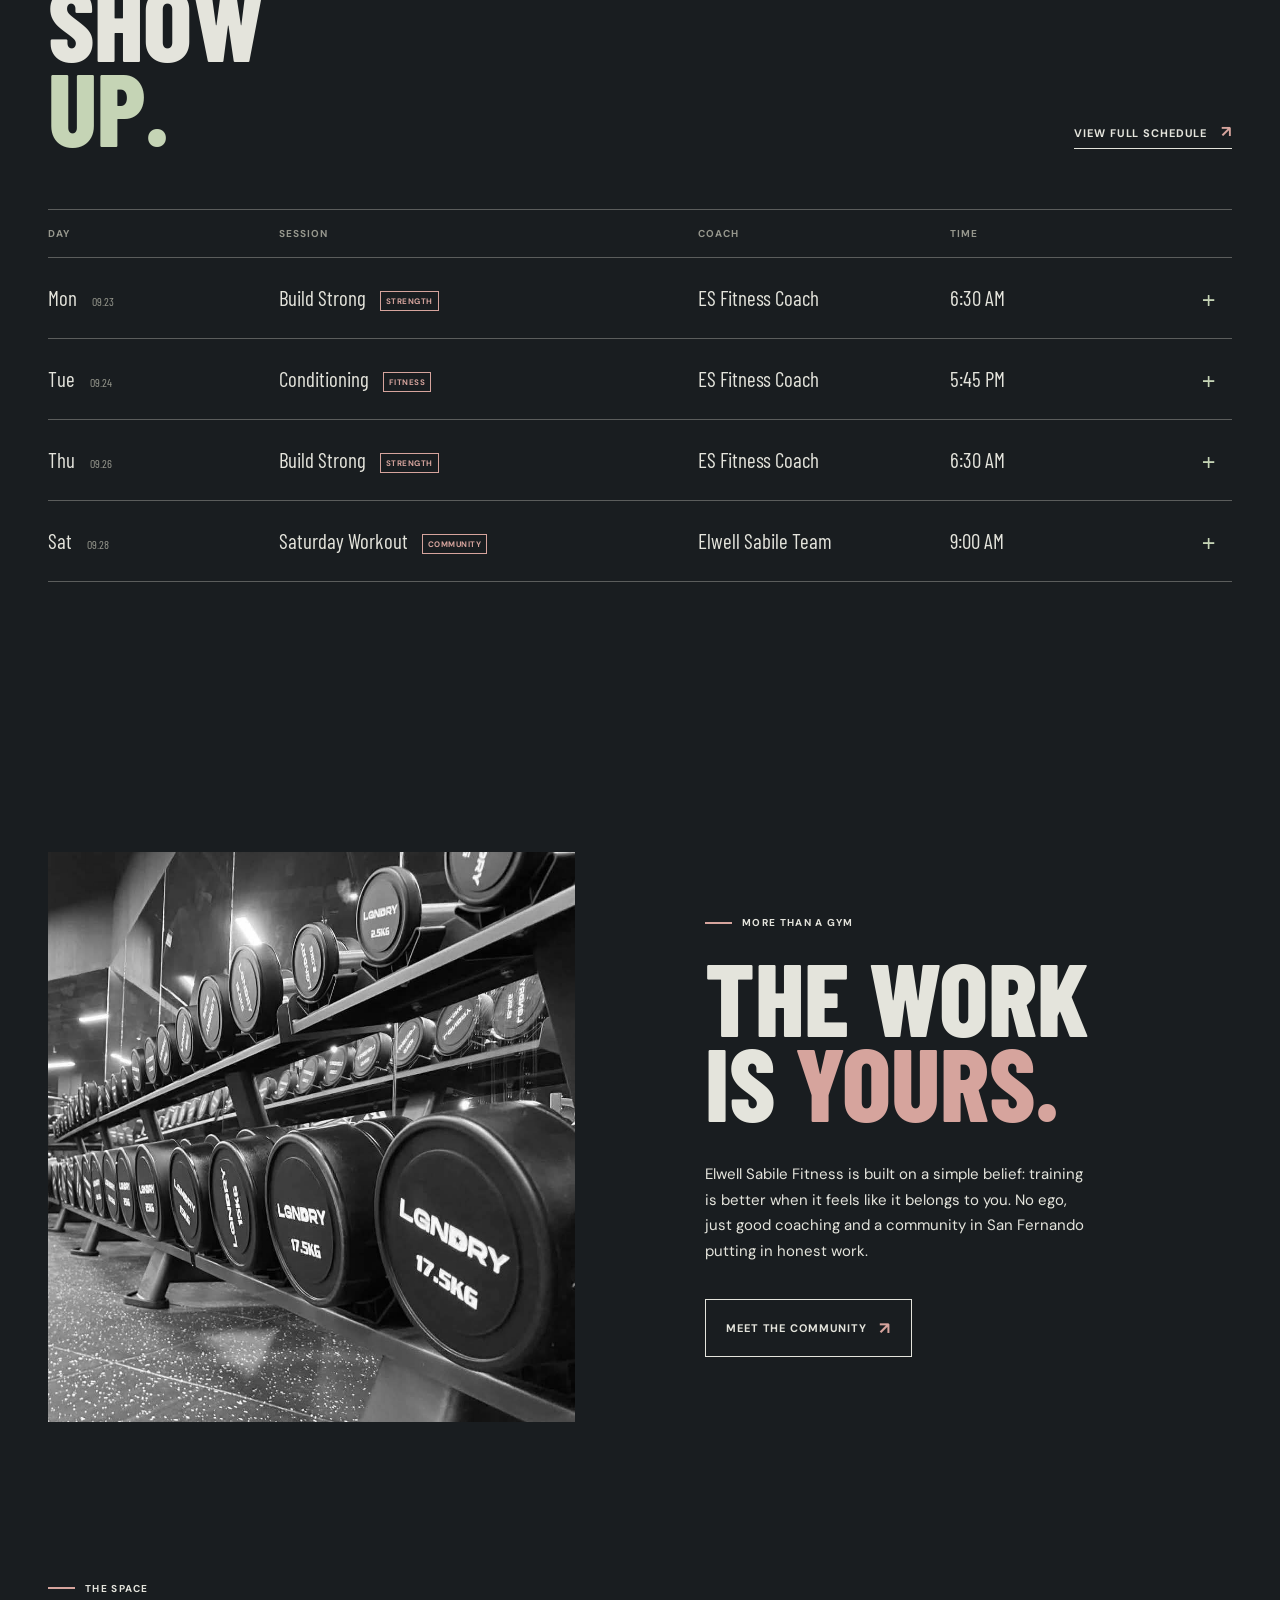
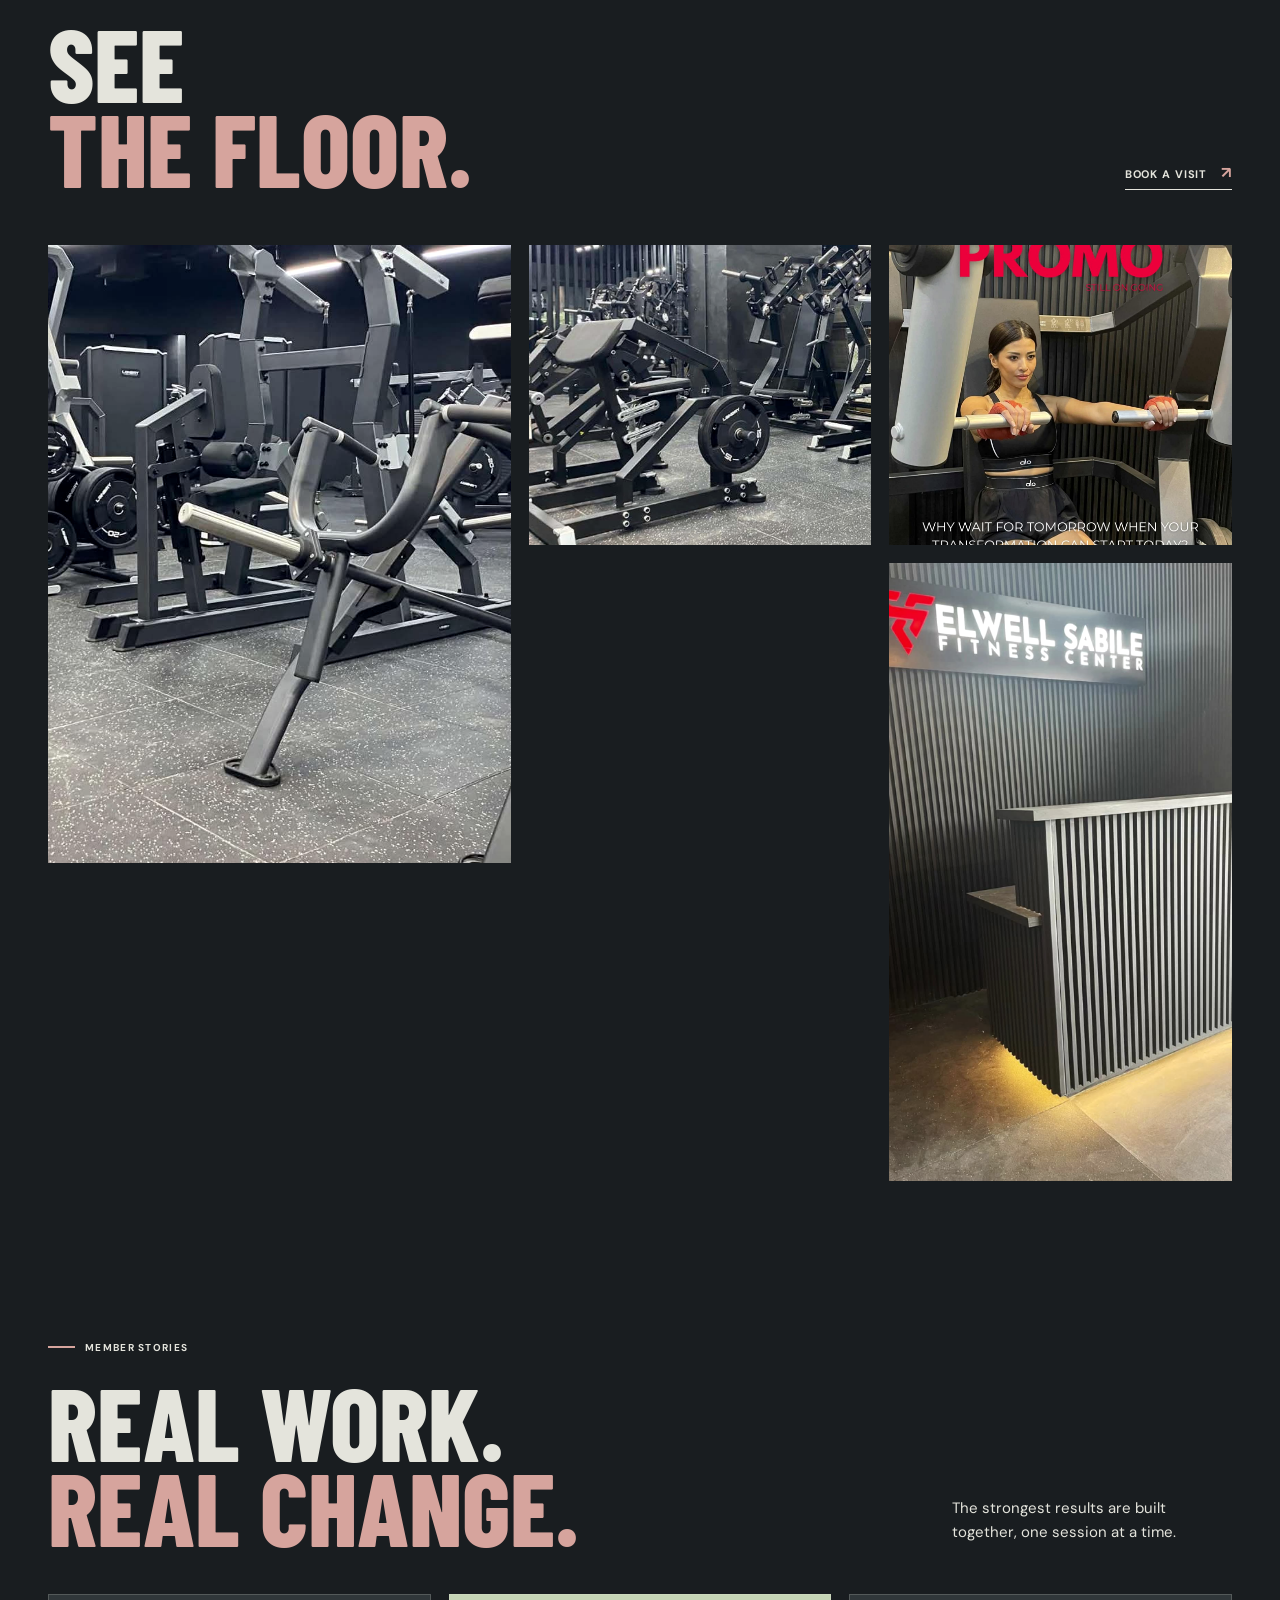
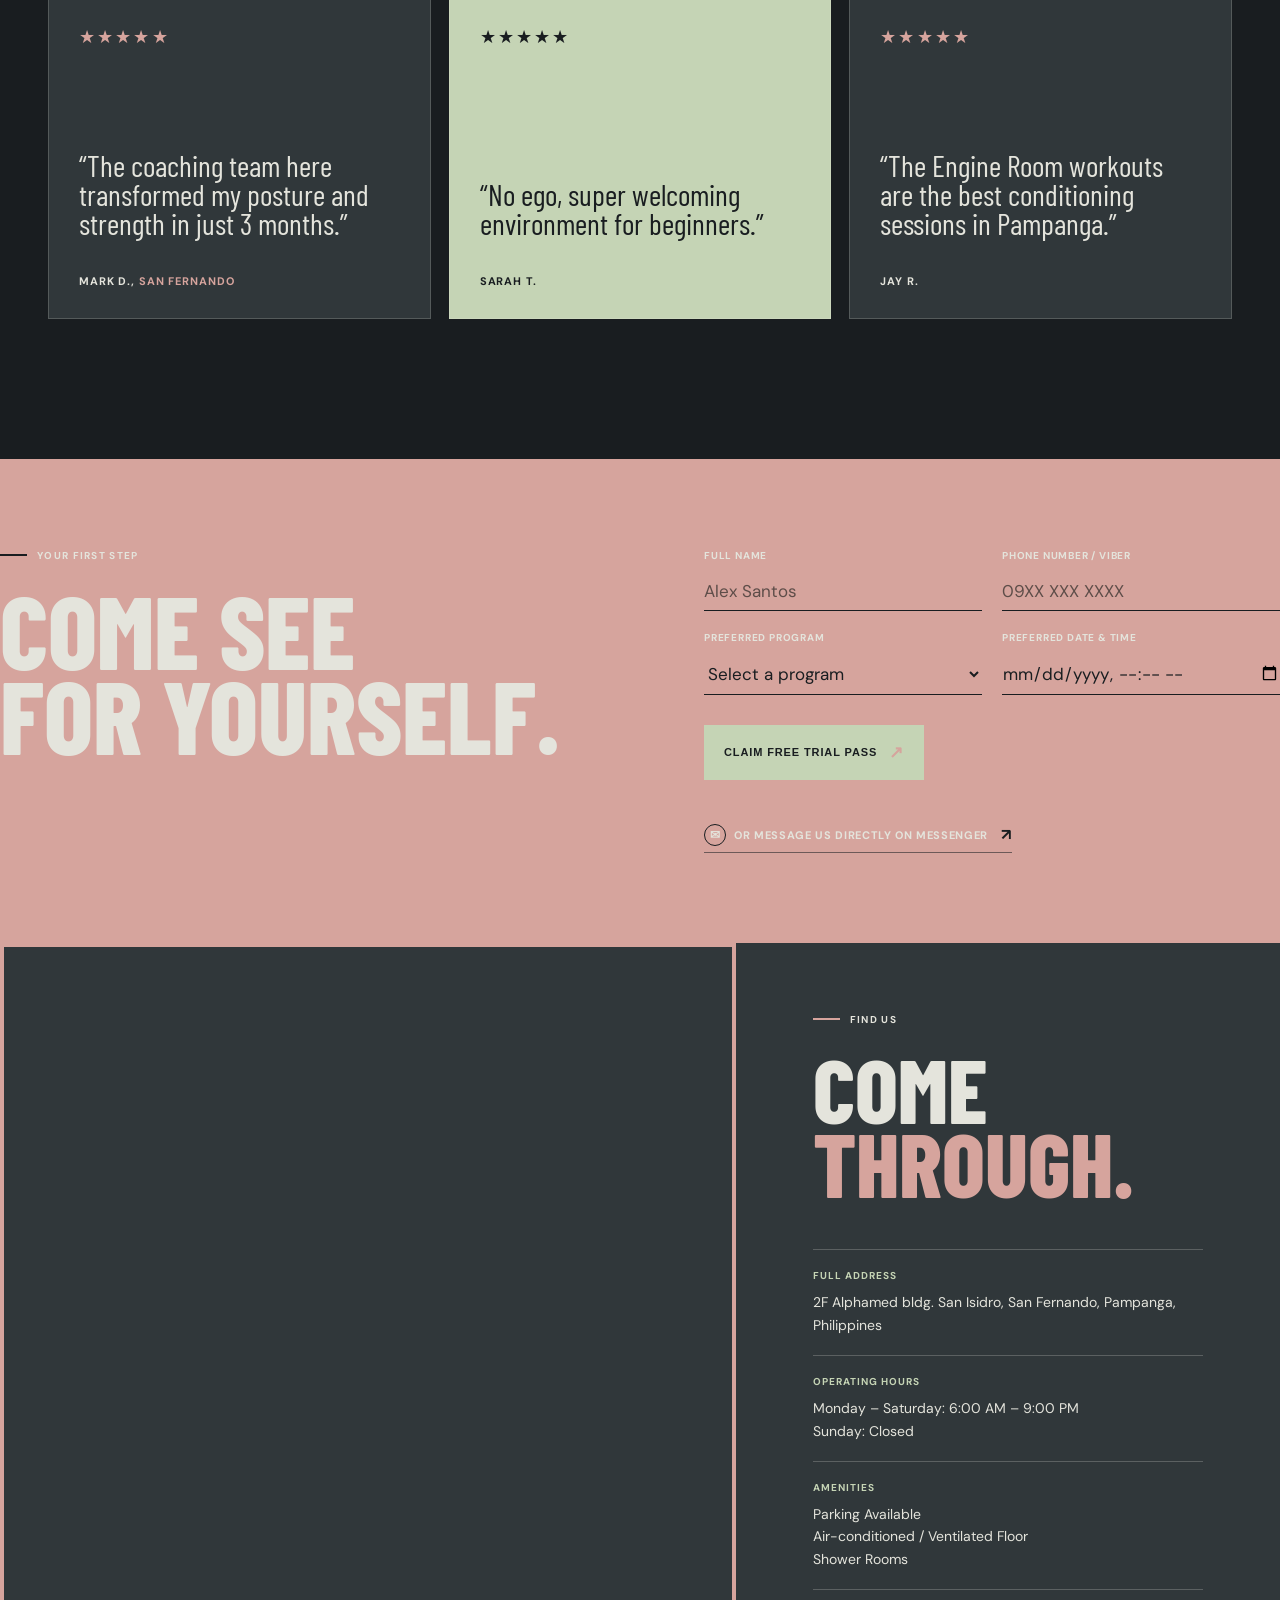
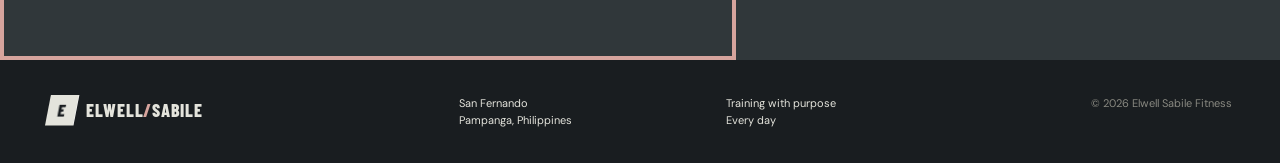
==== commit ff26138e: "Update location map iframe and styles for improved visibility" ====
--- a/index.html
+++ b/index.html
@@ -202,7 +202,7 @@
 
   <section class="location section-shell" id="location">
     <div class="location-map">
-      <iframe src="https://www.google.com/maps?q=2F+Alphamed+Bldg,+San+Isidro,+San+Fernando,+Pampanga,+Philippines&amp;output=embed" title="Map showing Elwell Sabile Fitness at 2F Alphamed Building, San Isidro, San Fernando, Pampanga" loading="lazy" allowfullscreen></iframe>
+      <iframe src="https://www.google.com/maps?q=2F+Alphamed+Bldg,+San+Isidro,+San+Fernando,+Pampanga,+Philippines&amp;output=embed&amp;z=17" title="Map showing Elwell Sabile Fitness at 2F Alphamed Building, San Isidro, San Fernando, Pampanga" loading="lazy" allowfullscreen></iframe>
     </div>
     <div class="location-details">
       <p class="eyebrow"><span class="eyebrow-line"></span> Find us</p>
--- a/styles.css
+++ b/styles.css
@@ -32,7 +32,6 @@
 .text-link span { color: var(--orange); font-size: 16px; margin-left: 10px; }
 .hero-visual { position: relative; }
 .hero-image-wrap { height: 585px; overflow: hidden; position: relative; }
-.hero-image-wrap::after { background: var(--lime); content: ''; height: 75px; position: absolute; right: 0; top: 0; width: 75px; }
 .hero-image-wrap img, .program-card img, .story-image img { height: 100%; object-fit: cover; width: 100%; }
 .hero-image-wrap img { filter: saturate(.82); }
 .image-caption { display: flex; font-family: var(--display); font-size: 12px; justify-content: space-between; letter-spacing: .08em; margin: 13px 0 0; text-transform: uppercase; }
@@ -128,7 +127,7 @@
 .messenger-icon { border: 1px solid var(--ink); border-radius: 50%; display: inline-flex; font-size: 12px; height: 22px; align-items: center; justify-content: center; width: 22px; }
 .location { align-items: stretch; background: var(--paper); display: grid; gap: 0; grid-template-columns: 1.15fr .85fr; padding: 0; width: 100%; }
 .location-map { min-height: 500px; }
-.location-map iframe { border: 0; display: block; filter: grayscale(.85) contrast(1.1); height: 100%; min-height: 500px; width: 100%; }
+.location-map iframe { border: 4px solid var(--orange); display: block; filter: none; height: 100%; min-height: 500px; width: 100%; }
 .location-details { padding: 70px clamp(30px, 6vw, 90px); }
 .location-details h2 { font-size: clamp(62px, 7vw, 100px); margin: 0 0 50px; }
 .location-list { border-top: 1px solid var(--line); }
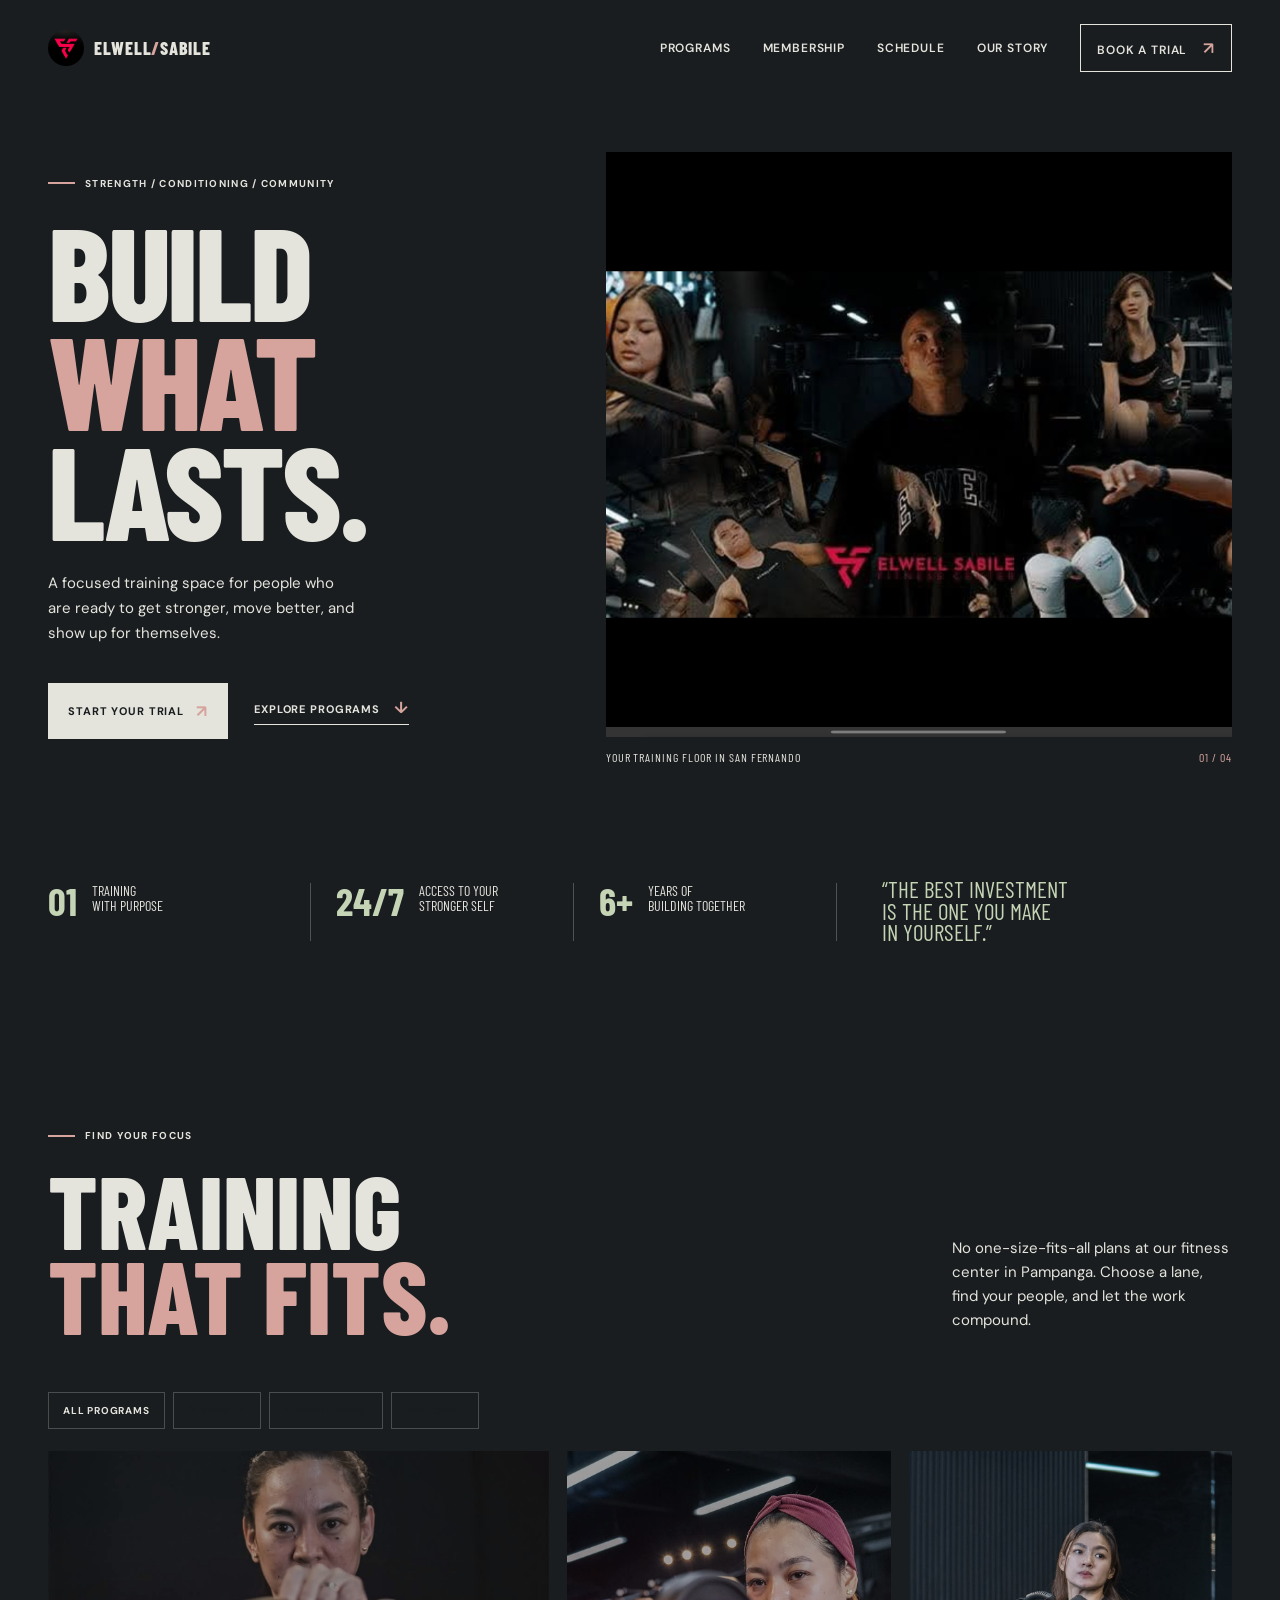
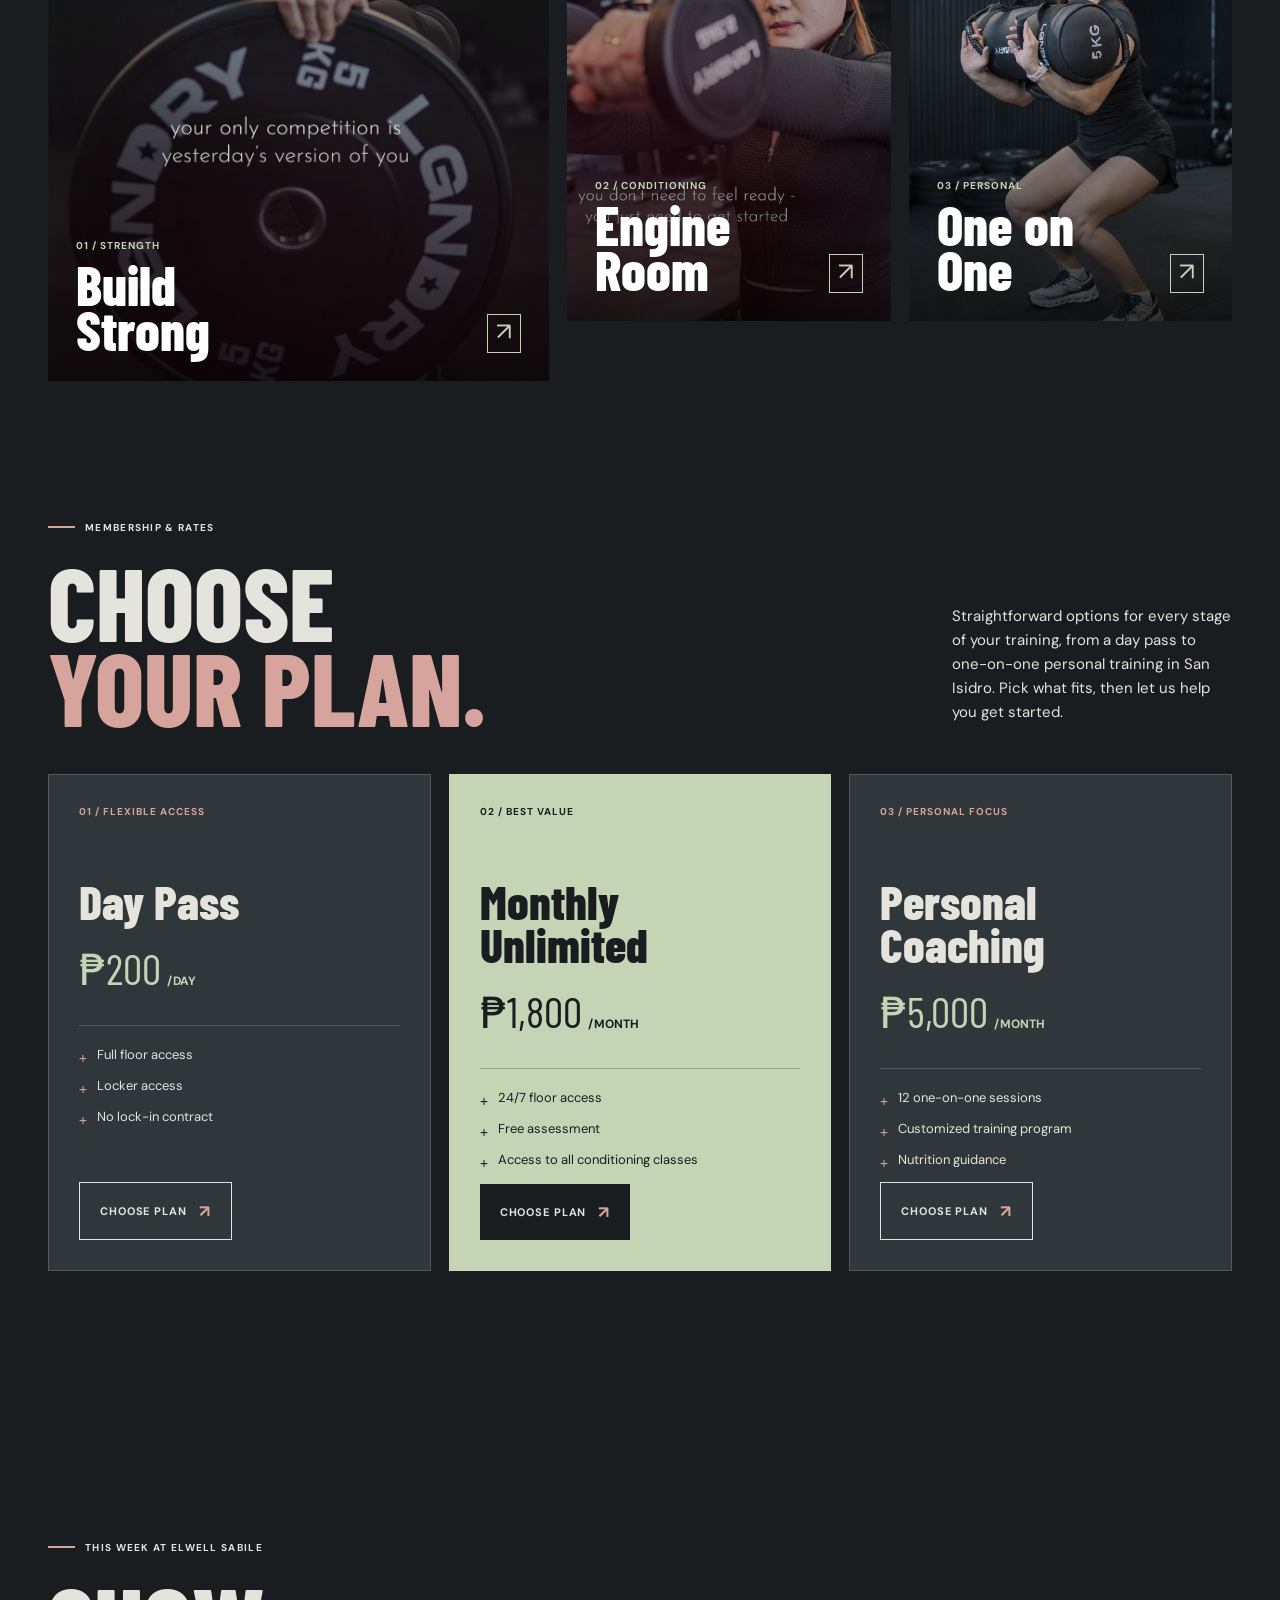
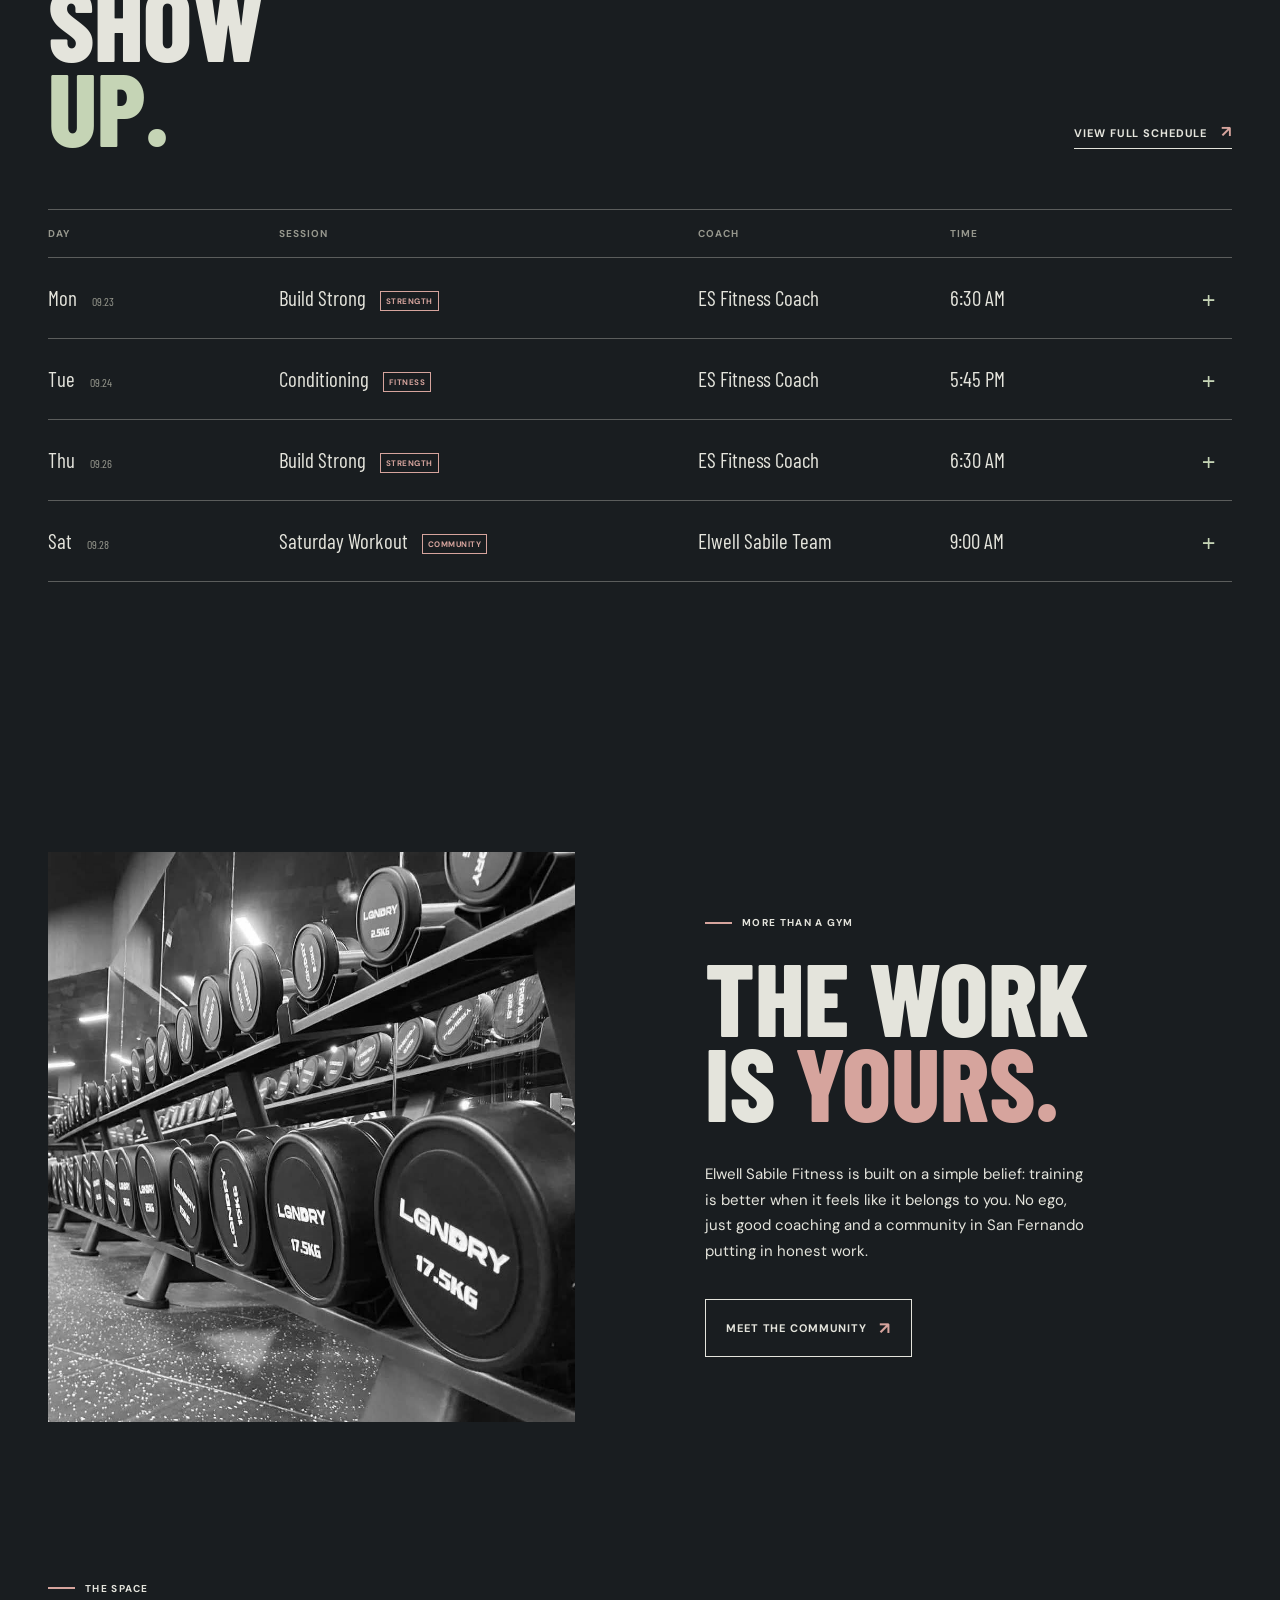
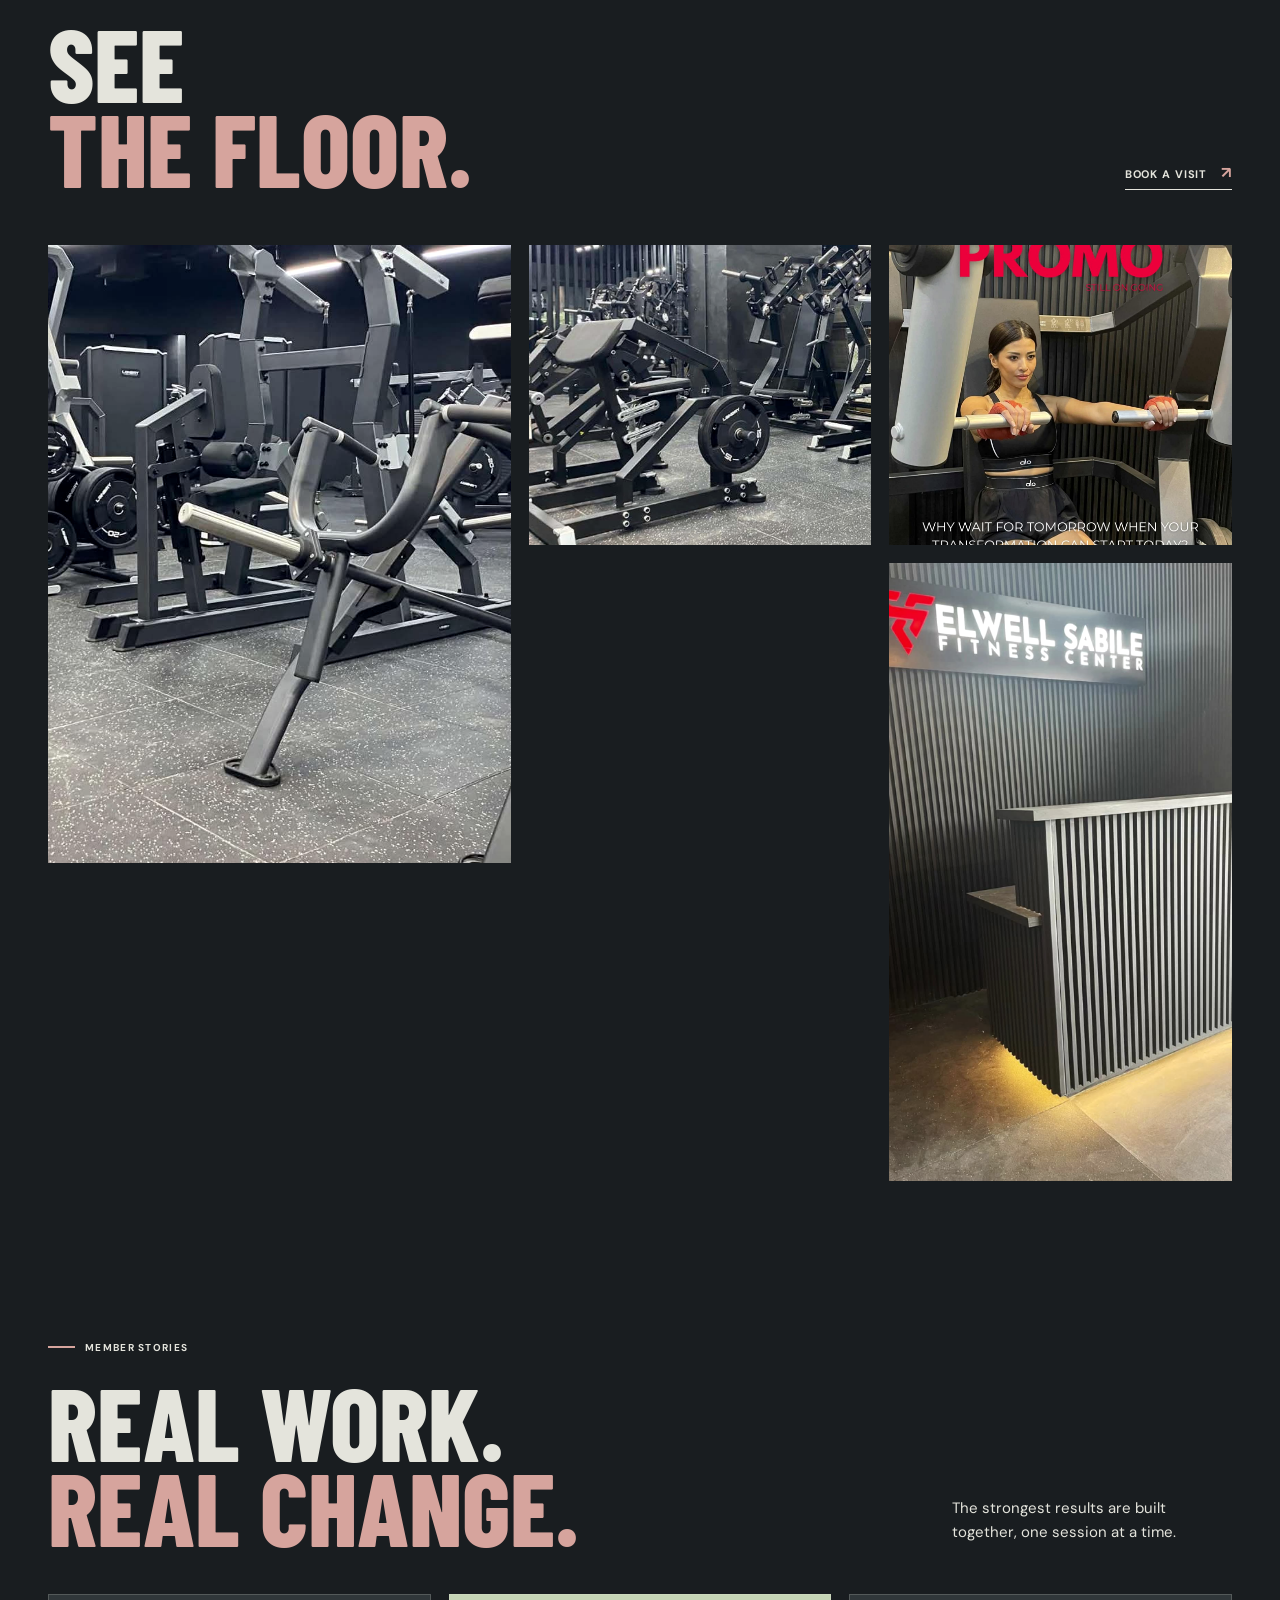
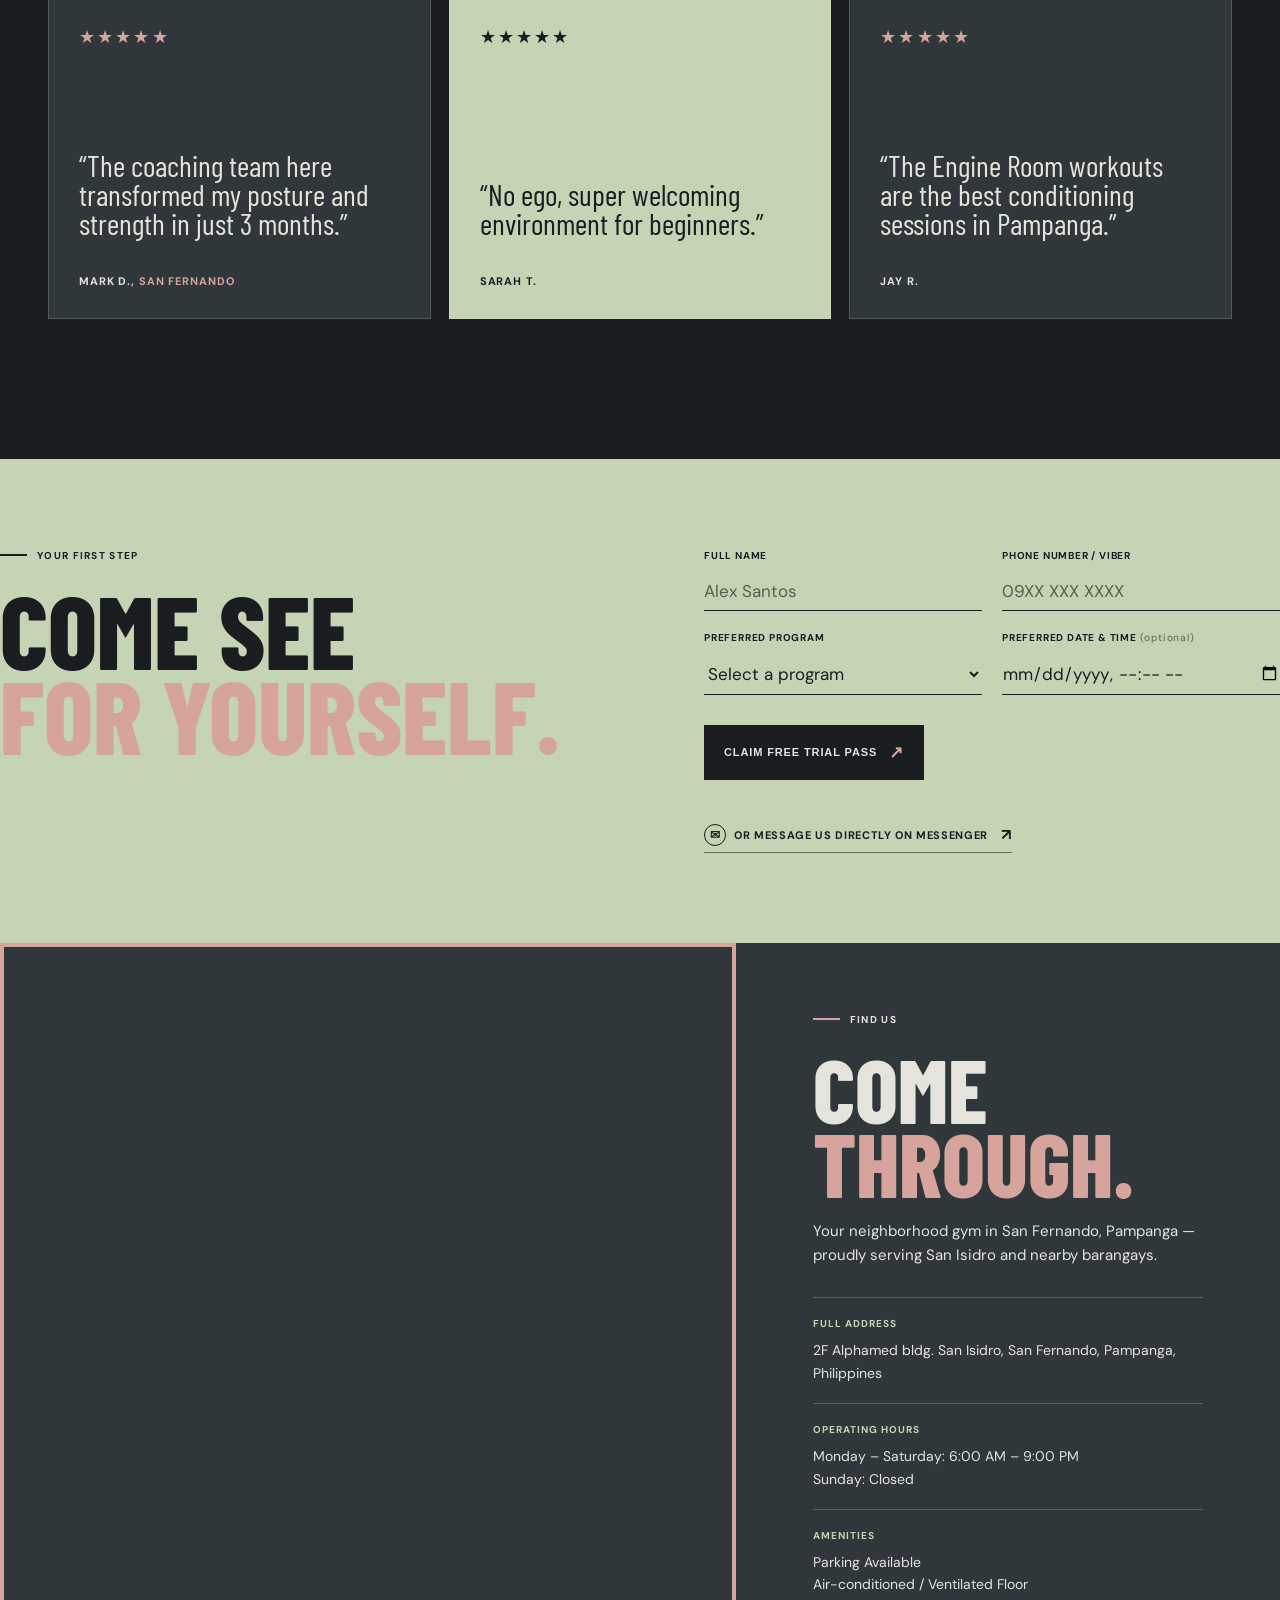
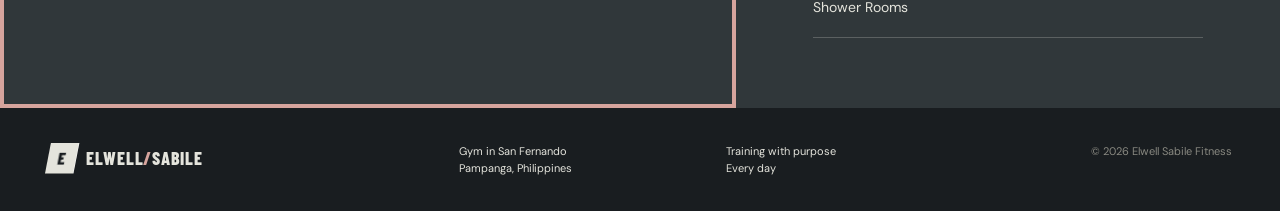
==== commit 415e676c: "Enhance lead generation and SEO features: integrate Web3Forms for trial form submissions, add Open G" ====
--- a/index.html
+++ b/index.html
@@ -3,12 +3,49 @@
 <head>
   <meta charset="UTF-8">
   <meta name="viewport" content="width=device-width, initial-scale=1.0">
-  <meta name="description" content="Elwell Sabile Fitness is a fitness gym in San Fernando, Pampanga for people who want to train with purpose.">
-  <title>Elwell Sabile Fitness | Train With Purpose</title>
+  <meta name="description" content="Elwell Sabile Fitness is a gym in San Fernando, Pampanga offering personal training in San Isidro, strength &amp; conditioning coaching, and a free 1-day trial pass.">
+  <title>Elwell Sabile Fitness | Gym in San Fernando, Pampanga</title>
+  <meta property="og:type" content="website">
+  <meta property="og:site_name" content="Elwell Sabile Fitness">
+  <meta property="og:title" content="Elwell Sabile Fitness | Gym in San Fernando, Pampanga">
+  <meta property="og:description" content="Boutique strength, conditioning, and personal training gym at 2F Alphamed Bldg., San Isidro, San Fernando, Pampanga. Claim your free 1-day trial pass.">
+  <meta property="og:image" content="images/hero-banner.jpg">
+  <meta property="og:locale" content="en_PH">
+  <meta name="twitter:card" content="summary_large_image">
+  <meta name="twitter:title" content="Elwell Sabile Fitness | Gym in San Fernando, Pampanga">
+  <meta name="twitter:description" content="Strength, conditioning, and personal training in San Isidro, San Fernando, Pampanga. Claim your free 1-day trial pass.">
+  <meta name="twitter:image" content="images/hero-banner.jpg">
   <link rel="preconnect" href="https://fonts.googleapis.com">
   <link rel="preconnect" href="https://fonts.gstatic.com" crossorigin>
   <link href="https://fonts.googleapis.com/css2?family=Barlow+Condensed:wght@500;600;700;800&family=DM+Sans:wght@400;500;600;700&display=swap" rel="stylesheet">
   <link rel="stylesheet" href="styles.css">
+  <!-- TODO (owner confirmation needed): add <link rel="canonical"> and og:url once the production domain is confirmed. -->
+  <script type="application/ld+json">
+  {
+    "@context": "https://schema.org",
+    "@type": "ExerciseGym",
+    "name": "Elwell Sabile Fitness",
+    "description": "Boutique strength, conditioning, and personal training gym in San Fernando, Pampanga.",
+    "image": "images/hero-banner.jpg",
+    "address": {
+      "@type": "PostalAddress",
+      "streetAddress": "2F Alphamed Bldg., San Isidro",
+      "addressLocality": "San Fernando",
+      "addressRegion": "Pampanga",
+      "addressCountry": "PH"
+    },
+    "openingHoursSpecification": [
+      {
+        "@type": "OpeningHoursSpecification",
+        "dayOfWeek": ["Monday", "Tuesday", "Wednesday", "Thursday", "Friday", "Saturday"],
+        "opens": "06:00",
+        "closes": "21:00"
+      }
+    ],
+    "priceRange": "\u20b1200 - \u20b15,000"
+  }
+  </script>
+  <!-- TODO (owner confirmation needed): "geo" coordinates and "telephone" were omitted from the schema above because no verified values exist in the project yet. Add them once confirmed. -->
 </head>
 <body>
   <header class="site-header">
@@ -59,13 +96,13 @@
     <section class="programs section-shell" id="programs">
       <div class="section-heading">
         <div><p class="eyebrow"><span class="eyebrow-line"></span> Find your focus</p><h2>TRAINING<br><em>THAT FITS.</em></h2></div>
-        <p class="section-intro">No one-size-fits-all plans here. Choose a lane, find your people, and let the work compound.</p>
+        <p class="section-intro">No one-size-fits-all plans at our fitness center in Pampanga. Choose a lane, find your people, and let the work compound.</p>
       </div>
       <div class="program-filter" role="tablist" aria-label="Filter programs">
-        <button class="filter-button active" type="button" data-filter="all">All programs</button>
-        <button class="filter-button" type="button" data-filter="strength">Strength</button>
-        <button class="filter-button" type="button" data-filter="conditioning">Conditioning</button>
-        <button class="filter-button" type="button" data-filter="personal">Personal</button>
+        <button class="filter-button active" type="button" role="tab" aria-selected="true" data-filter="all">All programs</button>
+        <button class="filter-button" type="button" role="tab" aria-selected="false" data-filter="strength">Strength</button>
+        <button class="filter-button" type="button" role="tab" aria-selected="false" data-filter="conditioning">Conditioning</button>
+        <button class="filter-button" type="button" role="tab" aria-selected="false" data-filter="personal">Personal</button>
       </div>
       <div class="program-grid">
         <article class="program-card program-large" data-category="strength">
@@ -86,7 +123,7 @@
     <section class="membership section-shell" id="membership">
       <div class="section-heading membership-heading">
         <div><p class="eyebrow"><span class="eyebrow-line"></span> Membership &amp; rates</p><h2>CHOOSE<br><em>YOUR PLAN.</em></h2></div>
-        <p class="section-intro">Straightforward options for every stage of your training. Pick what fits, then let us help you get started.</p>
+        <p class="section-intro">Straightforward options for every stage of your training, from a day pass to one-on-one personal training in San Isidro. Pick what fits, then let us help you get started.</p>
       </div>
       <div class="membership-grid">
         <article class="membership-card">
@@ -188,11 +225,15 @@
 
     <section class="trial section-shell" id="trial">
       <div><p class="eyebrow"><span class="eyebrow-line"></span> Your first step</p><h2>COME SEE<br><em>FOR YOURSELF.</em></h2></div>
-      <form class="trial-form" id="trial-form">
+      <form class="trial-form" id="trial-form" action="https://api.web3forms.com/submit" method="POST" data-web3forms="true">
+        <input type="hidden" name="access_key" value="YOUR_WEB3FORMS_ACCESS_KEY">
+        <input type="hidden" name="subject" value="New Free Trial Pass Request - Elwell Sabile Fitness">
+        <input type="hidden" name="from_name" value="Elwell Sabile Fitness Website">
+        <input type="checkbox" name="botcheck" class="visually-hidden" tabindex="-1" autocomplete="off">
         <label>Full Name<input type="text" name="name" placeholder="Alex Santos" autocomplete="name" required></label>
         <label>Phone Number / Viber<input type="tel" name="phone" placeholder="09XX XXX XXXX" autocomplete="tel" required></label>
         <label>Preferred Program<select name="program" required><option value="" disabled selected>Select a program</option><option>Build Strong</option><option>Engine Room</option><option>One on One</option></select></label>
-        <label>Preferred Date &amp; Time<input type="datetime-local" name="preferred-time" required></label>
+        <label>Preferred Date &amp; Time <span class="label-optional">(optional)</span><input type="datetime-local" name="preferred-time"></label>
         <button class="button button-light" type="submit">Claim Free Trial Pass <span>↗</span></button>
         <p class="form-message" role="status" aria-live="polite"></p>
         <a class="messenger-link" href="https://www.facebook.com/share/1PPrF4Tvsj/" target="_blank" rel="noopener noreferrer"><span class="messenger-icon" aria-hidden="true">✉</span> Or message us directly on Messenger <span>↗</span></a>
@@ -207,6 +248,7 @@
     <div class="location-details">
       <p class="eyebrow"><span class="eyebrow-line"></span> Find us</p>
       <h2>COME<br><em>THROUGH.</em></h2>
+      <p class="location-tagline">Your neighborhood gym in San Fernando, Pampanga &mdash; proudly serving San Isidro and nearby barangays.</p>
       <div class="location-list">
         <div><strong>Full address</strong><p>2F Alphamed bldg. San Isidro, San Fernando, Pampanga, Philippines</p></div>
         <div><strong>Operating hours</strong><p>Monday – Saturday: 6:00 AM – 9:00 PM<br>Sunday: Closed</p></div>
@@ -215,7 +257,14 @@
     </div>
   </section>
 
-  <footer class="site-footer section-shell"><a class="logo" href="#top"><span class="logo-mark">E</span><span>ELWELL<span class="logo-accent">/</span>SABILE</span></a><p>San Fernando<br>Pampanga, Philippines</p><p>Training with purpose<br>Every day</p><p class="footer-end">© 2026 Elwell Sabile Fitness</p></footer>
+  <footer class="site-footer section-shell"><a class="logo" href="#top"><span class="logo-mark">E</span><span>ELWELL<span class="logo-accent">/</span>SABILE</span></a><p>Gym in San Fernando<br>Pampanga, Philippines</p><p>Training with purpose<br>Every day</p><p class="footer-end">© 2026 Elwell Sabile Fitness</p></footer>
+
+  <!-- Mobile sticky CTA bar (below 768px). Call/Viber button requires the owner's confirmed phone number before it can be added. -->
+  <div class="mobile-cta-bar" role="region" aria-label="Quick contact actions">
+    <a class="mobile-cta-btn mobile-cta-secondary" href="https://www.facebook.com/share/1PPrF4Tvsj/" target="_blank" rel="noopener noreferrer">✉ Message Us</a>
+    <a class="mobile-cta-btn mobile-cta-primary" href="#trial">Claim Free Pass</a>
+  </div>
+
   <script src="script.js"></script>
 </body>
 </html>
--- a/styles.css
+++ b/styles.css
@@ -1,4 +1,5 @@
 * { box-sizing: border-box; }
+.visually-hidden { border: 0; clip: rect(0 0 0 0); height: 1px; margin: -1px; overflow: hidden; padding: 0; position: absolute; width: 1px; }
 :root { --ink: #191d20; --cream: #e4e4dc; --paper: #30373a; --lime: #c5d4b5; --orange: #d6a49d; --blue: #aebfd0; --line: rgba(228, 228, 220, .24); --display: 'Barlow Condensed', sans-serif; --body: 'DM Sans', sans-serif; }
 html { scroll-behavior: smooth; }
 body { margin: 0; background: var(--ink); color: var(--cream); font-family: var(--body); font-size: 15px; }
@@ -111,14 +112,14 @@
 .story-author { font-size: 11px; font-weight: 700; letter-spacing: .08em; margin: 0; text-transform: uppercase; }
 .story-author span { color: var(--orange); }
 .story-card-featured .story-author span { color: var(--ink); }
-.trial { background: var(--orange); display: grid; gap: 10%; grid-template-columns: 1fr 1fr; padding-bottom: 90px; padding-top: 90px; width: 100%; }
+.trial { background: var(--lime); color: var(--ink); display: grid; gap: 10%; grid-template-columns: 1fr 1fr; padding-bottom: 90px; padding-top: 90px; width: 100%; }
 .trial .eyebrow-line { background: var(--ink); }
-.trial h2 em { color: var(--cream); }
+.trial h2 em { color: var(--orange); }
+.trial .button-light { background: var(--ink); color: var(--cream); }
 .trial-form { display: grid; gap: 20px; grid-template-columns: 1fr 1fr; align-content: end; }
 .trial-form label { font-size: 10px; font-weight: 700; letter-spacing: .08em; text-transform: uppercase; }
 .trial-form button, .form-message, .messenger-link { grid-column: 1 / -1; }
-.trial-form input, .trial-form select { background: transparent; border: 0; border-bottom: 1px solid var(--ink); border-radius: 0; color: var(--ink); display: block; font-family: var(--body); font-size: 17px; margin-top: 10px; outline: none; padding: 8px 0; width: 100%; }
-.trial-form select { cursor: pointer; }
+.trial-form input, .trial-form select { background: transparent; border: 0; border-bottom: 1px solid var(--ink); border-radius: 0; color: var(--ink); display: block; font-family: var(--body); font-size: 17px; margin-top: 10px; outline: none; padding: 8px 0; width: 100%; }  .label-optional { color: rgba(29,30,27,.55); font-weight: 500; text-transform: none; }.trial-form select { cursor: pointer; }
 .trial-form input::placeholder { color: rgba(29,30,27,.65); }
 .trial-form button { justify-self: start; margin-top: 10px; }
 .form-message { font-size: 12px; font-weight: 700; margin: -5px 0 0; }
@@ -129,15 +130,15 @@
 .location-map { min-height: 500px; }
 .location-map iframe { border: 4px solid var(--orange); display: block; filter: none; height: 100%; min-height: 500px; width: 100%; }
 .location-details { padding: 70px clamp(30px, 6vw, 90px); }
-.location-details h2 { font-size: clamp(62px, 7vw, 100px); margin: 0 0 50px; }
+  .location-details h2 { font-size: clamp(62px, 7vw, 100px); margin: 0 0 20px; }
+  .location-tagline { font-size: 15px; line-height: 1.6; margin: 0 0 30px; max-width: 420px; }
 .location-list { border-top: 1px solid var(--line); }
 .location-list > div { border-bottom: 1px solid var(--line); padding: 19px 0; }
 .location-list strong { color: var(--lime); display: block; font-size: 10px; letter-spacing: .1em; margin-bottom: 9px; text-transform: uppercase; }
 .location-list p { font-size: 14px; line-height: 1.6; margin: 0; }
 .site-footer { align-items: start; display: grid; gap: 30px; grid-template-columns: 1.6fr 1fr 1fr 1fr; padding-bottom: 35px; padding-top: 35px; }
 .site-footer p { font-size: 11px; line-height: 1.5; margin: 0; }
-.footer-end { color: #898981; text-align: right; }
-@media (max-width: 900px) {
+.footer-end { color: #898981; text-align: right; }  .mobile-cta-bar { display: none; }@media (max-width: 900px) {
 	.membership-grid { grid-template-columns: 1fr; }
 	.membership-card { min-height: auto; }
 	.membership-number { margin-bottom: 35px; }
@@ -150,4 +151,4 @@
 	.stories-grid { grid-template-columns: 1fr; }
 	.story-card { min-height: 280px; }
 }
-@media (max-width: 760px) { .section-shell { width: min(100% - 40px, 600px); } .site-header { padding: 19px 20px; } .menu-toggle { display: block; position: relative; z-index: 3; } .site-nav { align-items: flex-start; background: var(--ink); color: var(--cream); flex-direction: column; gap: 27px; inset: 0 0 auto; padding: 90px 30px 30px; position: absolute; transform: translateY(-110%); transition: transform .3s ease; z-index: 2; } .site-nav.open { transform: translateY(0); } .site-nav a { font-size: 18px; } .nav-cta { border-color: var(--lime); color: var(--lime); } .hero { display: flex; flex-direction: column; gap: 55px; padding-top: 65px; } h1 { font-size: 91px; } .hero-visual, .hero-image-wrap { width: 100%; } .hero-image-wrap { height: 390px; } .proof-grid { gap: 22px; grid-template-columns: 1fr 1fr; padding: 32px 0; } .proof-grid > div { border: 0; padding: 0; } .proof-grid > p { grid-column: 1 / -1; padding: 17px 0 0; } .programs, .schedule { padding-bottom: 80px; padding-top: 80px; } .section-heading { align-items: flex-start; flex-direction: column; gap: 30px; margin-bottom: 35px; } .section-heading h2, .story h2, .trial h2 { font-size: 72px; } .program-filter { flex-wrap: wrap; } .program-grid { grid-template-columns: 1fr; } .program-card, .program-card.program-large { height: 410px; } .schedule { padding-left: 20px; padding-right: 20px; } .schedule-row { font-size: 17px; grid-template-columns: 1fr 1.6fr 30px; padding: 18px 0; } .schedule-row > :nth-child(3), .schedule-row > :nth-child(4) { display: none; } .schedule-labels > :nth-child(2) { grid-column: 2; } .schedule-labels > :last-child { display: block; } .story { display: flex; flex-direction: column; gap: 48px; padding-bottom: 80px; padding-top: 80px; } .story-image { height: 380px; width: 100%; } .trial { display: block; padding-bottom: 65px; padding-top: 65px; } .trial-form { margin-top: 50px; } .site-footer { gap: 24px; grid-template-columns: 1fr 1fr; padding-bottom: 25px; padding-top: 25px; } .site-footer .logo { grid-column: 1 / -1; } .footer-end { text-align: left; } }
+@media (max-width: 760px) { .section-shell { width: min(100% - 40px, 600px); } .site-header { padding: 19px 20px; } .menu-toggle { display: block; position: relative; z-index: 3; } .site-nav { align-items: flex-start; background: var(--ink); color: var(--cream); flex-direction: column; gap: 27px; inset: 0 0 auto; padding: 90px 30px 30px; position: absolute; transform: translateY(-110%); transition: transform .3s ease; z-index: 2; } .site-nav.open { transform: translateY(0); } .site-nav a { font-size: 18px; } .nav-cta { border-color: var(--lime); color: var(--lime); } .hero { display: flex; flex-direction: column; gap: 55px; padding-top: 65px; } h1 { font-size: 91px; } .hero-visual, .hero-image-wrap { width: 100%; } .hero-image-wrap { height: 390px; } .proof-grid { gap: 22px; grid-template-columns: 1fr 1fr; padding: 32px 0; } .proof-grid > div { border: 0; padding: 0; } .proof-grid > p { grid-column: 1 / -1; padding: 17px 0 0; } .programs, .schedule { padding-bottom: 80px; padding-top: 80px; } .section-heading { align-items: flex-start; flex-direction: column; gap: 30px; margin-bottom: 35px; } .section-heading h2, .story h2, .trial h2 { font-size: 72px; } .program-filter { flex-wrap: wrap; } .program-grid { grid-template-columns: 1fr; } .program-card, .program-card.program-large { height: 410px; } .schedule { padding-left: 20px; padding-right: 20px; } .schedule-row { font-size: 17px; grid-template-columns: 1fr 1.6fr 30px; padding: 18px 0; } .schedule-row > :nth-child(3), .schedule-row > :nth-child(4) { display: none; } .schedule-labels > :nth-child(2) { grid-column: 2; } .schedule-labels > :last-child { display: block; } .story { display: flex; flex-direction: column; gap: 48px; padding-bottom: 80px; padding-top: 80px; } .story-image { height: 380px; width: 100%; } .trial { display: block; padding-bottom: 65px; padding-top: 65px; } .trial-form { margin-top: 50px; } .site-footer { gap: 24px; grid-template-columns: 1fr 1fr; padding-bottom: 25px; padding-top: 25px; } .site-footer .logo { grid-column: 1 / -1; } .footer-end { text-align: left; } body { padding-bottom: calc(72px + env(safe-area-inset-bottom)); } .mobile-cta-bar { background: var(--ink); border-top: 1px solid var(--line); bottom: 0; display: flex; gap: 10px; left: 0; padding: 10px 14px calc(10px + env(safe-area-inset-bottom)); position: fixed; right: 0; z-index: 10; } .mobile-cta-btn { align-items: center; display: flex; flex: 1; font-family: var(--body); font-size: 12px; font-weight: 700; justify-content: center; letter-spacing: .04em; min-height: 48px; text-align: center; text-transform: uppercase; } .mobile-cta-secondary { border: 1px solid var(--cream); color: var(--cream); } .mobile-cta-primary { background: var(--lime); color: var(--ink); } }
